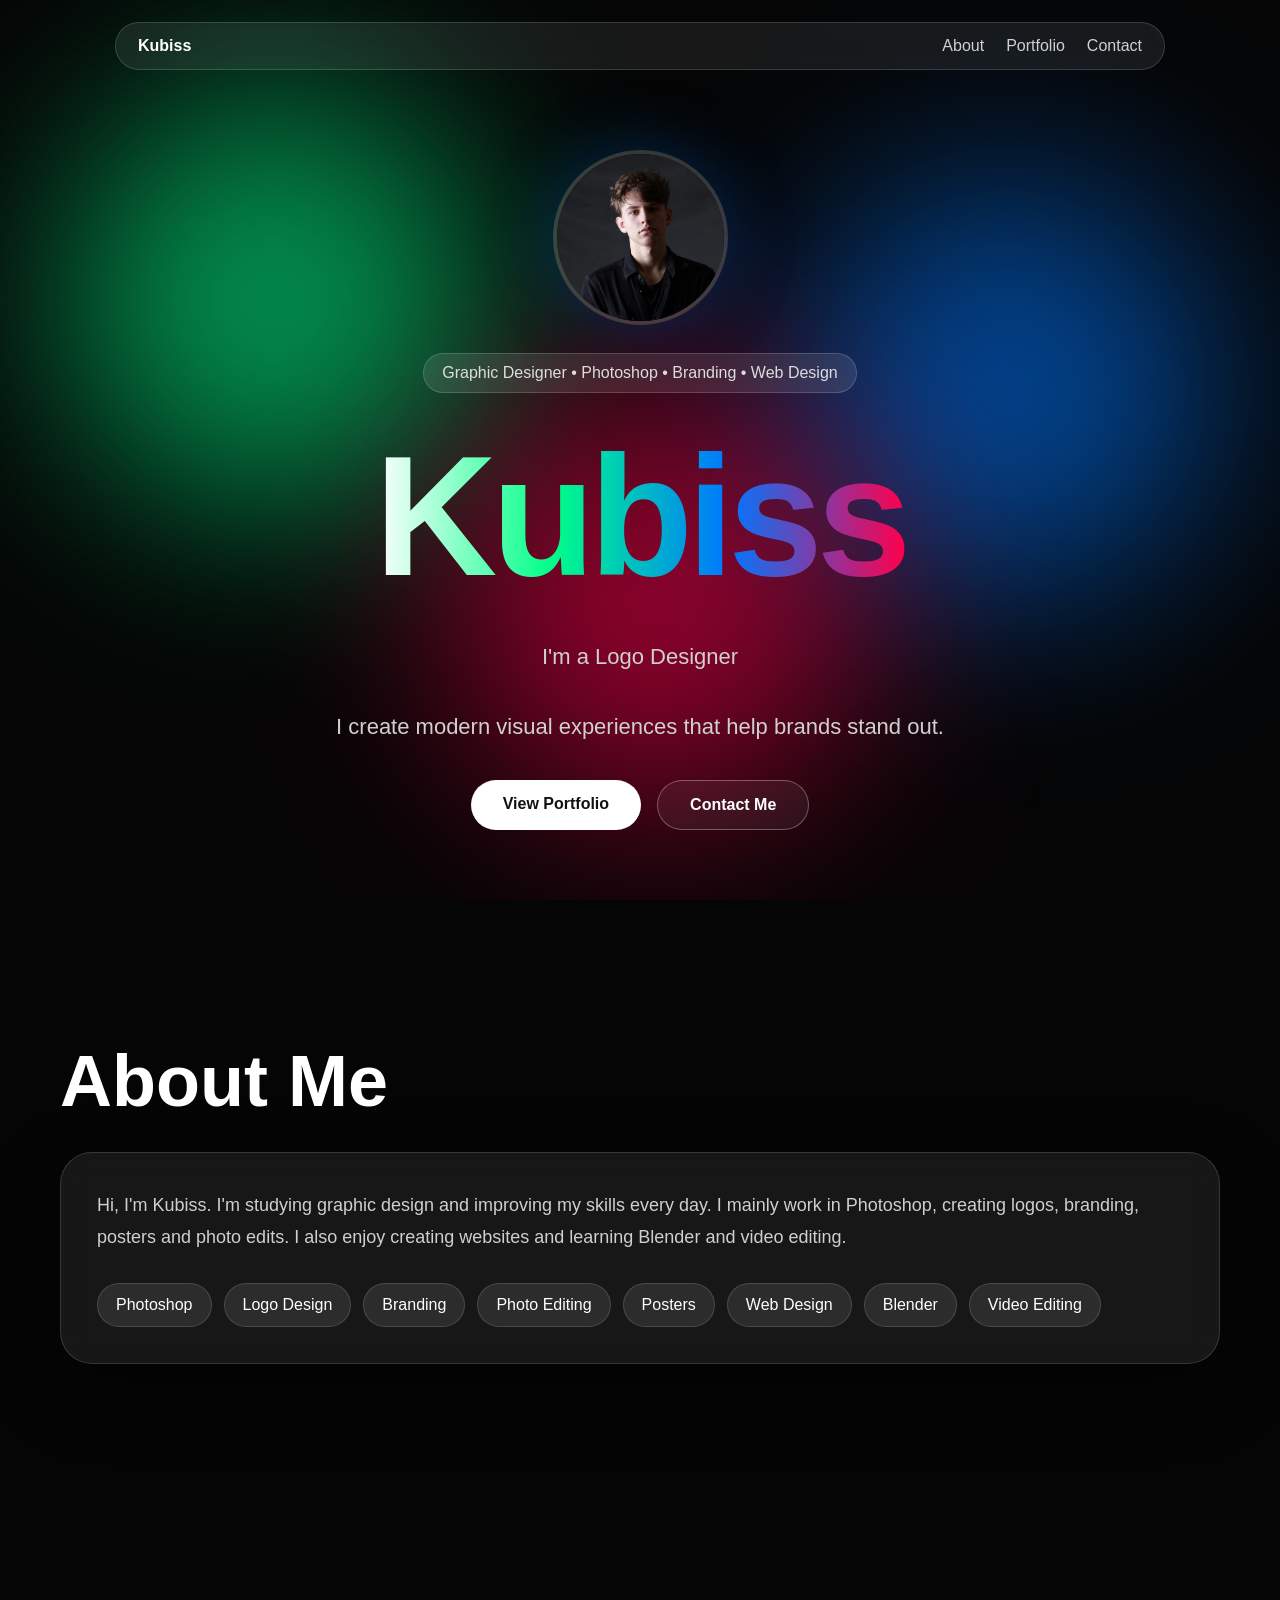
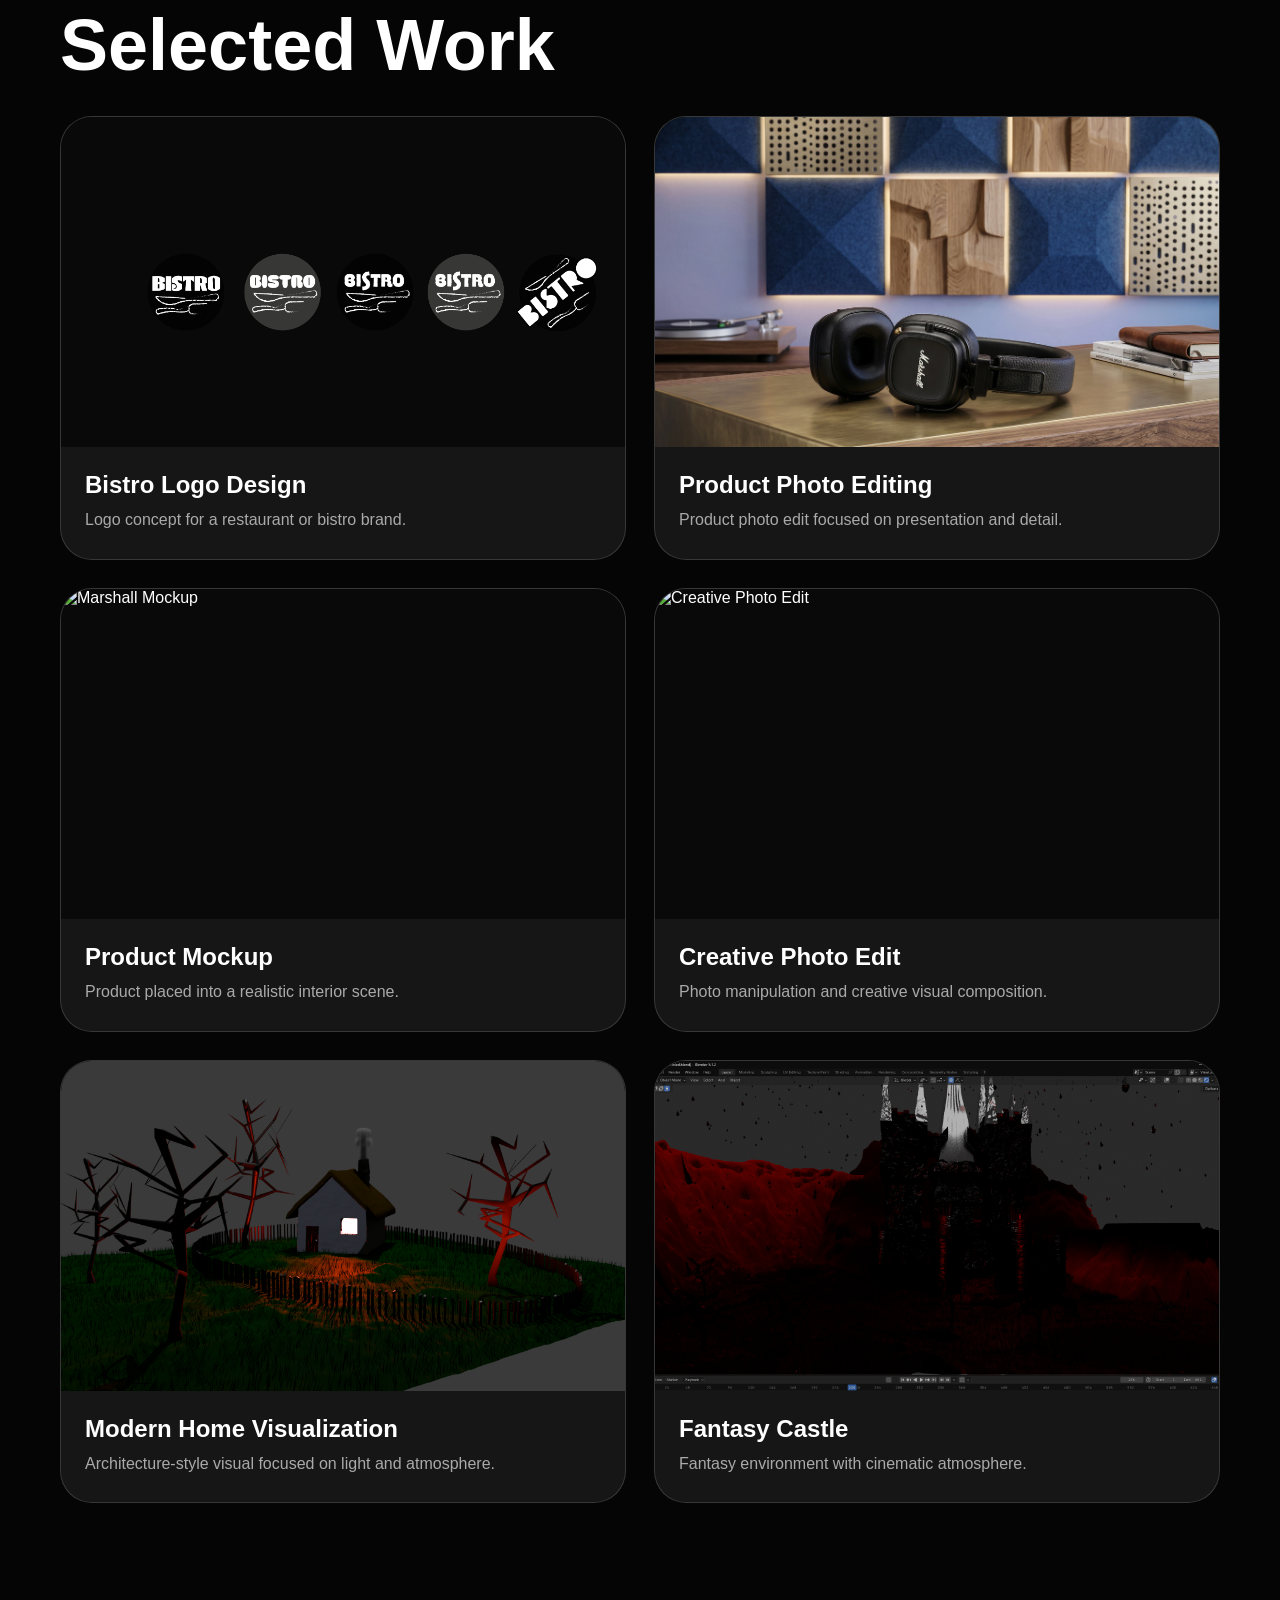
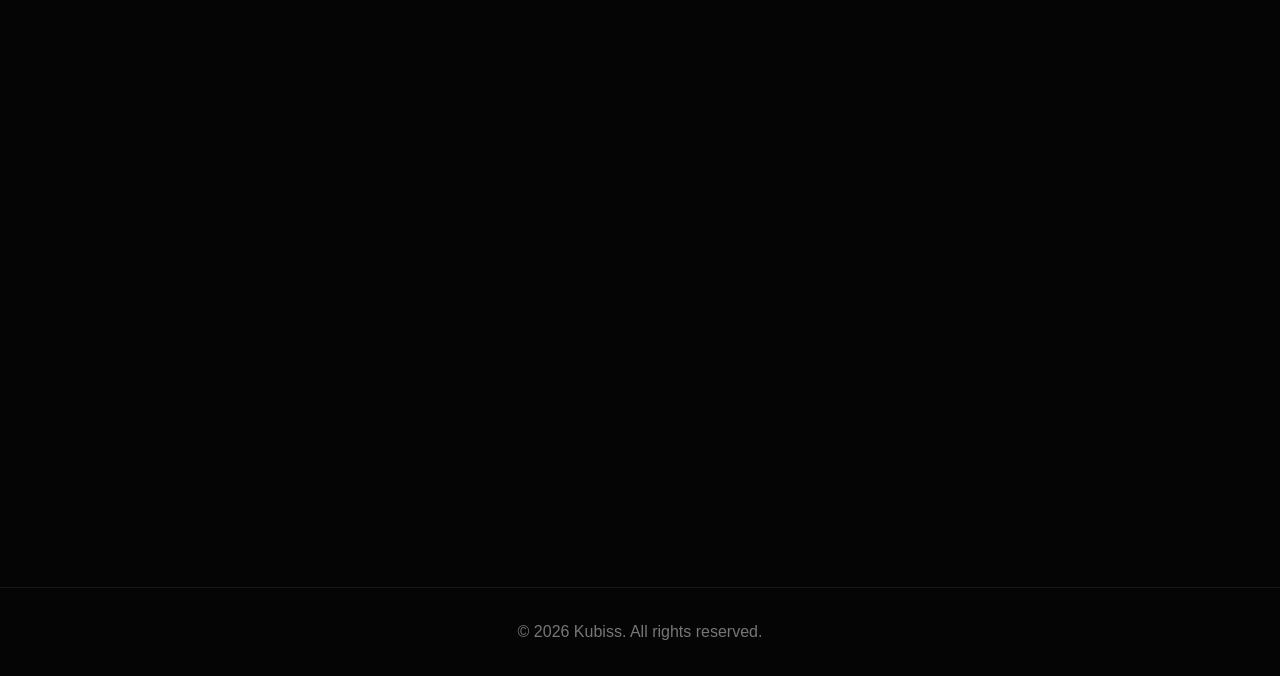
==== index.html @ 5f8bf890 "Complete portfolio redesign" ====
<!DOCTYPE html>
<html lang="en">
<head>
  <meta charset="UTF-8" />
  <meta name="viewport" content="width=device-width, initial-scale=1.0" />

  <title>Kubiss | Creative Designer</title>

  <link rel="stylesheet" href="style.css" />
</head>

<body>

<div class="bg">
  <div class="orb green"></div>
  <div class="orb blue"></div>
  <div class="orb red"></div>
</div>

<nav>
  <div class="logo">Kubiss</div>

  <div class="links">
    <a href="#about">About</a>
    <a href="#portfolio">Portfolio</a>
    <a href="#contact">Contact</a>
  </div>
</nav>

<header>
  <img src="IMG_20260303_153038_506.jpg" class="avatar" alt="Kubiss">

  <p class="badge">Graphic Designer • Photoshop • Branding • Web Design</p>

  <h1>Kubiss</h1>

  <p class="hero-text">
    I'm a <span class="typing"></span>
    <br><br>
    I create modern visual experiences that help brands stand out.
  </p>

  <div class="buttons">
    <a href="#portfolio" class="btn primary">View Portfolio</a>
    <a href="#contact" class="btn secondary">Contact Me</a>
  </div>
</header>

<section id="about" class="reveal">
  <h2>About Me</h2>

  <div class="glass">
    <p>
      Hi, I'm Kubiss. I'm studying graphic design and improving my skills every day.
      I mainly work in Photoshop, creating logos, branding, posters and photo edits.
      I also enjoy creating websites and learning Blender and video editing.
    </p>

    <div class="skills">
      <span>Photoshop</span>
      <span>Logo Design</span>
      <span>Branding</span>
      <span>Photo Editing</span>
      <span>Posters</span>
      <span>Web Design</span>
      <span>Blender</span>
      <span>Video Editing</span>
    </div>
  </div>
</section>

<section id="portfolio" class="reveal">
  <h2>Selected Work</h2>

  <div class="grid">
    <div class="card">
      <img src="LOGO_BIATRO_ILUSTRATOR.png" class="logo-img" alt="Bistro Logo">
      <h3>Bistro Logo Design</h3>
      <p>Logo concept for a restaurant or bistro brand.</p>
    </div>

    <div class="card">
      <img src="marshall product .jpg" alt="Marshall Product">
      <h3>Product Photo Editing</h3>
      <p>Product photo edit focused on presentation and detail.</p>
    </div>

    <div class="card">
      <img src="marshall product_2.jpg" alt="Marshall Mockup">
      <h3>Product Mockup</h3>
      <p>Product placed into a realistic interior scene.</p>
    </div>

    <div class="card">
      <img src="photoedit.jpg" alt="Creative Photo Edit">
      <h3>Creative Photo Edit</h3>
      <p>Photo manipulation and creative visual composition.</p>
    </div>

    <div class="card">
      <img src="home.png" alt="Home Visualization">
      <h3>Modern Home Visualization</h3>
      <p>Architecture-style visual focused on light and atmosphere.</p>
    </div>

    <div class="card">
      <img src="castle.png" alt="Fantasy Castle">
      <h3>Fantasy Castle</h3>
      <p>Fantasy environment with cinematic atmosphere.</p>
    </div>
  </div>
</section>

<section id="contact" class="reveal contact">
  <div class="glass">
    <h2>Let's Work Together</h2>

    <p>Need a logo, poster, branding, photo edit or website? Contact me.</p>

    <a href="mailto:nawairjou@gmail.com" class="btn primary">Email Me</a>

    <p class="discord">Discord: <strong>mrkubiss_23</strong></p>
  </div>
</section>

<div class="lightbox" id="lightbox">
  <span id="close">&times;</span>
  <img id="lightbox-img" src="" alt="">
</div>

<footer>
  © 2026 Kubiss. All rights reserved.
</footer>

<script src="script.js"></script>

</body>
</html>
---- style.css ----
* {
  margin: 0;
  padding: 0;
  box-sizing: border-box;
  scroll-behavior: smooth;
}

body {
  font-family: Arial, sans-serif;
  background: #050505;
  color: white;
  overflow-x: hidden;
}

a {
  color: inherit;
  text-decoration: none;
}

.bg {
  position: fixed;
  inset: 0;
  z-index: -1;
  background: #050505;
  overflow: hidden;
}

.orb {
  position: absolute;
  width: 420px;
  height: 420px;
  border-radius: 50%;
  filter: blur(100px);
  opacity: 0.55;
  animation: moveOrb 14s infinite alternate ease-in-out;
}

.green {
  background: #00ff88;
  top: 10%;
  left: 5%;
}

.blue {
  background: #0077ff;
  top: 20%;
  right: 5%;
  animation-delay: 3s;
}

.red {
  background: #ff004c;
  bottom: 10%;
  left: 35%;
  animation-delay: 6s;
}

@keyframes moveOrb {
  0% { transform: translate(0,0) scale(1); }
  50% { transform: translate(80px,-60px) scale(1.25); }
  100% { transform: translate(-50px,70px) scale(1); }
}

nav {
  position: fixed;
  top: 22px;
  left: 50%;
  transform: translateX(-50%);
  width: calc(100% - 40px);
  max-width: 1050px;
  z-index: 10;
  padding: 14px 22px;
  border-radius: 50px;
  background: rgba(255,255,255,.08);
  border: 1px solid rgba(255,255,255,.15);
  backdrop-filter: blur(18px);
  display: flex;
  justify-content: space-between;
  align-items: center;
}

.logo {
  font-weight: 800;
}

.links {
  display: flex;
  gap: 22px;
  color: #d0d0d0;
}

header {
  min-height: 100vh;
  text-align: center;
  padding: 150px 20px 90px;
  display: flex;
  flex-direction: column;
  align-items: center;
  justify-content: center;
}

.avatar {
  width: 175px;
  height: 175px;
  object-fit: cover;
  border-radius: 50%;
  border: 4px solid rgba(255,255,255,.2);
  box-shadow: 0 0 70px rgba(0,119,255,.3);
  animation: float 5s infinite ease-in-out;
}

@keyframes float {
  0%,100% { transform: translateY(0); }
  50% { transform: translateY(-12px); }
}

.badge {
  margin-top: 28px;
  padding: 10px 18px;
  border-radius: 50px;
  background: rgba(255,255,255,.1);
  border: 1px solid rgba(255,255,255,.16);
  color: #ddd;
}

h1 {
  font-size: clamp(70px, 14vw, 170px);
  margin: 25px 0;
  letter-spacing: -6px;
  background: linear-gradient(90deg, #fff, #00ff88, #0077ff, #ff004c);
  -webkit-background-clip: text;
  -webkit-text-fill-color: transparent;
}

.hero-text {
  max-width: 760px;
  font-size: 22px;
  color: #d0d0d0;
  line-height: 1.6;
}

.buttons {
  display: flex;
  gap: 16px;
  flex-wrap: wrap;
  margin-top: 35px;
  justify-content: center;
}

.btn {
  display: inline-block;
  padding: 15px 32px;
  border-radius: 50px;
  font-weight: bold;
  transition: .35s;
}

.primary {
  background: white;
  color: #111;
}

.secondary {
  border: 1px solid rgba(255,255,255,.3);
  background: rgba(255,255,255,.06);
}

.btn:hover {
  transform: translateY(-6px);
  box-shadow: 0 18px 55px rgba(255,255,255,.18);
}

section {
  max-width: 1200px;
  margin: auto;
  padding: 120px 20px;
}

h2 {
  font-size: clamp(38px, 6vw, 72px);
  margin-bottom: 30px;
}

.glass {
  background: rgba(255,255,255,.075);
  border: 1px solid rgba(255,255,255,.14);
  border-radius: 32px;
  padding: 36px;
  backdrop-filter: blur(18px);
  box-shadow: 0 25px 70px rgba(0,0,0,.35);
}

.glass p {
  color: #cfcfcf;
  font-size: 18px;
  line-height: 1.8;
}

.skills {
  display: flex;
  flex-wrap: wrap;
  gap: 12px;
  margin-top: 30px;
}

.skills span {
  padding: 12px 18px;
  border-radius: 50px;
  background: rgba(255,255,255,.09);
  border: 1px solid rgba(255,255,255,.14);
}

.grid {
  display: grid;
  grid-template-columns: repeat(2, 1fr);
  gap: 28px;
}

.card {
  background: rgba(255,255,255,.07);
  border: 1px solid rgba(255,255,255,.14);
  border-radius: 32px;
  overflow: hidden;
  cursor: pointer;
  transition: .45s;
}

.card:hover {
  transform: translateY(-14px) scale(1.03);
  box-shadow: 0 0 45px rgba(0,255,136,.13), 0 0 100px rgba(0,119,255,.18);
}

.card img {
  width: 100%;
  height: 330px;
  object-fit: cover;
  display: block;
  background: #090909;
}

.card img.logo-img {
  object-fit: contain;
  padding: 28px;
}

.card h3 {
  font-size: 24px;
  padding: 24px 24px 8px;
}

.card p {
  color: #aaa;
  padding: 0 24px 26px;
  line-height: 1.6;
}

.contact {
  text-align: center;
}

.discord {
  margin-top: 25px;
}

footer {
  text-align: center;
  padding: 35px;
  color: #777;
  border-top: 1px solid rgba(255,255,255,.08);
}

.reveal {
  opacity: 0;
  transform: translateY(70px);
  transition: 1s ease;
}

.reveal.active {
  opacity: 1;
  transform: translateY(0);
}

.lightbox {
  position: fixed;
  inset: 0;
  background: rgba(0,0,0,.9);
  display: none;
  align-items: center;
  justify-content: center;
  z-index: 99;
  padding: 30px;
}

.lightbox.active {
  display: flex;
}

.lightbox img {
  max-width: 92vw;
  max-height: 86vh;
  border-radius: 24px;
}

#close {
  position: fixed;
  top: 25px;
  right: 35px;
  font-size: 42px;
  cursor: pointer;
}

@media (max-width: 850px) {
  .links {
    display: none;
  }

  .grid {
    grid-template-columns: 1fr;
  }

  h1 {
    letter-spacing: -3px;
  }
}
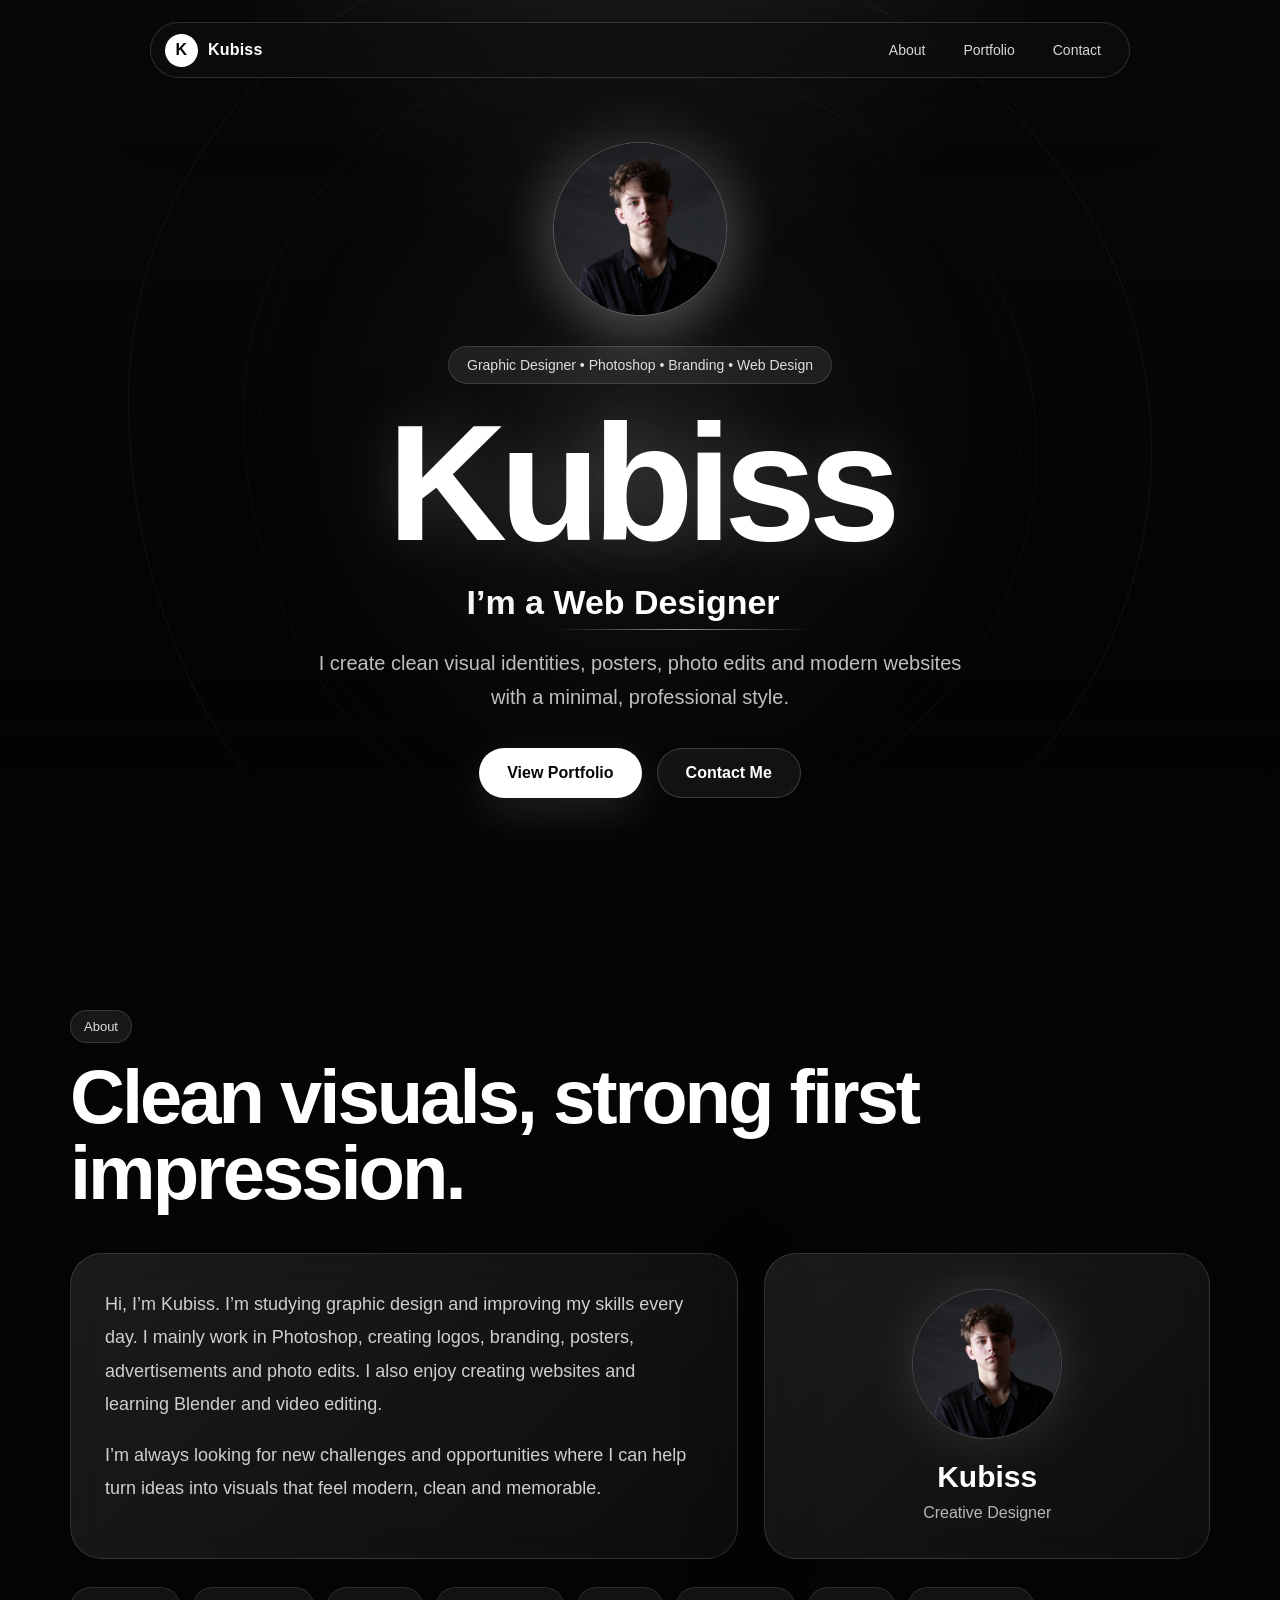
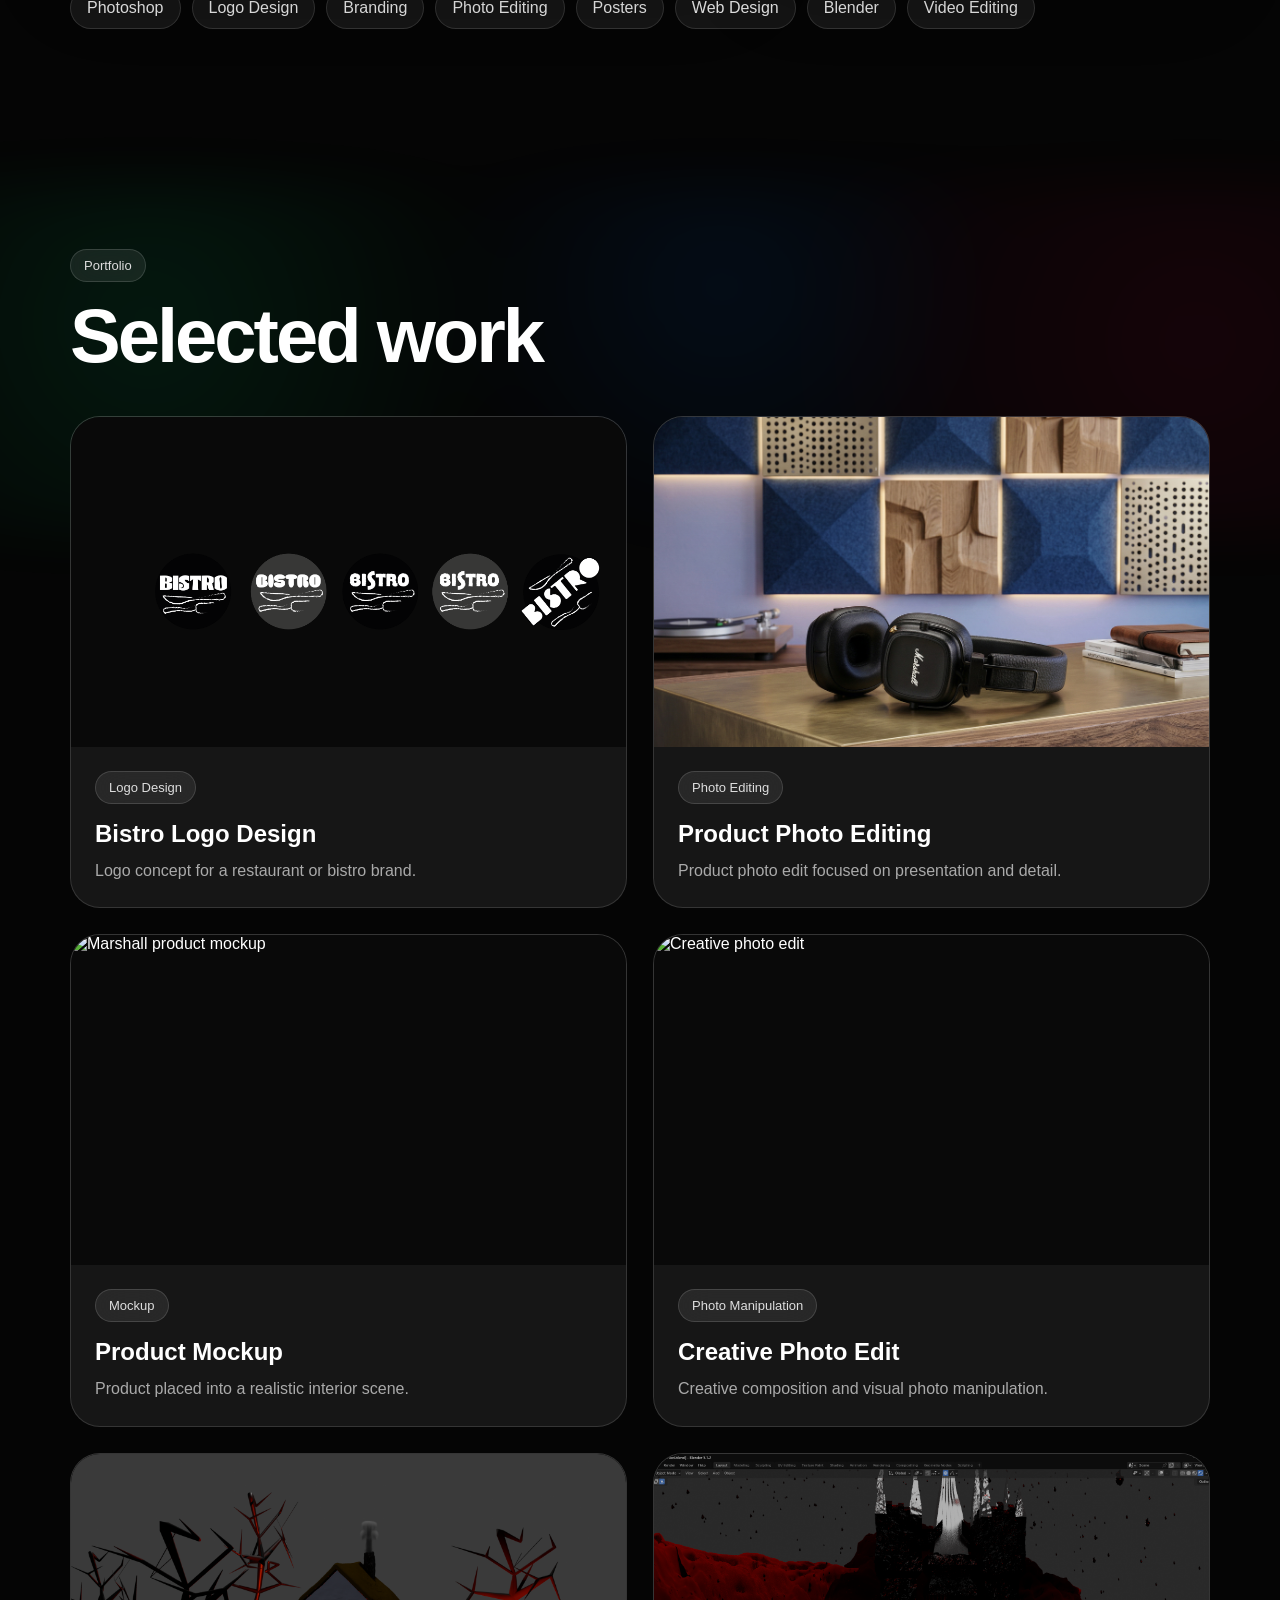
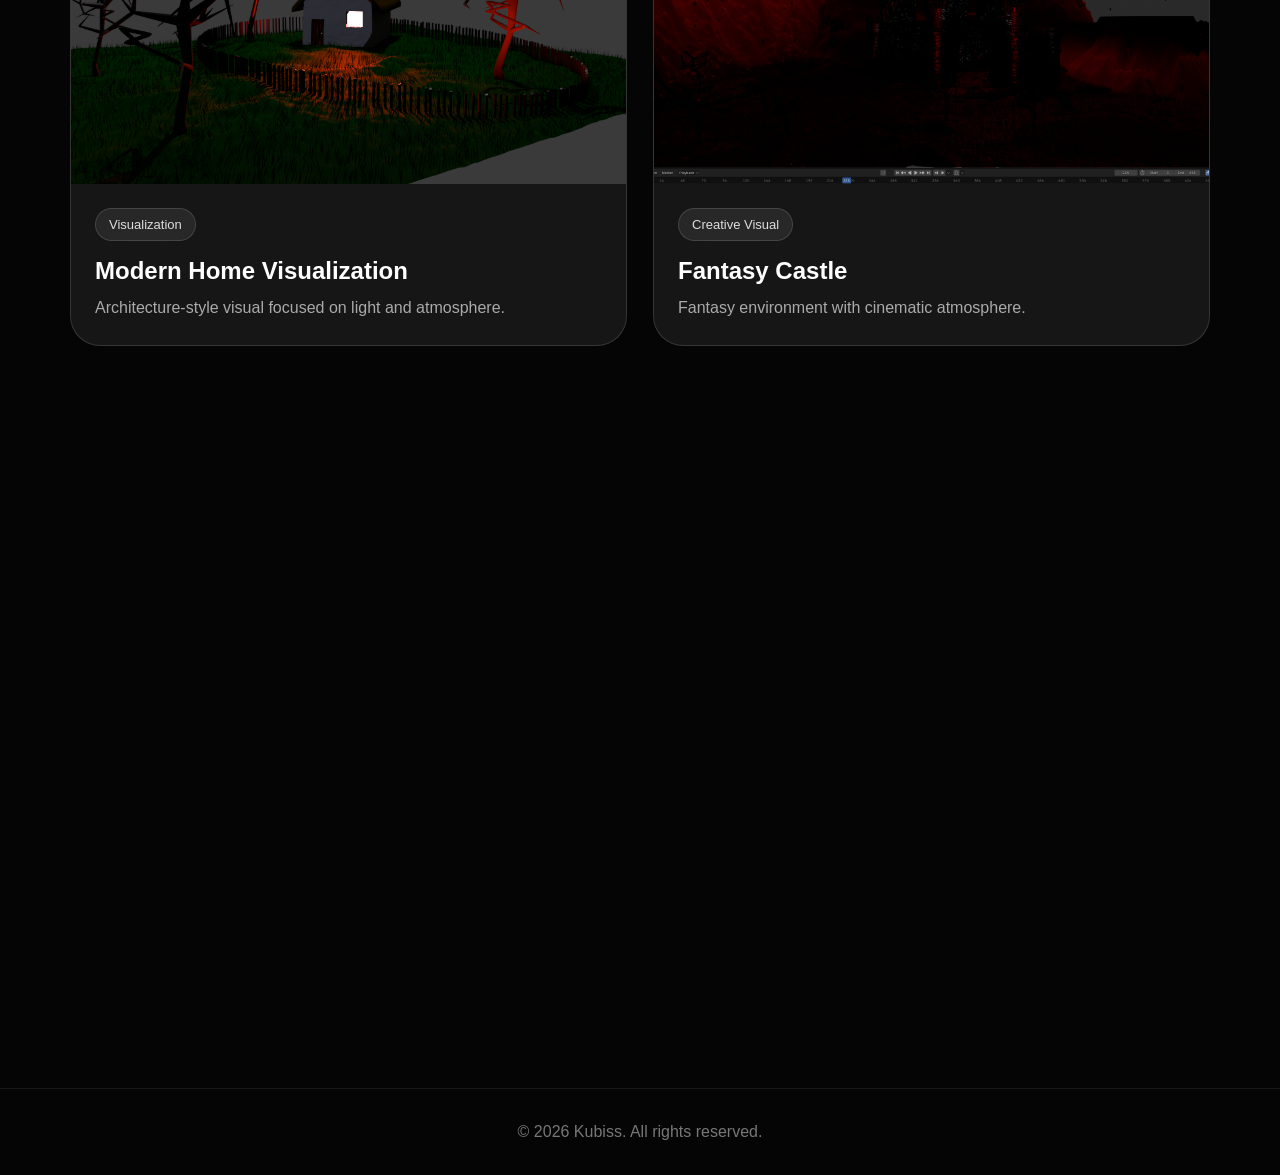
==== commit 8ce56a32: "Add files via upload" ====
--- a/index.html
+++ b/index.html
@@ -3,58 +3,82 @@
 <head>
   <meta charset="UTF-8" />
   <meta name="viewport" content="width=device-width, initial-scale=1.0" />
-
+  <meta name="description" content="Kubiss portfolio — graphic design, branding, photo editing and web design." />
   <title>Kubiss | Creative Designer</title>
-
   <link rel="stylesheet" href="style.css" />
 </head>
-
 <body>
 
-<div class="bg">
-  <div class="orb green"></div>
-  <div class="orb blue"></div>
-  <div class="orb red"></div>
-</div>
+<div class="grain"></div>
+<div class="cursor-glow"></div>
 
-<nav>
-  <div class="logo">Kubiss</div>
+<nav class="navbar">
+  <a class="brand" href="#home" aria-label="Kubiss homepage">
+    <span class="brand-mark">K</span>
+    <span>Kubiss</span>
+  </a>
 
-  <div class="links">
+  <div class="nav-links">
     <a href="#about">About</a>
     <a href="#portfolio">Portfolio</a>
     <a href="#contact">Contact</a>
   </div>
 </nav>
 
-<header>
-  <img src="IMG_20260303_153038_506.jpg" class="avatar" alt="Kubiss">
+<header id="home" class="hero section-fade">
+  <div class="hero-bg">
+    <span class="wave wave-one"></span>
+    <span class="wave wave-two"></span>
+    <span class="wave wave-three"></span>
+  </div>
 
-  <p class="badge">Graphic Designer • Photoshop • Branding • Web Design</p>
+  <div class="hero-content">
+    <div class="avatar-wrap">
+      <img src="IMG_20260303_153038_506.jpg" class="avatar" alt="Kubiss profile photo" />
+    </div>
 
-  <h1>Kubiss</h1>
+    <p class="eyebrow">Graphic Designer • Photoshop • Branding • Web Design</p>
 
-  <p class="hero-text">
-    I'm a <span class="typing"></span>
-    <br><br>
-    I create modern visual experiences that help brands stand out.
-  </p>
+    <h1>Kubiss</h1>
 
-  <div class="buttons">
-    <a href="#portfolio" class="btn primary">View Portfolio</a>
-    <a href="#contact" class="btn secondary">Contact Me</a>
+    <p class="role-line">
+      I’m a <span class="role-switch" id="roleSwitch">Graphic Designer</span>
+    </p>
+
+    <p class="hero-text">
+      I create clean visual identities, posters, photo edits and modern websites with a minimal, professional style.
+    </p>
+
+    <div class="buttons">
+      <a href="#portfolio" class="btn primary">View Portfolio</a>
+      <a href="#contact" class="btn secondary">Contact Me</a>
+    </div>
   </div>
 </header>
 
-<section id="about" class="reveal">
-  <h2>About Me</h2>
+<main>
+  <section id="about" class="section reveal">
+    <div class="section-head">
+      <p class="label">About</p>
+      <h2>Clean visuals, strong first impression.</h2>
+    </div>
 
-  <div class="glass">
-    <p>
-      Hi, I'm Kubiss. I'm studying graphic design and improving my skills every day.
-      I mainly work in Photoshop, creating logos, branding, posters and photo edits.
-      I also enjoy creating websites and learning Blender and video editing.
-    </p>
+    <div class="about-grid">
+      <article class="glass about-card">
+        <p>
+          Hi, I’m Kubiss. I’m studying graphic design and improving my skills every day. I mainly work in Photoshop, creating logos, branding, posters, advertisements and photo edits. I also enjoy creating websites and learning Blender and video editing.
+        </p>
+        <p>
+          I’m always looking for new challenges and opportunities where I can help turn ideas into visuals that feel modern, clean and memorable.
+        </p>
+      </article>
+
+      <article class="glass mini-profile">
+        <img src="IMG_20260303_153038_506.jpg" alt="Kubiss profile photo" />
+        <h3>Kubiss</h3>
+        <p>Creative Designer</p>
+      </article>
+    </div>
 
     <div class="skills">
       <span>Photoshop</span>
@@ -66,73 +90,108 @@
       <span>Blender</span>
       <span>Video Editing</span>
     </div>
-  </div>
-</section>
+  </section>
 
-<section id="portfolio" class="reveal">
-  <h2>Selected Work</h2>
-
-  <div class="grid">
-    <div class="card">
-      <img src="LOGO_BIATRO_ILUSTRATOR.png" class="logo-img" alt="Bistro Logo">
-      <h3>Bistro Logo Design</h3>
-      <p>Logo concept for a restaurant or bistro brand.</p>
+  <section id="portfolio" class="section reveal portfolio-section">
+    <div class="section-head">
+      <p class="label">Portfolio</p>
+      <h2>Selected work</h2>
     </div>
 
-    <div class="card">
-      <img src="marshall product .jpg" alt="Marshall Product">
-      <h3>Product Photo Editing</h3>
-      <p>Product photo edit focused on presentation and detail.</p>
+    <div class="grid">
+      <article class="card" data-title="Bistro Logo Design">
+        <div class="image-box logo-box">
+          <img src="LOGO_BIATRO_ILUSTRATOR.png" class="logo-img" alt="Bistro logo design" />
+        </div>
+        <div class="card-body">
+          <span class="tag">Logo Design</span>
+          <h3>Bistro Logo Design</h3>
+          <p>Logo concept for a restaurant or bistro brand.</p>
+        </div>
+      </article>
+
+      <article class="card" data-title="Product Photo Editing">
+        <div class="image-box">
+          <img src="marshall product .jpg" alt="Marshall product photo edit" />
+        </div>
+        <div class="card-body">
+          <span class="tag">Photo Editing</span>
+          <h3>Product Photo Editing</h3>
+          <p>Product photo edit focused on presentation and detail.</p>
+        </div>
+      </article>
+
+      <article class="card" data-title="Product Mockup">
+        <div class="image-box">
+          <img src="marshall product_2.jpg" alt="Marshall product mockup" />
+        </div>
+        <div class="card-body">
+          <span class="tag">Mockup</span>
+          <h3>Product Mockup</h3>
+          <p>Product placed into a realistic interior scene.</p>
+        </div>
+      </article>
+
+      <article class="card" data-title="Creative Photo Edit">
+        <div class="image-box">
+          <img src="photoedit.jpg" alt="Creative photo edit" />
+        </div>
+        <div class="card-body">
+          <span class="tag">Photo Manipulation</span>
+          <h3>Creative Photo Edit</h3>
+          <p>Creative composition and visual photo manipulation.</p>
+        </div>
+      </article>
+
+      <article class="card" data-title="Modern Home Visualization">
+        <div class="image-box">
+          <img src="home.png" alt="Modern home visualization" />
+        </div>
+        <div class="card-body">
+          <span class="tag">Visualization</span>
+          <h3>Modern Home Visualization</h3>
+          <p>Architecture-style visual focused on light and atmosphere.</p>
+        </div>
+      </article>
+
+      <article class="card" data-title="Fantasy Castle">
+        <div class="image-box">
+          <img src="castle.png" alt="Fantasy castle" />
+        </div>
+        <div class="card-body">
+          <span class="tag">Creative Visual</span>
+          <h3>Fantasy Castle</h3>
+          <p>Fantasy environment with cinematic atmosphere.</p>
+        </div>
+      </article>
     </div>
+  </section>
 
-    <div class="card">
-      <img src="marshall product_2.jpg" alt="Marshall Mockup">
-      <h3>Product Mockup</h3>
-      <p>Product placed into a realistic interior scene.</p>
+  <section id="contact" class="section reveal contact">
+    <div class="contact-card">
+      <p class="label">Contact</p>
+      <h2>Let’s work together</h2>
+      <p>
+        Need a logo, poster, branding, photo edit or website? Send me a message and let’s create something clean and eye-catching.
+      </p>
+      <div class="contact-actions">
+        <a href="mailto:nawairjou@gmail.com" class="btn primary">Email Me</a>
+        <span class="discord">Discord: <strong>mrkubiss_23</strong></span>
+      </div>
     </div>
+  </section>
+</main>
 
-    <div class="card">
-      <img src="photoedit.jpg" alt="Creative Photo Edit">
-      <h3>Creative Photo Edit</h3>
-      <p>Photo manipulation and creative visual composition.</p>
-    </div>
-
-    <div class="card">
-      <img src="home.png" alt="Home Visualization">
-      <h3>Modern Home Visualization</h3>
-      <p>Architecture-style visual focused on light and atmosphere.</p>
-    </div>
-
-    <div class="card">
-      <img src="castle.png" alt="Fantasy Castle">
-      <h3>Fantasy Castle</h3>
-      <p>Fantasy environment with cinematic atmosphere.</p>
-    </div>
-  </div>
-</section>
-
-<section id="contact" class="reveal contact">
-  <div class="glass">
-    <h2>Let's Work Together</h2>
-
-    <p>Need a logo, poster, branding, photo edit or website? Contact me.</p>
-
-    <a href="mailto:nawairjou@gmail.com" class="btn primary">Email Me</a>
-
-    <p class="discord">Discord: <strong>mrkubiss_23</strong></p>
-  </div>
-</section>
-
-<div class="lightbox" id="lightbox">
-  <span id="close">&times;</span>
-  <img id="lightbox-img" src="" alt="">
+<div class="lightbox" id="lightbox" aria-hidden="true">
+  <button id="close" aria-label="Close image">×</button>
+  <img id="lightbox-img" src="" alt="" />
+  <p id="lightbox-title"></p>
 </div>
 
 <footer>
-  © 2026 Kubiss. All rights reserved.
+  <p>© 2026 Kubiss. All rights reserved.</p>
 </footer>
 
 <script src="script.js"></script>
-
 </body>
 </html>
--- a/style.css
+++ b/style.css
@@ -1,3 +1,13 @@
+:root {
+  --bg: #050505;
+  --panel: rgba(255,255,255,.065);
+  --panel-strong: rgba(255,255,255,.11);
+  --line: rgba(255,255,255,.14);
+  --text: #ffffff;
+  --muted: #b8b8b8;
+  --soft: #777;
+}
+
 * {
   margin: 0;
   padding: 0;
@@ -6,10 +16,20 @@
 }
 
 body {
-  font-family: Arial, sans-serif;
-  background: #050505;
-  color: white;
+  font-family: Arial, Helvetica, sans-serif;
+  background: var(--bg);
+  color: var(--text);
   overflow-x: hidden;
+}
+
+body::before {
+  content: "";
+  position: fixed;
+  inset: 0;
+  z-index: -4;
+  background:
+    radial-gradient(circle at 50% -20%, rgba(255,255,255,.11), transparent 36%),
+    linear-gradient(180deg, #080808 0%, #050505 45%, #030303 100%);
 }
 
 a {
@@ -17,262 +37,534 @@
   text-decoration: none;
 }
 
-.bg {
+.grain {
   position: fixed;
   inset: 0;
+  z-index: -2;
+  pointer-events: none;
+  opacity: .14;
+  background-image:
+    linear-gradient(rgba(255,255,255,.05) 1px, transparent 1px),
+    linear-gradient(90deg, rgba(255,255,255,.05) 1px, transparent 1px);
+  background-size: 56px 56px;
+  mask-image: radial-gradient(circle at center, black, transparent 78%);
+}
+
+.cursor-glow {
+  position: fixed;
+  width: 360px;
+  height: 360px;
+  border-radius: 50%;
+  left: 50%;
+  top: 50%;
+  transform: translate(-50%, -50%);
+  pointer-events: none;
   z-index: -1;
-  background: #050505;
-  overflow: hidden;
-}
-
-.orb {
-  position: absolute;
-  width: 420px;
-  height: 420px;
-  border-radius: 50%;
-  filter: blur(100px);
-  opacity: 0.55;
-  animation: moveOrb 14s infinite alternate ease-in-out;
-}
-
-.green {
-  background: #00ff88;
-  top: 10%;
-  left: 5%;
-}
-
-.blue {
-  background: #0077ff;
-  top: 20%;
-  right: 5%;
-  animation-delay: 3s;
-}
-
-.red {
-  background: #ff004c;
-  bottom: 10%;
-  left: 35%;
-  animation-delay: 6s;
-}
-
-@keyframes moveOrb {
-  0% { transform: translate(0,0) scale(1); }
-  50% { transform: translate(80px,-60px) scale(1.25); }
-  100% { transform: translate(-50px,70px) scale(1); }
-}
-
-nav {
+  opacity: .18;
+  background: radial-gradient(circle, rgba(255,255,255,.28), transparent 64%);
+  filter: blur(35px);
+  transition: opacity .4s ease;
+}
+
+.navbar {
   position: fixed;
   top: 22px;
   left: 50%;
   transform: translateX(-50%);
   width: calc(100% - 40px);
-  max-width: 1050px;
-  z-index: 10;
-  padding: 14px 22px;
-  border-radius: 50px;
-  background: rgba(255,255,255,.08);
-  border: 1px solid rgba(255,255,255,.15);
-  backdrop-filter: blur(18px);
+  max-width: 980px;
+  z-index: 100;
   display: flex;
   justify-content: space-between;
   align-items: center;
-}
-
-.logo {
+  padding: 10px 14px;
+  border-radius: 999px;
+  background: rgba(15,15,15,.54);
+  border: 1px solid rgba(255,255,255,.14);
+  backdrop-filter: blur(20px);
+  box-shadow: 0 18px 80px rgba(0,0,0,.28);
+}
+
+.brand {
+  display: flex;
+  align-items: center;
+  gap: 10px;
   font-weight: 800;
-}
-
-.links {
+  letter-spacing: .2px;
+}
+
+.brand-mark {
+  width: 33px;
+  height: 33px;
+  display: grid;
+  place-items: center;
+  border-radius: 50%;
+  background: white;
+  color: #050505;
+  font-weight: 900;
+}
+
+.nav-links {
   display: flex;
-  gap: 22px;
-  color: #d0d0d0;
-}
-
-header {
+  align-items: center;
+  gap: 10px;
+}
+
+.nav-links a {
+  color: #d7d7d7;
+  font-size: 14px;
+  padding: 9px 14px;
+  border-radius: 999px;
+  transition: .3s ease;
+}
+
+.nav-links a:hover {
+  color: white;
+  background: rgba(255,255,255,.1);
+}
+
+.hero {
+  position: relative;
   min-height: 100vh;
+  display: flex;
+  align-items: center;
+  justify-content: center;
+  overflow: hidden;
   text-align: center;
-  padding: 150px 20px 90px;
-  display: flex;
-  flex-direction: column;
-  align-items: center;
-  justify-content: center;
+  padding: 140px 20px 100px;
+}
+
+.hero::after {
+  content: "";
+  position: absolute;
+  left: 0;
+  right: 0;
+  bottom: -1px;
+  height: 220px;
+  background: linear-gradient(to bottom, transparent, var(--bg));
+  z-index: 1;
+  pointer-events: none;
+}
+
+.hero-bg {
+  position: absolute;
+  inset: 0;
+  z-index: 0;
+  overflow: hidden;
+}
+
+.wave {
+  position: absolute;
+  left: 50%;
+  top: 50%;
+  width: 80vw;
+  height: 80vw;
+  min-width: 760px;
+  min-height: 760px;
+  border-radius: 46% 54% 55% 45% / 45% 50% 50% 55%;
+  border: 1px solid rgba(255,255,255,.075);
+  transform: translate(-50%, -50%);
+  animation: morphWave 18s ease-in-out infinite alternate;
+  opacity: .8;
+}
+
+.wave-one {
+  background: radial-gradient(circle at 50% 50%, rgba(255,255,255,.08), transparent 54%);
+}
+
+.wave-two {
+  width: 62vw;
+  height: 62vw;
+  animation-duration: 24s;
+  animation-delay: -5s;
+  opacity: .55;
+}
+
+.wave-three {
+  width: 46vw;
+  height: 46vw;
+  animation-duration: 28s;
+  animation-delay: -10s;
+  opacity: .35;
+}
+
+@keyframes morphWave {
+  0% {
+    transform: translate(-50%, -50%) rotate(0deg) scale(1);
+    border-radius: 46% 54% 55% 45% / 45% 50% 50% 55%;
+  }
+  50% {
+    transform: translate(-50%, -50%) rotate(12deg) scale(1.07);
+    border-radius: 58% 42% 44% 56% / 53% 39% 61% 47%;
+  }
+  100% {
+    transform: translate(-50%, -50%) rotate(-10deg) scale(.98);
+    border-radius: 42% 58% 50% 50% / 59% 45% 55% 41%;
+  }
+}
+
+.hero-content {
+  position: relative;
+  z-index: 2;
+  max-width: 940px;
+  animation: fadeUp 1s ease both;
+}
+
+.avatar-wrap {
+  position: relative;
+  width: 174px;
+  height: 174px;
+  margin: 0 auto 30px;
+}
+
+.avatar-wrap::before {
+  content: "";
+  position: absolute;
+  inset: -18px;
+  border-radius: 50%;
+  background: conic-gradient(from 0deg, rgba(255,255,255,.0), rgba(255,255,255,.35), rgba(255,255,255,.0));
+  filter: blur(22px);
+  opacity: .5;
+  animation: glowRotate 12s linear infinite;
 }
 
 .avatar {
-  width: 175px;
-  height: 175px;
+  position: relative;
+  width: 174px;
+  height: 174px;
   object-fit: cover;
   border-radius: 50%;
-  border: 4px solid rgba(255,255,255,.2);
-  box-shadow: 0 0 70px rgba(0,119,255,.3);
-  animation: float 5s infinite ease-in-out;
-}
-
-@keyframes float {
-  0%,100% { transform: translateY(0); }
-  50% { transform: translateY(-12px); }
-}
-
-.badge {
-  margin-top: 28px;
+  display: block;
+  border: 1px solid rgba(255,255,255,.28);
+  box-shadow: 0 0 65px rgba(255,255,255,.16);
+}
+
+@keyframes glowRotate {
+  to { transform: rotate(360deg); }
+}
+
+.eyebrow,
+.label,
+.tag {
+  display: inline-flex;
+  align-items: center;
+  gap: 8px;
+  color: #dedede;
+  background: rgba(255,255,255,.08);
+  border: 1px solid rgba(255,255,255,.14);
+  border-radius: 999px;
+  backdrop-filter: blur(16px);
+}
+
+.eyebrow {
   padding: 10px 18px;
-  border-radius: 50px;
-  background: rgba(255,255,255,.1);
-  border: 1px solid rgba(255,255,255,.16);
-  color: #ddd;
+  margin-bottom: 26px;
+  font-size: 14px;
 }
 
 h1 {
-  font-size: clamp(70px, 14vw, 170px);
-  margin: 25px 0;
-  letter-spacing: -6px;
-  background: linear-gradient(90deg, #fff, #00ff88, #0077ff, #ff004c);
-  -webkit-background-clip: text;
-  -webkit-text-fill-color: transparent;
+  font-size: clamp(78px, 14vw, 166px);
+  line-height: .88;
+  letter-spacing: -8px;
+  margin-bottom: 26px;
+  color: white;
+  text-shadow: 0 0 60px rgba(255,255,255,.16);
+}
+
+.role-line {
+  font-size: clamp(22px, 3vw, 34px);
+  font-weight: 700;
+  margin-bottom: 24px;
+  color: #f5f5f5;
+}
+
+.role-switch {
+  display: inline-block;
+  min-width: 260px;
+  text-align: left;
+  position: relative;
+  color: white;
+}
+
+.role-switch::after {
+  content: "";
+  position: absolute;
+  left: 0;
+  right: 0;
+  bottom: -8px;
+  height: 1px;
+  background: linear-gradient(90deg, transparent, white, transparent);
+  opacity: .55;
+}
+
+.role-switch.change {
+  animation: roleSlide .55s ease both;
+}
+
+@keyframes roleSlide {
+  0% { opacity: 0; transform: translateY(12px); filter: blur(8px); }
+  100% { opacity: 1; transform: translateY(0); filter: blur(0); }
 }
 
 .hero-text {
-  max-width: 760px;
-  font-size: 22px;
-  color: #d0d0d0;
-  line-height: 1.6;
-}
-
-.buttons {
+  max-width: 680px;
+  margin: 0 auto;
+  color: #bfbfbf;
+  font-size: 20px;
+  line-height: 1.7;
+}
+
+.buttons,
+.contact-actions {
   display: flex;
-  gap: 16px;
+  align-items: center;
+  justify-content: center;
+  gap: 15px;
   flex-wrap: wrap;
-  margin-top: 35px;
+  margin-top: 34px;
+}
+
+.btn {
+  display: inline-flex;
+  align-items: center;
   justify-content: center;
-}
-
-.btn {
-  display: inline-block;
-  padding: 15px 32px;
-  border-radius: 50px;
-  font-weight: bold;
-  transition: .35s;
-}
-
-.primary {
+  min-height: 50px;
+  padding: 14px 28px;
+  border-radius: 999px;
+  font-weight: 800;
+  transition: .35s ease;
+}
+
+.btn.primary {
   background: white;
-  color: #111;
-}
-
-.secondary {
-  border: 1px solid rgba(255,255,255,.3);
+  color: #070707;
+  box-shadow: 0 14px 45px rgba(255,255,255,.12);
+}
+
+.btn.secondary {
+  color: white;
+  border: 1px solid rgba(255,255,255,.18);
   background: rgba(255,255,255,.06);
+  backdrop-filter: blur(16px);
 }
 
 .btn:hover {
-  transform: translateY(-6px);
-  box-shadow: 0 18px 55px rgba(255,255,255,.18);
-}
-
-section {
-  max-width: 1200px;
+  transform: translateY(-5px) scale(1.02);
+}
+
+.section {
+  max-width: 1180px;
   margin: auto;
-  padding: 120px 20px;
+  padding: 110px 20px;
+}
+
+.section-fade {
+  isolation: isolate;
+}
+
+.section-head {
+  margin-bottom: 42px;
+}
+
+.label,
+.tag {
+  padding: 8px 13px;
+  margin-bottom: 16px;
+  font-size: 13px;
 }
 
 h2 {
-  font-size: clamp(38px, 6vw, 72px);
-  margin-bottom: 30px;
-}
-
-.glass {
-  background: rgba(255,255,255,.075);
-  border: 1px solid rgba(255,255,255,.14);
+  font-size: clamp(42px, 6vw, 76px);
+  line-height: 1;
+  letter-spacing: -3px;
+}
+
+.about-grid {
+  display: grid;
+  grid-template-columns: 1.2fr .8fr;
+  gap: 26px;
+  align-items: stretch;
+}
+
+.glass,
+.contact-card {
+  background: linear-gradient(135deg, rgba(255,255,255,.09), rgba(255,255,255,.035));
+  border: 1px solid rgba(255,255,255,.13);
   border-radius: 32px;
-  padding: 36px;
-  backdrop-filter: blur(18px);
-  box-shadow: 0 25px 70px rgba(0,0,0,.35);
-}
-
-.glass p {
+  backdrop-filter: blur(20px);
+  box-shadow: 0 24px 80px rgba(0,0,0,.28);
+}
+
+.about-card {
+  padding: 34px;
+}
+
+.about-card p {
   color: #cfcfcf;
   font-size: 18px;
-  line-height: 1.8;
+  line-height: 1.85;
+  margin-bottom: 18px;
+}
+
+.mini-profile {
+  display: grid;
+  place-items: center;
+  text-align: center;
+  padding: 34px;
+}
+
+.mini-profile img {
+  width: 150px;
+  height: 150px;
+  object-fit: cover;
+  border-radius: 50%;
+  border: 1px solid rgba(255,255,255,.22);
+  box-shadow: 0 0 55px rgba(255,255,255,.12);
+  margin-bottom: 18px;
+}
+
+.mini-profile h3 {
+  font-size: 30px;
+  margin-bottom: 8px;
+}
+
+.mini-profile p {
+  color: var(--muted);
 }
 
 .skills {
   display: flex;
   flex-wrap: wrap;
-  gap: 12px;
-  margin-top: 30px;
+  gap: 11px;
+  margin-top: 28px;
 }
 
 .skills span {
-  padding: 12px 18px;
-  border-radius: 50px;
-  background: rgba(255,255,255,.09);
-  border: 1px solid rgba(255,255,255,.14);
+  color: #e7e7e7;
+  border: 1px solid rgba(255,255,255,.13);
+  background: rgba(255,255,255,.065);
+  padding: 11px 16px;
+  border-radius: 999px;
+  transition: .3s ease;
+}
+
+.skills span:hover {
+  transform: translateY(-4px);
+  background: rgba(255,255,255,.12);
+}
+
+.portfolio-section {
+  position: relative;
+}
+
+.portfolio-section::before {
+  content: "";
+  position: absolute;
+  inset: 40px -18vw auto;
+  height: 360px;
+  z-index: -1;
+  background:
+    radial-gradient(circle at 20% 40%, rgba(0,255,136,.13), transparent 28%),
+    radial-gradient(circle at 55% 30%, rgba(0,119,255,.12), transparent 30%),
+    radial-gradient(circle at 84% 45%, rgba(255,0,76,.11), transparent 30%);
+  filter: blur(30px);
+  opacity: .65;
 }
 
 .grid {
   display: grid;
-  grid-template-columns: repeat(2, 1fr);
-  gap: 28px;
+  grid-template-columns: repeat(2, minmax(0, 1fr));
+  gap: 26px;
 }
 
 .card {
+  overflow: hidden;
+  border-radius: 30px;
   background: rgba(255,255,255,.07);
-  border: 1px solid rgba(255,255,255,.14);
-  border-radius: 32px;
+  border: 1px solid rgba(255,255,255,.13);
+  transition: transform .45s ease, box-shadow .45s ease, border-color .45s ease;
+  cursor: pointer;
+}
+
+.card:hover {
+  transform: translateY(-10px);
+  border-color: rgba(255,255,255,.24);
+  box-shadow: 0 26px 80px rgba(0,0,0,.35), 0 0 55px rgba(255,255,255,.06);
+}
+
+.image-box {
+  height: 330px;
   overflow: hidden;
-  cursor: pointer;
-  transition: .45s;
-}
-
-.card:hover {
-  transform: translateY(-14px) scale(1.03);
-  box-shadow: 0 0 45px rgba(0,255,136,.13), 0 0 100px rgba(0,119,255,.18);
+  background: #090909;
 }
 
 .card img {
   width: 100%;
-  height: 330px;
+  height: 100%;
   object-fit: cover;
   display: block;
-  background: #090909;
-}
-
-.card img.logo-img {
+  transition: transform .7s ease, filter .7s ease;
+}
+
+.card:hover img {
+  transform: scale(1.06);
+  filter: contrast(1.05);
+}
+
+.logo-box img,
+.logo-img {
   object-fit: contain;
-  padding: 28px;
+  padding: 26px;
+}
+
+.card-body {
+  padding: 24px;
 }
 
 .card h3 {
   font-size: 24px;
-  padding: 24px 24px 8px;
+  margin-bottom: 10px;
 }
 
 .card p {
   color: #aaa;
-  padding: 0 24px 26px;
   line-height: 1.6;
 }
 
 .contact {
+  padding-bottom: 120px;
+}
+
+.contact-card {
   text-align: center;
+  padding: 64px 28px;
+  max-width: 860px;
+  margin: auto;
+}
+
+.contact-card p {
+  max-width: 640px;
+  margin: 0 auto;
+  color: #c8c8c8;
+  font-size: 18px;
+  line-height: 1.75;
 }
 
 .discord {
-  margin-top: 25px;
+  color: #d7d7d7;
 }
 
 footer {
   text-align: center;
-  padding: 35px;
+  padding: 34px 20px;
   color: #777;
   border-top: 1px solid rgba(255,255,255,.08);
 }
 
 .reveal {
   opacity: 0;
-  transform: translateY(70px);
-  transition: 1s ease;
+  transform: translateY(52px);
+  transition: opacity .9s ease, transform .9s ease;
 }
 
 .reveal.active {
@@ -283,12 +575,13 @@
 .lightbox {
   position: fixed;
   inset: 0;
+  z-index: 999;
+  display: none;
+  align-items: center;
+  justify-content: center;
+  padding: 28px;
   background: rgba(0,0,0,.9);
-  display: none;
-  align-items: center;
-  justify-content: center;
-  z-index: 99;
-  padding: 30px;
+  backdrop-filter: blur(18px);
 }
 
 .lightbox.active {
@@ -296,29 +589,65 @@
 }
 
 .lightbox img {
-  max-width: 92vw;
-  max-height: 86vh;
-  border-radius: 24px;
+  max-width: min(1100px, 92vw);
+  max-height: 82vh;
+  border-radius: 22px;
+  box-shadow: 0 0 90px rgba(255,255,255,.12);
 }
 
 #close {
   position: fixed;
-  top: 25px;
-  right: 35px;
-  font-size: 42px;
+  top: 22px;
+  right: 30px;
+  border: 0;
+  color: white;
+  background: transparent;
+  font-size: 44px;
   cursor: pointer;
 }
 
+#lightbox-title {
+  position: fixed;
+  bottom: 26px;
+  left: 50%;
+  transform: translateX(-50%);
+  color: #d8d8d8;
+}
+
+@keyframes fadeUp {
+  from { opacity: 0; transform: translateY(34px); }
+  to { opacity: 1; transform: translateY(0); }
+}
+
 @media (max-width: 850px) {
-  .links {
+  .navbar {
+    top: 14px;
+    border-radius: 24px;
+  }
+
+  .nav-links {
     display: none;
   }
 
+  h1 {
+    letter-spacing: -4px;
+  }
+
+  .role-switch {
+    min-width: auto;
+    text-align: center;
+  }
+
+  .about-grid,
   .grid {
     grid-template-columns: 1fr;
   }
 
-  h1 {
-    letter-spacing: -3px;
-  }
-}
+  .section {
+    padding: 86px 18px;
+  }
+
+  .image-box {
+    height: 280px;
+  }
+}
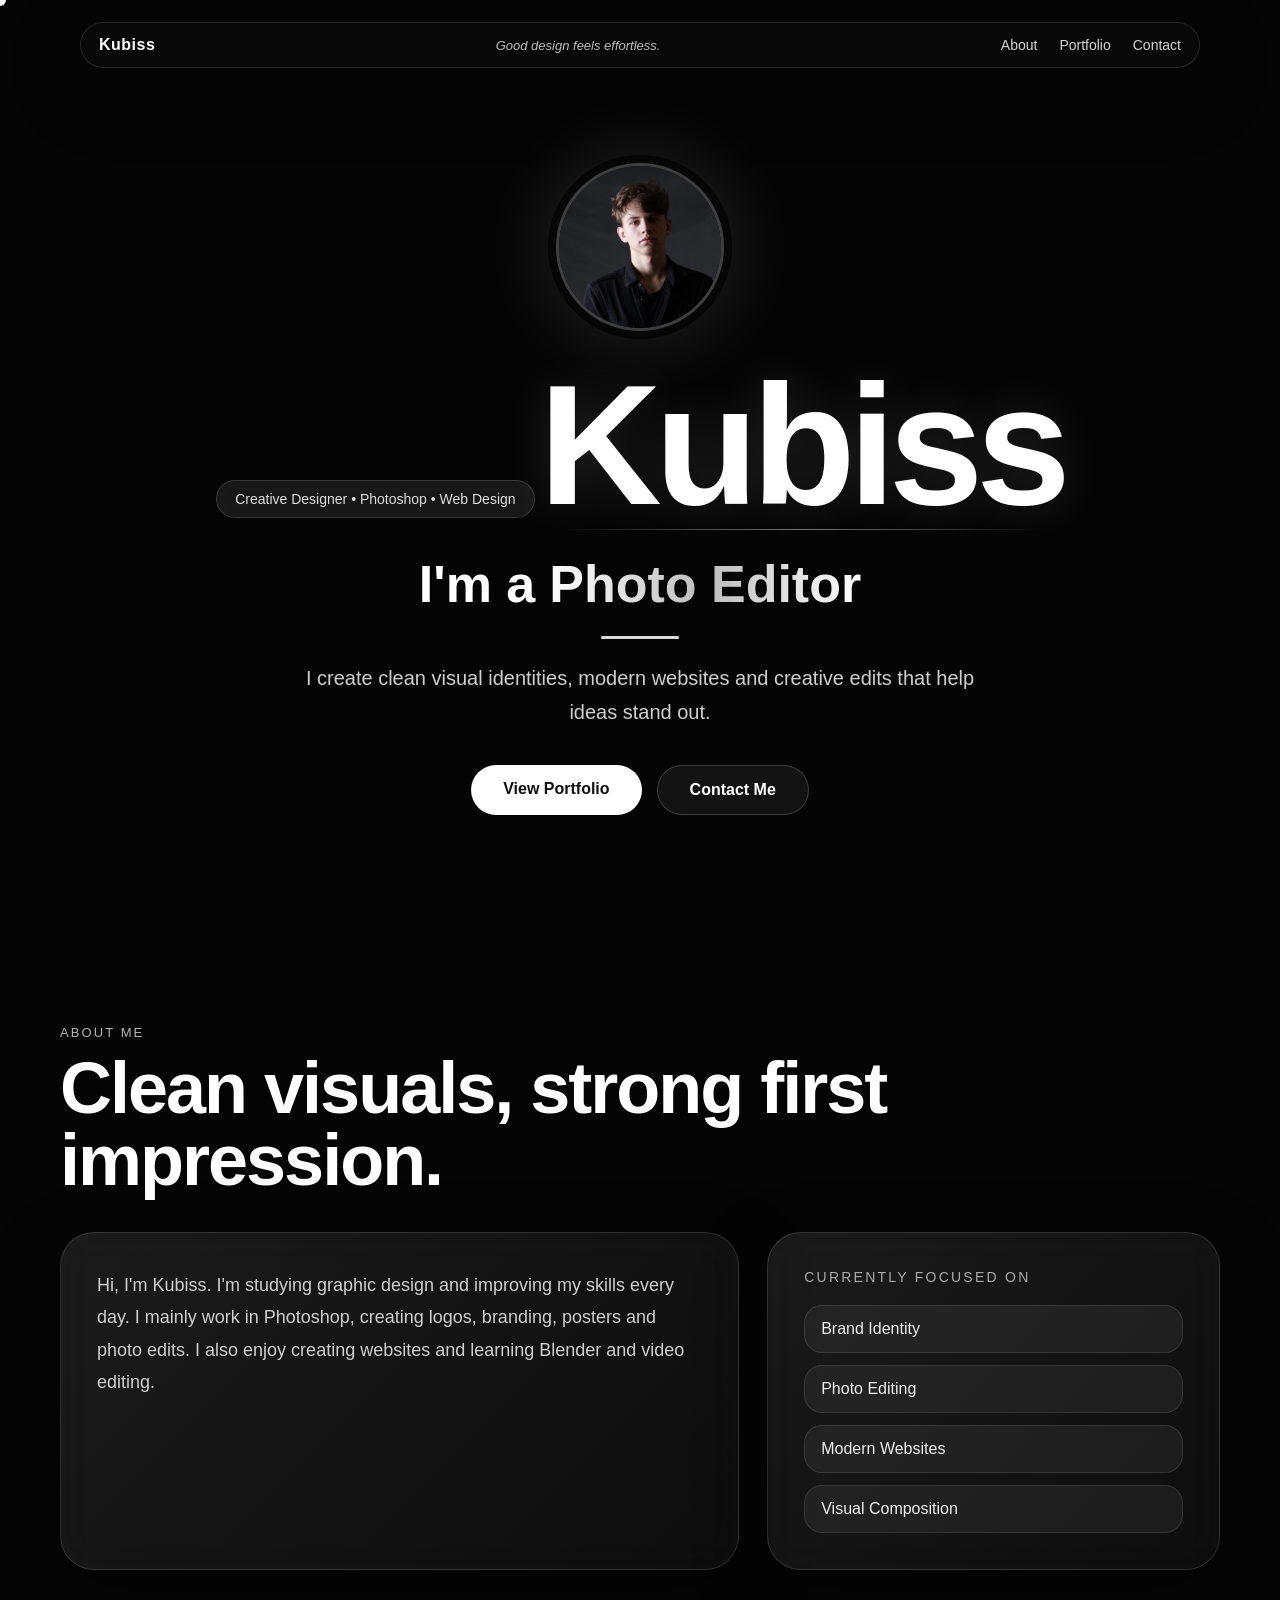
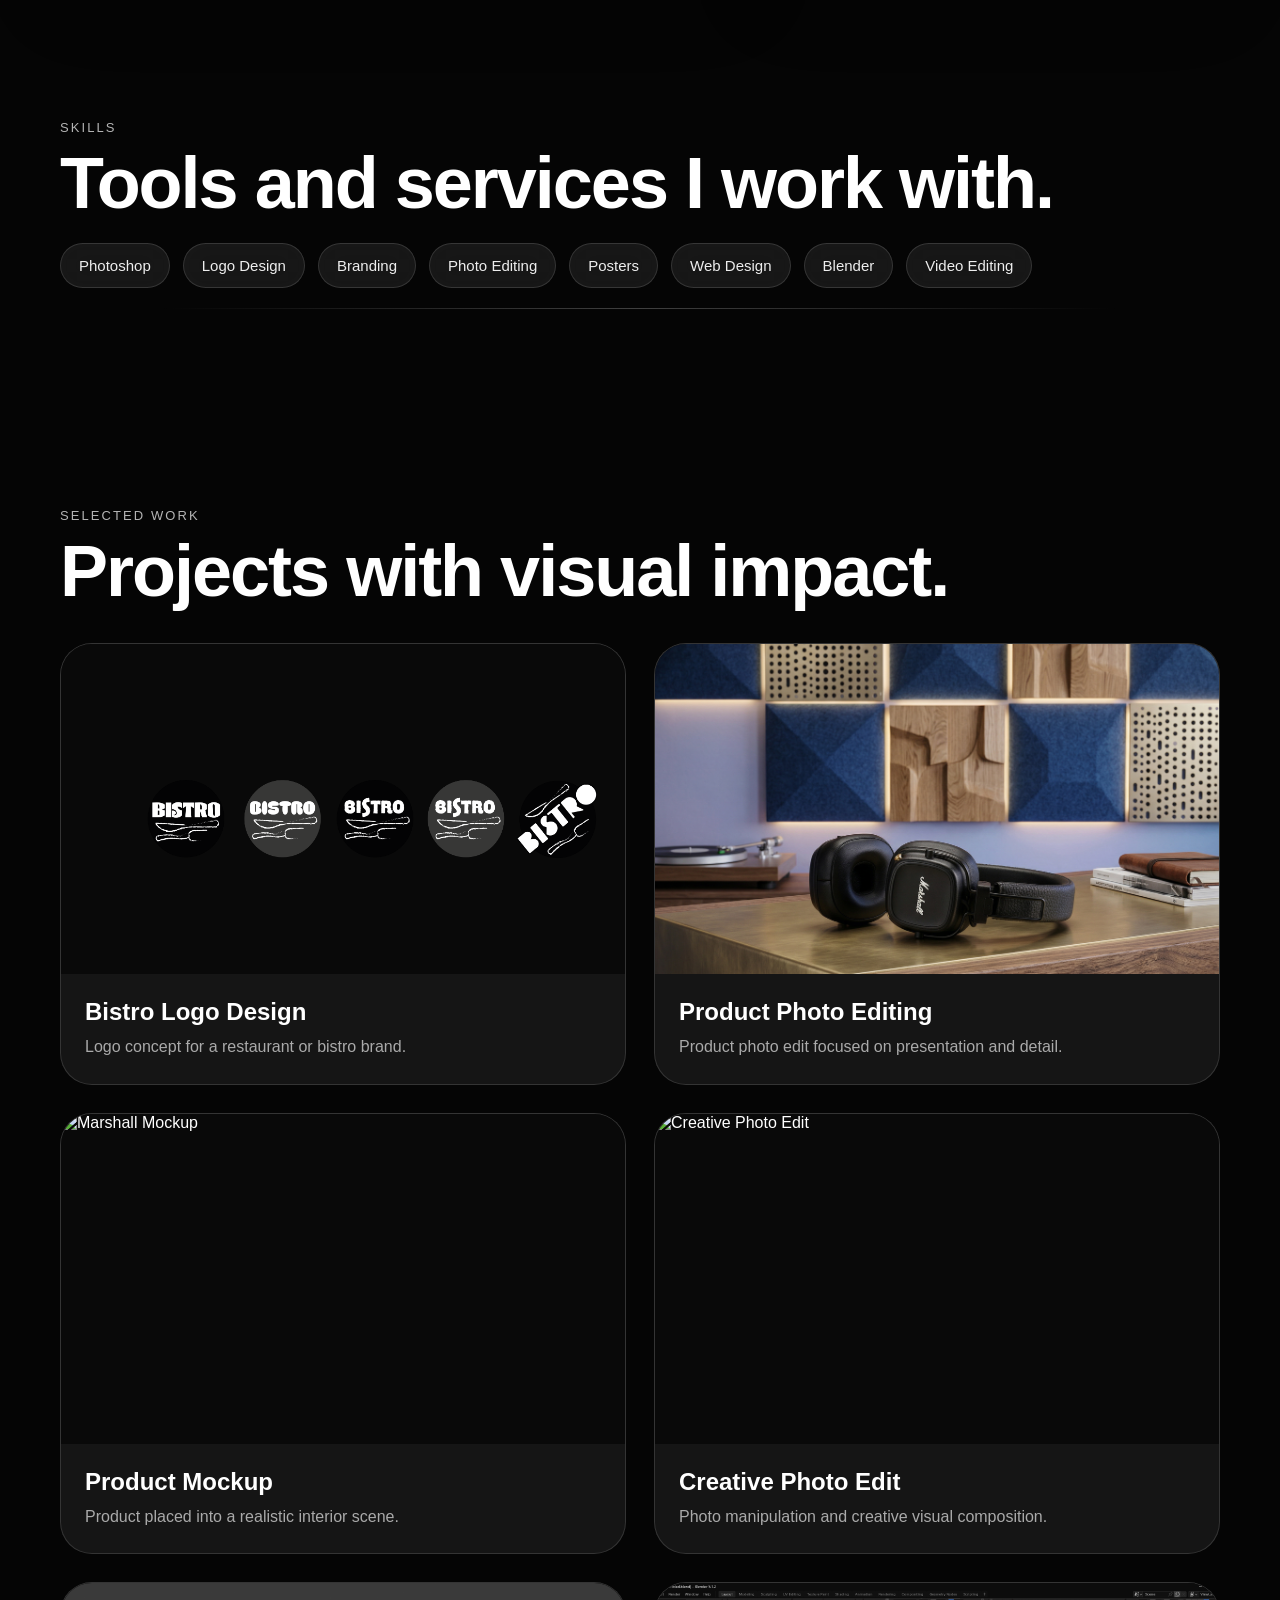
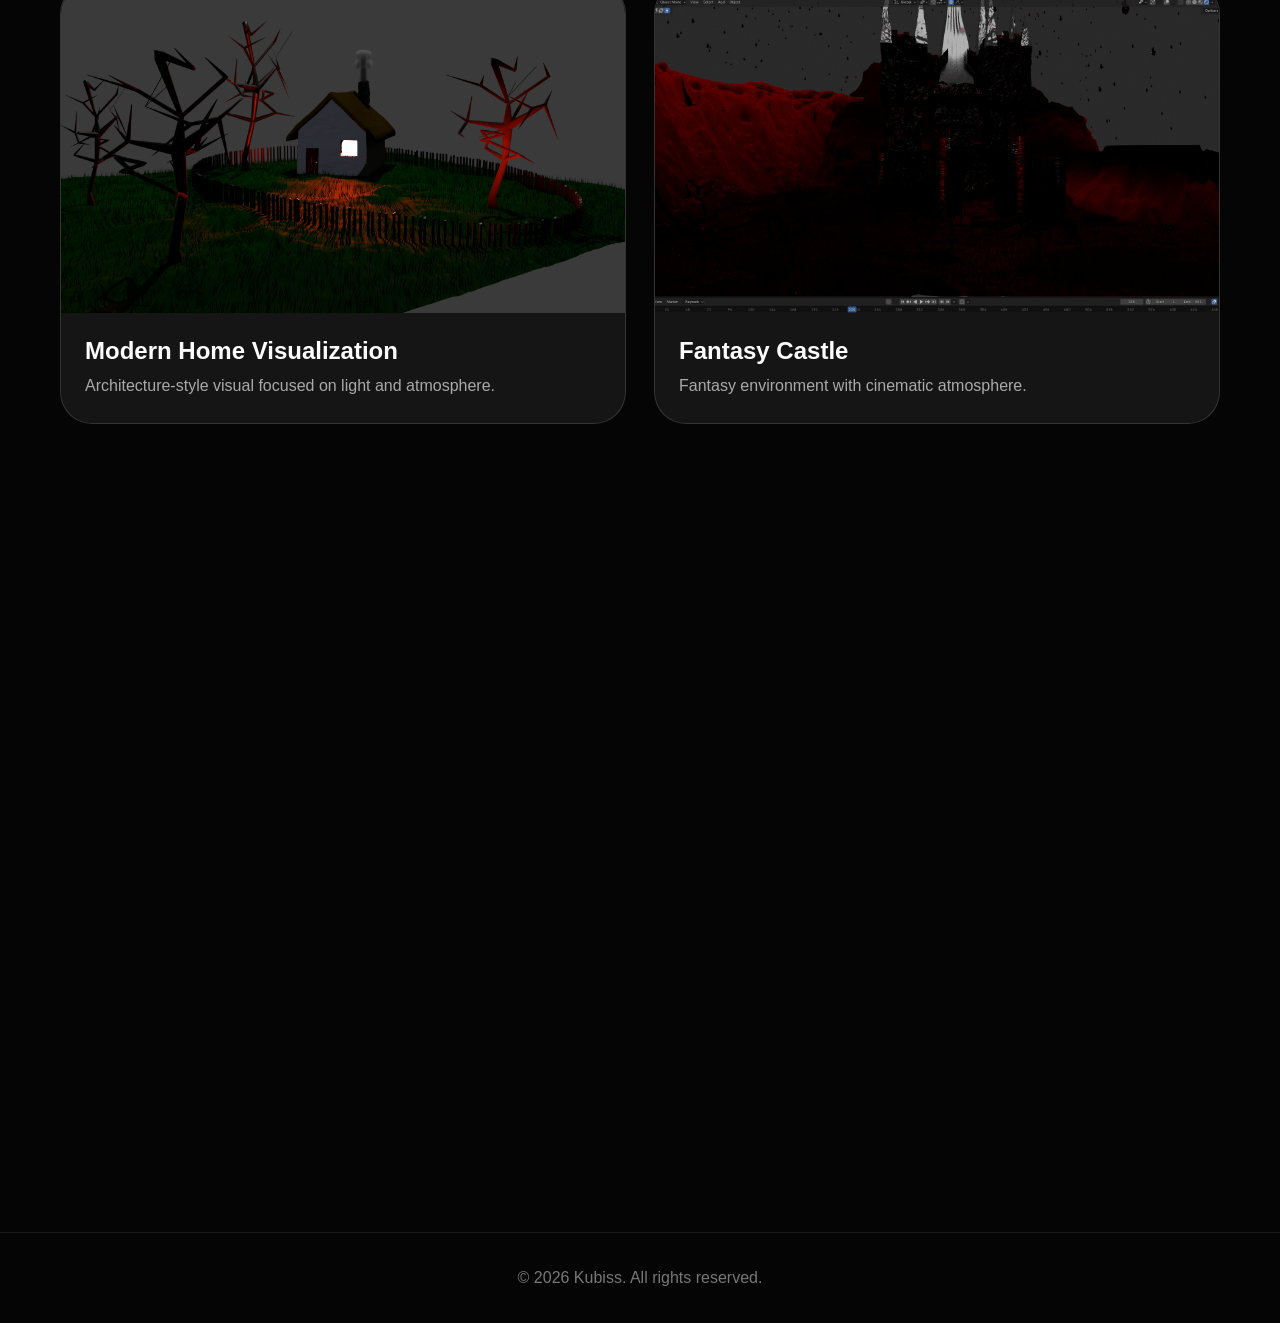
==== commit 678891cb: "Add files via upload" ====
--- a/index.html
+++ b/index.html
@@ -3,195 +3,176 @@
 <head>
   <meta charset="UTF-8" />
   <meta name="viewport" content="width=device-width, initial-scale=1.0" />
-  <meta name="description" content="Kubiss portfolio — graphic design, branding, photo editing and web design." />
   <title>Kubiss | Creative Designer</title>
   <link rel="stylesheet" href="style.css" />
 </head>
 <body>
+  <div class="cursor-dot"></div>
 
-<div class="grain"></div>
-<div class="cursor-glow"></div>
-
-<nav class="navbar">
-  <a class="brand" href="#home" aria-label="Kubiss homepage">
-    <span class="brand-mark">K</span>
-    <span>Kubiss</span>
-  </a>
-
-  <div class="nav-links">
-    <a href="#about">About</a>
-    <a href="#portfolio">Portfolio</a>
-    <a href="#contact">Contact</a>
-  </div>
-</nav>
-
-<header id="home" class="hero section-fade">
-  <div class="hero-bg">
-    <span class="wave wave-one"></span>
-    <span class="wave wave-two"></span>
-    <span class="wave wave-three"></span>
+  <div class="bg">
+    <div class="noise"></div>
+    <div class="mono-orb orb-one"></div>
+    <div class="mono-orb orb-two"></div>
+    <div class="line-wave"></div>
   </div>
 
-  <div class="hero-content">
-    <div class="avatar-wrap">
-      <img src="IMG_20260303_153038_506.jpg" class="avatar" alt="Kubiss profile photo" />
+  <nav class="nav">
+    <a href="#top" class="logo">Kubiss</a>
+    <p class="nav-quote" id="navQuote">Design is thinking made visual.</p>
+    <div class="links">
+      <a href="#about">About</a>
+      <a href="#portfolio">Portfolio</a>
+      <a href="#contact">Contact</a>
     </div>
+  </nav>
 
-    <p class="eyebrow">Graphic Designer • Photoshop • Branding • Web Design</p>
+  <header id="top" class="hero-section">
+    <div class="hero-inner reveal active">
+      <div class="avatar-wrap">
+        <img src="IMG_20260303_153038_506.jpg" class="avatar" alt="Kubiss profile photo" />
+      </div>
 
-    <h1>Kubiss</h1>
+      <p class="badge">Creative Designer • Photoshop • Web Design</p>
+      <h1>Kubiss</h1>
 
-    <p class="role-line">
-      I’m a <span class="role-switch" id="roleSwitch">Graphic Designer</span>
-    </p>
+      <div class="role-line">
+        <span>I'm a</span>
+        <span class="role-window"><span id="roleText">Graphic Designer</span></span>
+      </div>
 
-    <p class="hero-text">
-      I create clean visual identities, posters, photo edits and modern websites with a minimal, professional style.
-    </p>
+      <div class="static-line"></div>
 
-    <div class="buttons">
-      <a href="#portfolio" class="btn primary">View Portfolio</a>
-      <a href="#contact" class="btn secondary">Contact Me</a>
+      <p class="hero-text">
+        I create clean visual identities, modern websites and creative edits that help ideas stand out.
+      </p>
+
+      <div class="buttons">
+        <a href="#portfolio" class="btn primary magnetic">View Portfolio</a>
+        <a href="#contact" class="btn secondary magnetic">Contact Me</a>
+      </div>
+    </div>
+  </header>
+
+  <main>
+    <section id="about" class="reveal section-pad">
+      <div class="section-head">
+        <p class="eyebrow">About Me</p>
+        <h2>Clean visuals, strong first impression.</h2>
+      </div>
+
+      <div class="about-grid">
+        <div class="glass about-card soft-hover">
+          <p>
+            Hi, I'm Kubiss. I'm studying graphic design and improving my skills every day.
+            I mainly work in Photoshop, creating logos, branding, posters and photo edits.
+            I also enjoy creating websites and learning Blender and video editing.
+          </p>
+        </div>
+
+        <div class="glass focus-card soft-hover">
+          <p class="focus-title">Currently focused on</p>
+          <div class="focus-list">
+            <span>Brand Identity</span>
+            <span>Photo Editing</span>
+            <span>Modern Websites</span>
+            <span>Visual Composition</span>
+          </div>
+        </div>
+      </div>
+    </section>
+
+    <section class="reveal skills-section">
+      <div class="section-head compact">
+        <p class="eyebrow">Skills</p>
+        <h2>Tools and services I work with.</h2>
+      </div>
+
+      <div class="skills">
+        <button class="skill-pill" data-title="Adobe Photoshop" data-desc="Photo manipulation, product edits, retouching, posters, ads and creative compositions.">Photoshop</button>
+        <button class="skill-pill" data-title="Logo Design" data-desc="Modern logos for brands, creators and small businesses, focused on clean shape and recognition.">Logo Design</button>
+        <button class="skill-pill" data-title="Branding" data-desc="Visual identity basics: colors, typography, logo usage and consistent brand visuals.">Branding</button>
+        <button class="skill-pill" data-title="Photo Editing" data-desc="Cleaning images, improving lighting, removing distractions and creating stronger product presentation.">Photo Editing</button>
+        <button class="skill-pill" data-title="Posters" data-desc="Posters, flyers and social graphics with clear layout, contrast and visual impact.">Posters</button>
+        <button class="skill-pill" data-title="Web Design" data-desc="Modern portfolio and landing pages using HTML, CSS and JavaScript with responsive layouts.">Web Design</button>
+        <button class="skill-pill" data-title="Blender" data-desc="Basic 3D scenes, product visualization, simple environments and lighting experiments.">Blender</button>
+        <button class="skill-pill" data-title="Video Editing" data-desc="Basic cuts, transitions, short social videos and simple color adjustments.">Video Editing</button>
+      </div>
+
+      <div class="tooltip" id="skillTooltip">
+        <h3></h3>
+        <p></p>
+      </div>
+    </section>
+
+    <section id="portfolio" class="reveal section-pad portfolio-section">
+      <div class="section-head">
+        <p class="eyebrow">Selected Work</p>
+        <h2>Projects with visual impact.</h2>
+      </div>
+
+      <div class="grid">
+        <article class="card" data-project="Bistro Logo Design" data-tools="Logo Design • Branding">
+          <img src="LOGO_BIATRO_ILUSTRATOR.png" class="logo-img" alt="Bistro Logo" />
+          <div class="card-overlay"><span>Logo Design</span><strong>Bistro Logo Design</strong></div>
+          <div class="card-info"><h3>Bistro Logo Design</h3><p>Logo concept for a restaurant or bistro brand.</p></div>
+        </article>
+
+        <article class="card" data-project="Product Photo Editing" data-tools="Photoshop • Product Editing">
+          <img src="marshall product .jpg" alt="Marshall Product" />
+          <div class="card-overlay"><span>Photoshop</span><strong>Product Photo Editing</strong></div>
+          <div class="card-info"><h3>Product Photo Editing</h3><p>Product photo edit focused on presentation and detail.</p></div>
+        </article>
+
+        <article class="card" data-project="Product Mockup" data-tools="Photoshop • Mockup">
+          <img src="marshall product_2.jpg" alt="Marshall Mockup" />
+          <div class="card-overlay"><span>Mockup</span><strong>Product Mockup</strong></div>
+          <div class="card-info"><h3>Product Mockup</h3><p>Product placed into a realistic interior scene.</p></div>
+        </article>
+
+        <article class="card" data-project="Creative Photo Edit" data-tools="Photoshop • Photo Manipulation">
+          <img src="photoedit.jpg" alt="Creative Photo Edit" />
+          <div class="card-overlay"><span>Photo Edit</span><strong>Creative Photo Edit</strong></div>
+          <div class="card-info"><h3>Creative Photo Edit</h3><p>Photo manipulation and creative visual composition.</p></div>
+        </article>
+
+        <article class="card" data-project="Modern Home Visualization" data-tools="Visualization • Composition">
+          <img src="home.png" alt="Home Visualization" />
+          <div class="card-overlay"><span>Visualization</span><strong>Modern Home</strong></div>
+          <div class="card-info"><h3>Modern Home Visualization</h3><p>Architecture-style visual focused on light and atmosphere.</p></div>
+        </article>
+
+        <article class="card" data-project="Fantasy Castle" data-tools="Creative Edit • Atmosphere">
+          <img src="castle.png" alt="Fantasy Castle" />
+          <div class="card-overlay"><span>Creative Scene</span><strong>Fantasy Castle</strong></div>
+          <div class="card-info"><h3>Fantasy Castle</h3><p>Fantasy environment with cinematic atmosphere.</p></div>
+        </article>
+      </div>
+    </section>
+
+    <section id="contact" class="reveal contact section-pad">
+      <div class="contact-box glass soft-hover">
+        <p class="eyebrow">Contact</p>
+        <h2>Let's work together.</h2>
+        <p>Need a logo, poster, branding, photo edit or website? Send me a message and let's create something clean and memorable.</p>
+        <a href="mailto:nawairjou@gmail.com" class="btn primary magnetic">Email Me</a>
+        <p class="discord">Discord: <strong>mrkubiss_23</strong></p>
+      </div>
+    </section>
+  </main>
+
+  <div class="lightbox" id="lightbox" aria-hidden="true">
+    <button id="close" aria-label="Close image">&times;</button>
+    <div class="lightbox-content">
+      <img id="lightbox-img" src="" alt="" />
+      <div class="lightbox-caption">
+        <h3 id="lightbox-title"></h3>
+        <p id="lightbox-tools"></p>
+      </div>
     </div>
   </div>
-</header>
 
-<main>
-  <section id="about" class="section reveal">
-    <div class="section-head">
-      <p class="label">About</p>
-      <h2>Clean visuals, strong first impression.</h2>
-    </div>
+  <footer>© 2026 Kubiss. All rights reserved.</footer>
 
-    <div class="about-grid">
-      <article class="glass about-card">
-        <p>
-          Hi, I’m Kubiss. I’m studying graphic design and improving my skills every day. I mainly work in Photoshop, creating logos, branding, posters, advertisements and photo edits. I also enjoy creating websites and learning Blender and video editing.
-        </p>
-        <p>
-          I’m always looking for new challenges and opportunities where I can help turn ideas into visuals that feel modern, clean and memorable.
-        </p>
-      </article>
-
-      <article class="glass mini-profile">
-        <img src="IMG_20260303_153038_506.jpg" alt="Kubiss profile photo" />
-        <h3>Kubiss</h3>
-        <p>Creative Designer</p>
-      </article>
-    </div>
-
-    <div class="skills">
-      <span>Photoshop</span>
-      <span>Logo Design</span>
-      <span>Branding</span>
-      <span>Photo Editing</span>
-      <span>Posters</span>
-      <span>Web Design</span>
-      <span>Blender</span>
-      <span>Video Editing</span>
-    </div>
-  </section>
-
-  <section id="portfolio" class="section reveal portfolio-section">
-    <div class="section-head">
-      <p class="label">Portfolio</p>
-      <h2>Selected work</h2>
-    </div>
-
-    <div class="grid">
-      <article class="card" data-title="Bistro Logo Design">
-        <div class="image-box logo-box">
-          <img src="LOGO_BIATRO_ILUSTRATOR.png" class="logo-img" alt="Bistro logo design" />
-        </div>
-        <div class="card-body">
-          <span class="tag">Logo Design</span>
-          <h3>Bistro Logo Design</h3>
-          <p>Logo concept for a restaurant or bistro brand.</p>
-        </div>
-      </article>
-
-      <article class="card" data-title="Product Photo Editing">
-        <div class="image-box">
-          <img src="marshall product .jpg" alt="Marshall product photo edit" />
-        </div>
-        <div class="card-body">
-          <span class="tag">Photo Editing</span>
-          <h3>Product Photo Editing</h3>
-          <p>Product photo edit focused on presentation and detail.</p>
-        </div>
-      </article>
-
-      <article class="card" data-title="Product Mockup">
-        <div class="image-box">
-          <img src="marshall product_2.jpg" alt="Marshall product mockup" />
-        </div>
-        <div class="card-body">
-          <span class="tag">Mockup</span>
-          <h3>Product Mockup</h3>
-          <p>Product placed into a realistic interior scene.</p>
-        </div>
-      </article>
-
-      <article class="card" data-title="Creative Photo Edit">
-        <div class="image-box">
-          <img src="photoedit.jpg" alt="Creative photo edit" />
-        </div>
-        <div class="card-body">
-          <span class="tag">Photo Manipulation</span>
-          <h3>Creative Photo Edit</h3>
-          <p>Creative composition and visual photo manipulation.</p>
-        </div>
-      </article>
-
-      <article class="card" data-title="Modern Home Visualization">
-        <div class="image-box">
-          <img src="home.png" alt="Modern home visualization" />
-        </div>
-        <div class="card-body">
-          <span class="tag">Visualization</span>
-          <h3>Modern Home Visualization</h3>
-          <p>Architecture-style visual focused on light and atmosphere.</p>
-        </div>
-      </article>
-
-      <article class="card" data-title="Fantasy Castle">
-        <div class="image-box">
-          <img src="castle.png" alt="Fantasy castle" />
-        </div>
-        <div class="card-body">
-          <span class="tag">Creative Visual</span>
-          <h3>Fantasy Castle</h3>
-          <p>Fantasy environment with cinematic atmosphere.</p>
-        </div>
-      </article>
-    </div>
-  </section>
-
-  <section id="contact" class="section reveal contact">
-    <div class="contact-card">
-      <p class="label">Contact</p>
-      <h2>Let’s work together</h2>
-      <p>
-        Need a logo, poster, branding, photo edit or website? Send me a message and let’s create something clean and eye-catching.
-      </p>
-      <div class="contact-actions">
-        <a href="mailto:nawairjou@gmail.com" class="btn primary">Email Me</a>
-        <span class="discord">Discord: <strong>mrkubiss_23</strong></span>
-      </div>
-    </div>
-  </section>
-</main>
-
-<div class="lightbox" id="lightbox" aria-hidden="true">
-  <button id="close" aria-label="Close image">×</button>
-  <img id="lightbox-img" src="" alt="" />
-  <p id="lightbox-title"></p>
-</div>
-
-<footer>
-  <p>© 2026 Kubiss. All rights reserved.</p>
-</footer>
-
-<script src="script.js"></script>
+  <script src="script.js"></script>
 </body>
 </html>
--- a/style.css
+++ b/style.css
@@ -1,653 +1,44 @@
-:root {
-  --bg: #050505;
-  --panel: rgba(255,255,255,.065);
-  --panel-strong: rgba(255,255,255,.11);
-  --line: rgba(255,255,255,.14);
-  --text: #ffffff;
-  --muted: #b8b8b8;
-  --soft: #777;
+:root{
+  --bg:#050505;
+  --panel:rgba(255,255,255,.07);
+  --line:rgba(255,255,255,.14);
+  --text:#fff;
+  --muted:#b8b8b8;
+  --soft:#d7d7d7;
 }
 
-* {
-  margin: 0;
-  padding: 0;
-  box-sizing: border-box;
-  scroll-behavior: smooth;
-}
+*{margin:0;padding:0;box-sizing:border-box;scroll-behavior:smooth}
+html{background:var(--bg)}
+body{font-family:Arial,Helvetica,sans-serif;background:var(--bg);color:var(--text);overflow-x:hidden;min-height:100vh}
+a{text-decoration:none;color:inherit}
+button{font-family:inherit}
 
-body {
-  font-family: Arial, Helvetica, sans-serif;
-  background: var(--bg);
-  color: var(--text);
-  overflow-x: hidden;
-}
+.cursor-dot{position:fixed;top:0;left:0;width:12px;height:12px;border-radius:50%;background:#fff;pointer-events:none;z-index:9999;mix-blend-mode:difference;transform:translate(-50%,-50%);transition:width .2s ease,height .2s ease,opacity .2s ease}
+.cursor-dot.big{width:38px;height:38px;opacity:.9}
 
-body::before {
-  content: "";
-  position: fixed;
-  inset: 0;
-  z-index: -4;
-  background:
-    radial-gradient(circle at 50% -20%, rgba(255,255,255,.11), transparent 36%),
-    linear-gradient(180deg, #080808 0%, #050505 45%, #030303 100%);
-}
+.bg{position:fixed;inset:0;background:radial-gradient(circle at 50% 0%,#191919 0%,#050505 48%,#020202 100%);z-index:-5;overflow:hidden}
+.noise{position:absolute;inset:0;opacity:.08;background-image:url("data:image/svg+xml,%3Csvg xmlns='http://www.w3.org/2000/svg' width='140' height='140' viewBox='0 0 140 140'%3E%3Cfilter id='n'%3E%3CfeTurbulence type='fractalNoise' baseFrequency='.9' numOctaves='4' stitchTiles='stitch'/%3E%3C/filter%3E%3Crect width='140' height='140' filter='url(%23n)' opacity='.55'/%3E%3C/svg%3E")}
+.mono-orb{position:absolute;border-radius:50%;filter:blur(90px);opacity:.34;animation:monoMove 18s infinite alternate ease-in-out;background:#fff}
+.orb-one{width:520px;height:520px;top:7%;left:8%}
+.orb-two{width:460px;height:460px;right:4%;top:35%;animation-delay:4s;opacity:.18}
+.line-wave{position:absolute;left:-10%;top:30%;width:120%;height:380px;background:linear-gradient(120deg,transparent 25%,rgba(255,255,255,.08),transparent 70%);transform:rotate(-8deg);animation:waveSlide 14s ease-in-out infinite alternate}
+@keyframes monoMove{0%{transform:translate(0,0) scale(1)}50%{transform:translate(50px,-35px) scale(1.12)}100%{transform:translate(-40px,45px) scale(.96)}}
+@keyframes waveSlide{from{transform:translateX(-5%) rotate(-8deg)}to{transform:translateX(5%) rotate(-8deg)}}
 
-a {
-  color: inherit;
-  text-decoration: none;
-}
+.nav{position:fixed;top:22px;left:50%;transform:translateX(-50%);width:calc(100% - 42px);max-width:1120px;z-index:100;padding:13px 18px;border-radius:999px;background:rgba(12,12,12,.62);border:1px solid rgba(255,255,255,.12);backdrop-filter:blur(22px);display:grid;grid-template-columns:auto 1fr auto;align-items:center;gap:18px;box-shadow:0 18px 70px rgba(0,0,0,.35)}
+.logo{font-weight:900;letter-spacing:.5px}.nav-quote{text-align:center;color:#bdbdbd;font-size:13px;font-style:italic;white-space:nowrap;overflow:hidden;text-overflow:ellipsis}.links{display:flex;gap:22px;color:#d4d4d4;font-size:14px}.links a{transition:.3s}.links a:hover{color:#fff;transform:translateY(-2px)}
 
-.grain {
-  position: fixed;
-  inset: 0;
-  z-index: -2;
-  pointer-events: none;
-  opacity: .14;
-  background-image:
-    linear-gradient(rgba(255,255,255,.05) 1px, transparent 1px),
-    linear-gradient(90deg, rgba(255,255,255,.05) 1px, transparent 1px);
-  background-size: 56px 56px;
-  mask-image: radial-gradient(circle at center, black, transparent 78%);
-}
+.hero-section{min-height:100vh;display:grid;place-items:center;text-align:center;padding:155px 20px 90px;position:relative}.hero-section:after{content:"";position:absolute;bottom:-1px;left:0;width:100%;height:220px;background:linear-gradient(to bottom,rgba(5,5,5,0),var(--bg));pointer-events:none}.hero-inner{max-width:980px;position:relative;z-index:2}.avatar-wrap{width:184px;height:184px;margin:0 auto 30px;border-radius:50%;display:grid;place-items:center;background:radial-gradient(circle,rgba(255,255,255,.22),rgba(255,255,255,.03) 55%,transparent 70%);box-shadow:0 0 80px rgba(255,255,255,.12);animation:avatarGlow 8s ease-in-out infinite alternate}.avatar{width:168px;height:168px;object-fit:cover;border-radius:50%;border:3px solid rgba(255,255,255,.22);display:block}.badge{display:inline-block;padding:10px 18px;border-radius:999px;background:rgba(255,255,255,.08);border:1px solid rgba(255,255,255,.14);color:#dedede;font-size:14px;margin-bottom:24px;backdrop-filter:blur(14px)}
+h1{font-size:clamp(72px,14vw,170px);letter-spacing:-7px;line-height:.9;margin-bottom:28px;color:#fff;text-shadow:0 0 50px rgba(255,255,255,.12);position:relative;display:inline-block}h1:after{content:"";position:absolute;left:4%;bottom:-8px;width:92%;height:1px;background:linear-gradient(90deg,transparent,#fff,transparent);opacity:.45}.role-line{font-size:clamp(26px,4.2vw,52px);font-weight:800;display:flex;align-items:center;justify-content:center;gap:14px;min-height:68px}.role-window{height:1.1em;overflow:hidden;display:inline-flex;align-items:center}.role-window span{display:inline-block;background:linear-gradient(90deg,#fff,#bdbdbd,#fff);-webkit-background-clip:text;-webkit-text-fill-color:transparent;animation:roleSwap .65s ease}.static-line{width:78px;height:3px;background:#fff;border-radius:999px;margin:18px auto 22px;opacity:.85}.hero-text{max-width:720px;margin:0 auto;color:#cfcfcf;font-size:20px;line-height:1.7}.buttons{display:flex;justify-content:center;gap:15px;flex-wrap:wrap;margin-top:36px}.btn{display:inline-block;padding:15px 32px;border-radius:999px;font-weight:800;transition:.35s ease}.primary{background:#fff;color:#111}.secondary{background:rgba(255,255,255,.06);border:1px solid rgba(255,255,255,.18);color:#fff}.btn:hover{transform:translateY(-5px) scale(1.03);box-shadow:0 20px 55px rgba(255,255,255,.16)}
+@keyframes avatarGlow{0%{box-shadow:0 0 70px rgba(255,255,255,.11)}50%{box-shadow:0 0 100px rgba(255,255,255,.20)}100%{box-shadow:0 0 80px rgba(255,255,255,.14)}}@keyframes roleSwap{from{transform:translateY(16px);opacity:0;filter:blur(5px)}to{transform:translateY(0);opacity:1;filter:blur(0)}}
 
-.cursor-glow {
-  position: fixed;
-  width: 360px;
-  height: 360px;
-  border-radius: 50%;
-  left: 50%;
-  top: 50%;
-  transform: translate(-50%, -50%);
-  pointer-events: none;
-  z-index: -1;
-  opacity: .18;
-  background: radial-gradient(circle, rgba(255,255,255,.28), transparent 64%);
-  filter: blur(35px);
-  transition: opacity .4s ease;
-}
+.section-pad{max-width:1200px;margin:auto;padding:120px 20px}.section-head{margin-bottom:36px}.section-head.compact{margin-bottom:24px}.eyebrow{color:#fff;font-size:13px;letter-spacing:.16em;text-transform:uppercase;margin-bottom:12px;opacity:.7}.section-head h2,section h2,.contact h2{font-size:clamp(38px,6vw,72px);line-height:1;letter-spacing:-2px}.about-grid{display:grid;grid-template-columns:1.2fr .8fr;gap:28px}.glass{background:linear-gradient(135deg,rgba(255,255,255,.09),rgba(255,255,255,.035));border:1px solid rgba(255,255,255,.13);border-radius:34px;padding:36px;backdrop-filter:blur(20px);box-shadow:0 25px 70px rgba(0,0,0,.38)}.soft-hover{transition:.45s ease}.soft-hover:hover{transform:translateY(-8px);box-shadow:0 35px 90px rgba(0,0,0,.45),0 0 70px rgba(255,255,255,.06)}.about-card p{font-size:18px;line-height:1.8;color:#cfcfcf}.focus-card{display:flex;flex-direction:column;justify-content:center}.focus-title{font-size:14px;text-transform:uppercase;letter-spacing:.16em;color:#aaa;margin-bottom:20px}.focus-list{display:grid;gap:12px}.focus-list span{padding:14px 16px;border-radius:18px;background:rgba(255,255,255,.055);border:1px solid rgba(255,255,255,.1);color:#eee;transition:.3s}.focus-list span:hover{transform:translateX(8px);background:rgba(255,255,255,.1)}
+.reveal{opacity:0;transform:translateY(70px);transition:1s cubic-bezier(.2,.9,.2,1)}.reveal.active{opacity:1;transform:translateY(0)}
 
-.navbar {
-  position: fixed;
-  top: 22px;
-  left: 50%;
-  transform: translateX(-50%);
-  width: calc(100% - 40px);
-  max-width: 980px;
-  z-index: 100;
-  display: flex;
-  justify-content: space-between;
-  align-items: center;
-  padding: 10px 14px;
-  border-radius: 999px;
-  background: rgba(15,15,15,.54);
-  border: 1px solid rgba(255,255,255,.14);
-  backdrop-filter: blur(20px);
-  box-shadow: 0 18px 80px rgba(0,0,0,.28);
-}
+.skills-section{max-width:1200px;margin:auto;padding:30px 20px 100px;position:relative}.skills{display:flex;flex-wrap:wrap;gap:13px}.skill-pill{position:relative;cursor:pointer;border:1px solid rgba(255,255,255,.13);background:rgba(255,255,255,.075);color:#eee;padding:13px 18px;border-radius:999px;font-size:15px;transition:.35s ease;backdrop-filter:blur(14px)}.skill-pill:hover{transform:translateY(-7px) scale(1.06);background:rgba(255,255,255,.14);box-shadow:0 18px 50px rgba(255,255,255,.1)}.tooltip{position:fixed;left:0;top:0;width:min(310px,calc(100vw - 30px));background:rgba(14,14,14,.92);border:1px solid rgba(255,255,255,.16);border-radius:22px;padding:18px;z-index:500;pointer-events:none;opacity:0;transform:translateY(12px) scale(.98);transition:opacity .2s ease,transform .2s ease;backdrop-filter:blur(22px);box-shadow:0 24px 80px rgba(0,0,0,.55)}.tooltip.active{opacity:1;transform:translateY(0) scale(1)}.tooltip h3{font-size:18px;margin-bottom:8px}.tooltip p{font-size:14px;color:#c9c9c9;line-height:1.55}
 
-.brand {
-  display: flex;
-  align-items: center;
-  gap: 10px;
-  font-weight: 800;
-  letter-spacing: .2px;
-}
+.portfolio-section{position:relative}.portfolio-section:before{content:"";position:absolute;top:-80px;left:50%;transform:translateX(-50%);width:80%;height:1px;background:linear-gradient(90deg,transparent,rgba(255,255,255,.24),transparent)}.grid{display:grid;grid-template-columns:repeat(2,1fr);gap:28px}.card{position:relative;background:rgba(255,255,255,.065);border:1px solid rgba(255,255,255,.13);border-radius:32px;overflow:hidden;cursor:pointer;transition:.45s cubic-bezier(.2,.9,.2,1);min-height:420px}.card:hover{transform:translateY(-14px) scale(1.025);box-shadow:0 35px 90px rgba(0,0,0,.5),0 0 80px rgba(255,255,255,.08)}.card img{width:100%;height:330px;object-fit:cover;display:block;background:#090909;transition:.6s ease}.card:hover img{transform:scale(1.07);filter:brightness(.75)}.card img.logo-img{object-fit:contain;padding:28px}.card-info{padding:24px}.card-info h3{font-size:24px;margin-bottom:8px}.card-info p{color:#aaa;line-height:1.6}.card-overlay{position:absolute;inset:0;background:linear-gradient(to top,rgba(0,0,0,.72),transparent 55%);display:flex;flex-direction:column;justify-content:flex-end;padding:26px;opacity:0;transition:.35s ease;z-index:2}.card:hover .card-overlay{opacity:1}.card-overlay span{font-size:13px;text-transform:uppercase;letter-spacing:.14em;color:#d8d8d8;margin-bottom:8px}.card-overlay strong{font-size:28px;line-height:1.05}
 
-.brand-mark {
-  width: 33px;
-  height: 33px;
-  display: grid;
-  place-items: center;
-  border-radius: 50%;
-  background: white;
-  color: #050505;
-  font-weight: 900;
-}
+.contact{text-align:center}.contact-box{max-width:850px;margin:auto}.contact-box h2{margin-bottom:22px}.contact-box p{max-width:680px;margin:0 auto 28px;color:#cfcfcf;font-size:18px;line-height:1.7}.discord{margin-top:26px!important;color:#fff!important}.lightbox{position:fixed;inset:0;background:rgba(0,0,0,.88);display:none;align-items:center;justify-content:center;z-index:999;padding:28px}.lightbox.active{display:flex}.lightbox-content{max-width:94vw;max-height:90vh;text-align:center}.lightbox img{max-width:92vw;max-height:78vh;border-radius:24px;box-shadow:0 0 80px rgba(255,255,255,.12)}.lightbox-caption{margin-top:16px}.lightbox-caption h3{font-size:24px}.lightbox-caption p{color:#aaa;margin-top:6px}#close{position:fixed;top:22px;right:34px;background:none;border:none;color:#fff;font-size:44px;cursor:pointer;line-height:1}footer{text-align:center;padding:36px 20px;color:#777;border-top:1px solid rgba(255,255,255,.08)}
 
-.nav-links {
-  display: flex;
-  align-items: center;
-  gap: 10px;
-}
-
-.nav-links a {
-  color: #d7d7d7;
-  font-size: 14px;
-  padding: 9px 14px;
-  border-radius: 999px;
-  transition: .3s ease;
-}
-
-.nav-links a:hover {
-  color: white;
-  background: rgba(255,255,255,.1);
-}
-
-.hero {
-  position: relative;
-  min-height: 100vh;
-  display: flex;
-  align-items: center;
-  justify-content: center;
-  overflow: hidden;
-  text-align: center;
-  padding: 140px 20px 100px;
-}
-
-.hero::after {
-  content: "";
-  position: absolute;
-  left: 0;
-  right: 0;
-  bottom: -1px;
-  height: 220px;
-  background: linear-gradient(to bottom, transparent, var(--bg));
-  z-index: 1;
-  pointer-events: none;
-}
-
-.hero-bg {
-  position: absolute;
-  inset: 0;
-  z-index: 0;
-  overflow: hidden;
-}
-
-.wave {
-  position: absolute;
-  left: 50%;
-  top: 50%;
-  width: 80vw;
-  height: 80vw;
-  min-width: 760px;
-  min-height: 760px;
-  border-radius: 46% 54% 55% 45% / 45% 50% 50% 55%;
-  border: 1px solid rgba(255,255,255,.075);
-  transform: translate(-50%, -50%);
-  animation: morphWave 18s ease-in-out infinite alternate;
-  opacity: .8;
-}
-
-.wave-one {
-  background: radial-gradient(circle at 50% 50%, rgba(255,255,255,.08), transparent 54%);
-}
-
-.wave-two {
-  width: 62vw;
-  height: 62vw;
-  animation-duration: 24s;
-  animation-delay: -5s;
-  opacity: .55;
-}
-
-.wave-three {
-  width: 46vw;
-  height: 46vw;
-  animation-duration: 28s;
-  animation-delay: -10s;
-  opacity: .35;
-}
-
-@keyframes morphWave {
-  0% {
-    transform: translate(-50%, -50%) rotate(0deg) scale(1);
-    border-radius: 46% 54% 55% 45% / 45% 50% 50% 55%;
-  }
-  50% {
-    transform: translate(-50%, -50%) rotate(12deg) scale(1.07);
-    border-radius: 58% 42% 44% 56% / 53% 39% 61% 47%;
-  }
-  100% {
-    transform: translate(-50%, -50%) rotate(-10deg) scale(.98);
-    border-radius: 42% 58% 50% 50% / 59% 45% 55% 41%;
-  }
-}
-
-.hero-content {
-  position: relative;
-  z-index: 2;
-  max-width: 940px;
-  animation: fadeUp 1s ease both;
-}
-
-.avatar-wrap {
-  position: relative;
-  width: 174px;
-  height: 174px;
-  margin: 0 auto 30px;
-}
-
-.avatar-wrap::before {
-  content: "";
-  position: absolute;
-  inset: -18px;
-  border-radius: 50%;
-  background: conic-gradient(from 0deg, rgba(255,255,255,.0), rgba(255,255,255,.35), rgba(255,255,255,.0));
-  filter: blur(22px);
-  opacity: .5;
-  animation: glowRotate 12s linear infinite;
-}
-
-.avatar {
-  position: relative;
-  width: 174px;
-  height: 174px;
-  object-fit: cover;
-  border-radius: 50%;
-  display: block;
-  border: 1px solid rgba(255,255,255,.28);
-  box-shadow: 0 0 65px rgba(255,255,255,.16);
-}
-
-@keyframes glowRotate {
-  to { transform: rotate(360deg); }
-}
-
-.eyebrow,
-.label,
-.tag {
-  display: inline-flex;
-  align-items: center;
-  gap: 8px;
-  color: #dedede;
-  background: rgba(255,255,255,.08);
-  border: 1px solid rgba(255,255,255,.14);
-  border-radius: 999px;
-  backdrop-filter: blur(16px);
-}
-
-.eyebrow {
-  padding: 10px 18px;
-  margin-bottom: 26px;
-  font-size: 14px;
-}
-
-h1 {
-  font-size: clamp(78px, 14vw, 166px);
-  line-height: .88;
-  letter-spacing: -8px;
-  margin-bottom: 26px;
-  color: white;
-  text-shadow: 0 0 60px rgba(255,255,255,.16);
-}
-
-.role-line {
-  font-size: clamp(22px, 3vw, 34px);
-  font-weight: 700;
-  margin-bottom: 24px;
-  color: #f5f5f5;
-}
-
-.role-switch {
-  display: inline-block;
-  min-width: 260px;
-  text-align: left;
-  position: relative;
-  color: white;
-}
-
-.role-switch::after {
-  content: "";
-  position: absolute;
-  left: 0;
-  right: 0;
-  bottom: -8px;
-  height: 1px;
-  background: linear-gradient(90deg, transparent, white, transparent);
-  opacity: .55;
-}
-
-.role-switch.change {
-  animation: roleSlide .55s ease both;
-}
-
-@keyframes roleSlide {
-  0% { opacity: 0; transform: translateY(12px); filter: blur(8px); }
-  100% { opacity: 1; transform: translateY(0); filter: blur(0); }
-}
-
-.hero-text {
-  max-width: 680px;
-  margin: 0 auto;
-  color: #bfbfbf;
-  font-size: 20px;
-  line-height: 1.7;
-}
-
-.buttons,
-.contact-actions {
-  display: flex;
-  align-items: center;
-  justify-content: center;
-  gap: 15px;
-  flex-wrap: wrap;
-  margin-top: 34px;
-}
-
-.btn {
-  display: inline-flex;
-  align-items: center;
-  justify-content: center;
-  min-height: 50px;
-  padding: 14px 28px;
-  border-radius: 999px;
-  font-weight: 800;
-  transition: .35s ease;
-}
-
-.btn.primary {
-  background: white;
-  color: #070707;
-  box-shadow: 0 14px 45px rgba(255,255,255,.12);
-}
-
-.btn.secondary {
-  color: white;
-  border: 1px solid rgba(255,255,255,.18);
-  background: rgba(255,255,255,.06);
-  backdrop-filter: blur(16px);
-}
-
-.btn:hover {
-  transform: translateY(-5px) scale(1.02);
-}
-
-.section {
-  max-width: 1180px;
-  margin: auto;
-  padding: 110px 20px;
-}
-
-.section-fade {
-  isolation: isolate;
-}
-
-.section-head {
-  margin-bottom: 42px;
-}
-
-.label,
-.tag {
-  padding: 8px 13px;
-  margin-bottom: 16px;
-  font-size: 13px;
-}
-
-h2 {
-  font-size: clamp(42px, 6vw, 76px);
-  line-height: 1;
-  letter-spacing: -3px;
-}
-
-.about-grid {
-  display: grid;
-  grid-template-columns: 1.2fr .8fr;
-  gap: 26px;
-  align-items: stretch;
-}
-
-.glass,
-.contact-card {
-  background: linear-gradient(135deg, rgba(255,255,255,.09), rgba(255,255,255,.035));
-  border: 1px solid rgba(255,255,255,.13);
-  border-radius: 32px;
-  backdrop-filter: blur(20px);
-  box-shadow: 0 24px 80px rgba(0,0,0,.28);
-}
-
-.about-card {
-  padding: 34px;
-}
-
-.about-card p {
-  color: #cfcfcf;
-  font-size: 18px;
-  line-height: 1.85;
-  margin-bottom: 18px;
-}
-
-.mini-profile {
-  display: grid;
-  place-items: center;
-  text-align: center;
-  padding: 34px;
-}
-
-.mini-profile img {
-  width: 150px;
-  height: 150px;
-  object-fit: cover;
-  border-radius: 50%;
-  border: 1px solid rgba(255,255,255,.22);
-  box-shadow: 0 0 55px rgba(255,255,255,.12);
-  margin-bottom: 18px;
-}
-
-.mini-profile h3 {
-  font-size: 30px;
-  margin-bottom: 8px;
-}
-
-.mini-profile p {
-  color: var(--muted);
-}
-
-.skills {
-  display: flex;
-  flex-wrap: wrap;
-  gap: 11px;
-  margin-top: 28px;
-}
-
-.skills span {
-  color: #e7e7e7;
-  border: 1px solid rgba(255,255,255,.13);
-  background: rgba(255,255,255,.065);
-  padding: 11px 16px;
-  border-radius: 999px;
-  transition: .3s ease;
-}
-
-.skills span:hover {
-  transform: translateY(-4px);
-  background: rgba(255,255,255,.12);
-}
-
-.portfolio-section {
-  position: relative;
-}
-
-.portfolio-section::before {
-  content: "";
-  position: absolute;
-  inset: 40px -18vw auto;
-  height: 360px;
-  z-index: -1;
-  background:
-    radial-gradient(circle at 20% 40%, rgba(0,255,136,.13), transparent 28%),
-    radial-gradient(circle at 55% 30%, rgba(0,119,255,.12), transparent 30%),
-    radial-gradient(circle at 84% 45%, rgba(255,0,76,.11), transparent 30%);
-  filter: blur(30px);
-  opacity: .65;
-}
-
-.grid {
-  display: grid;
-  grid-template-columns: repeat(2, minmax(0, 1fr));
-  gap: 26px;
-}
-
-.card {
-  overflow: hidden;
-  border-radius: 30px;
-  background: rgba(255,255,255,.07);
-  border: 1px solid rgba(255,255,255,.13);
-  transition: transform .45s ease, box-shadow .45s ease, border-color .45s ease;
-  cursor: pointer;
-}
-
-.card:hover {
-  transform: translateY(-10px);
-  border-color: rgba(255,255,255,.24);
-  box-shadow: 0 26px 80px rgba(0,0,0,.35), 0 0 55px rgba(255,255,255,.06);
-}
-
-.image-box {
-  height: 330px;
-  overflow: hidden;
-  background: #090909;
-}
-
-.card img {
-  width: 100%;
-  height: 100%;
-  object-fit: cover;
-  display: block;
-  transition: transform .7s ease, filter .7s ease;
-}
-
-.card:hover img {
-  transform: scale(1.06);
-  filter: contrast(1.05);
-}
-
-.logo-box img,
-.logo-img {
-  object-fit: contain;
-  padding: 26px;
-}
-
-.card-body {
-  padding: 24px;
-}
-
-.card h3 {
-  font-size: 24px;
-  margin-bottom: 10px;
-}
-
-.card p {
-  color: #aaa;
-  line-height: 1.6;
-}
-
-.contact {
-  padding-bottom: 120px;
-}
-
-.contact-card {
-  text-align: center;
-  padding: 64px 28px;
-  max-width: 860px;
-  margin: auto;
-}
-
-.contact-card p {
-  max-width: 640px;
-  margin: 0 auto;
-  color: #c8c8c8;
-  font-size: 18px;
-  line-height: 1.75;
-}
-
-.discord {
-  color: #d7d7d7;
-}
-
-footer {
-  text-align: center;
-  padding: 34px 20px;
-  color: #777;
-  border-top: 1px solid rgba(255,255,255,.08);
-}
-
-.reveal {
-  opacity: 0;
-  transform: translateY(52px);
-  transition: opacity .9s ease, transform .9s ease;
-}
-
-.reveal.active {
-  opacity: 1;
-  transform: translateY(0);
-}
-
-.lightbox {
-  position: fixed;
-  inset: 0;
-  z-index: 999;
-  display: none;
-  align-items: center;
-  justify-content: center;
-  padding: 28px;
-  background: rgba(0,0,0,.9);
-  backdrop-filter: blur(18px);
-}
-
-.lightbox.active {
-  display: flex;
-}
-
-.lightbox img {
-  max-width: min(1100px, 92vw);
-  max-height: 82vh;
-  border-radius: 22px;
-  box-shadow: 0 0 90px rgba(255,255,255,.12);
-}
-
-#close {
-  position: fixed;
-  top: 22px;
-  right: 30px;
-  border: 0;
-  color: white;
-  background: transparent;
-  font-size: 44px;
-  cursor: pointer;
-}
-
-#lightbox-title {
-  position: fixed;
-  bottom: 26px;
-  left: 50%;
-  transform: translateX(-50%);
-  color: #d8d8d8;
-}
-
-@keyframes fadeUp {
-  from { opacity: 0; transform: translateY(34px); }
-  to { opacity: 1; transform: translateY(0); }
-}
-
-@media (max-width: 850px) {
-  .navbar {
-    top: 14px;
-    border-radius: 24px;
-  }
-
-  .nav-links {
-    display: none;
-  }
-
-  h1 {
-    letter-spacing: -4px;
-  }
-
-  .role-switch {
-    min-width: auto;
-    text-align: center;
-  }
-
-  .about-grid,
-  .grid {
-    grid-template-columns: 1fr;
-  }
-
-  .section {
-    padding: 86px 18px;
-  }
-
-  .image-box {
-    height: 280px;
-  }
-}
+@media(max-width:900px){.nav{grid-template-columns:auto 1fr;top:14px;border-radius:26px}.nav-quote{display:none}.links{display:none}.about-grid,.grid{grid-template-columns:1fr}.section-pad{padding:90px 20px}.skills-section{padding-bottom:80px}.hero-section{padding-top:130px}h1{letter-spacing:-3px}.role-line{font-size:30px;flex-direction:column;gap:4px}.hero-text{font-size:18px}.card{min-height:auto}.card img{height:290px}.cursor-dot{display:none}}
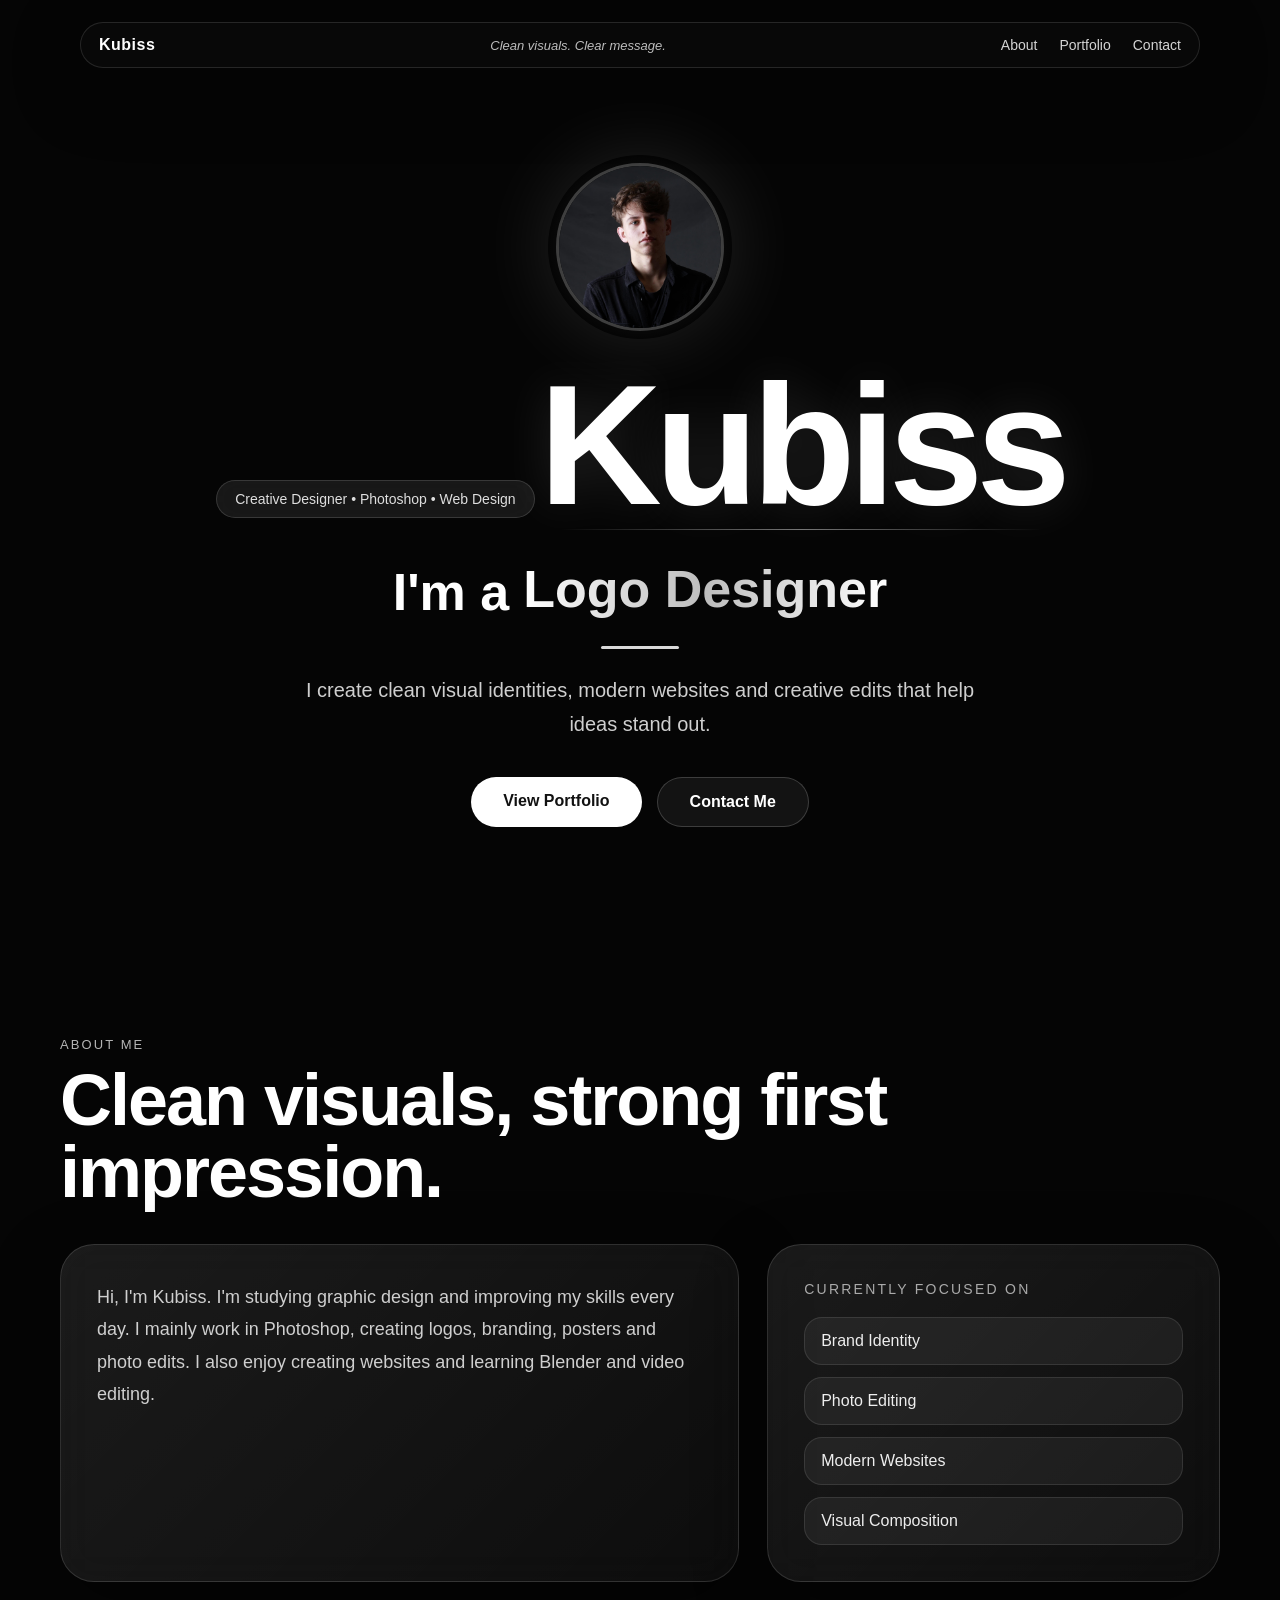
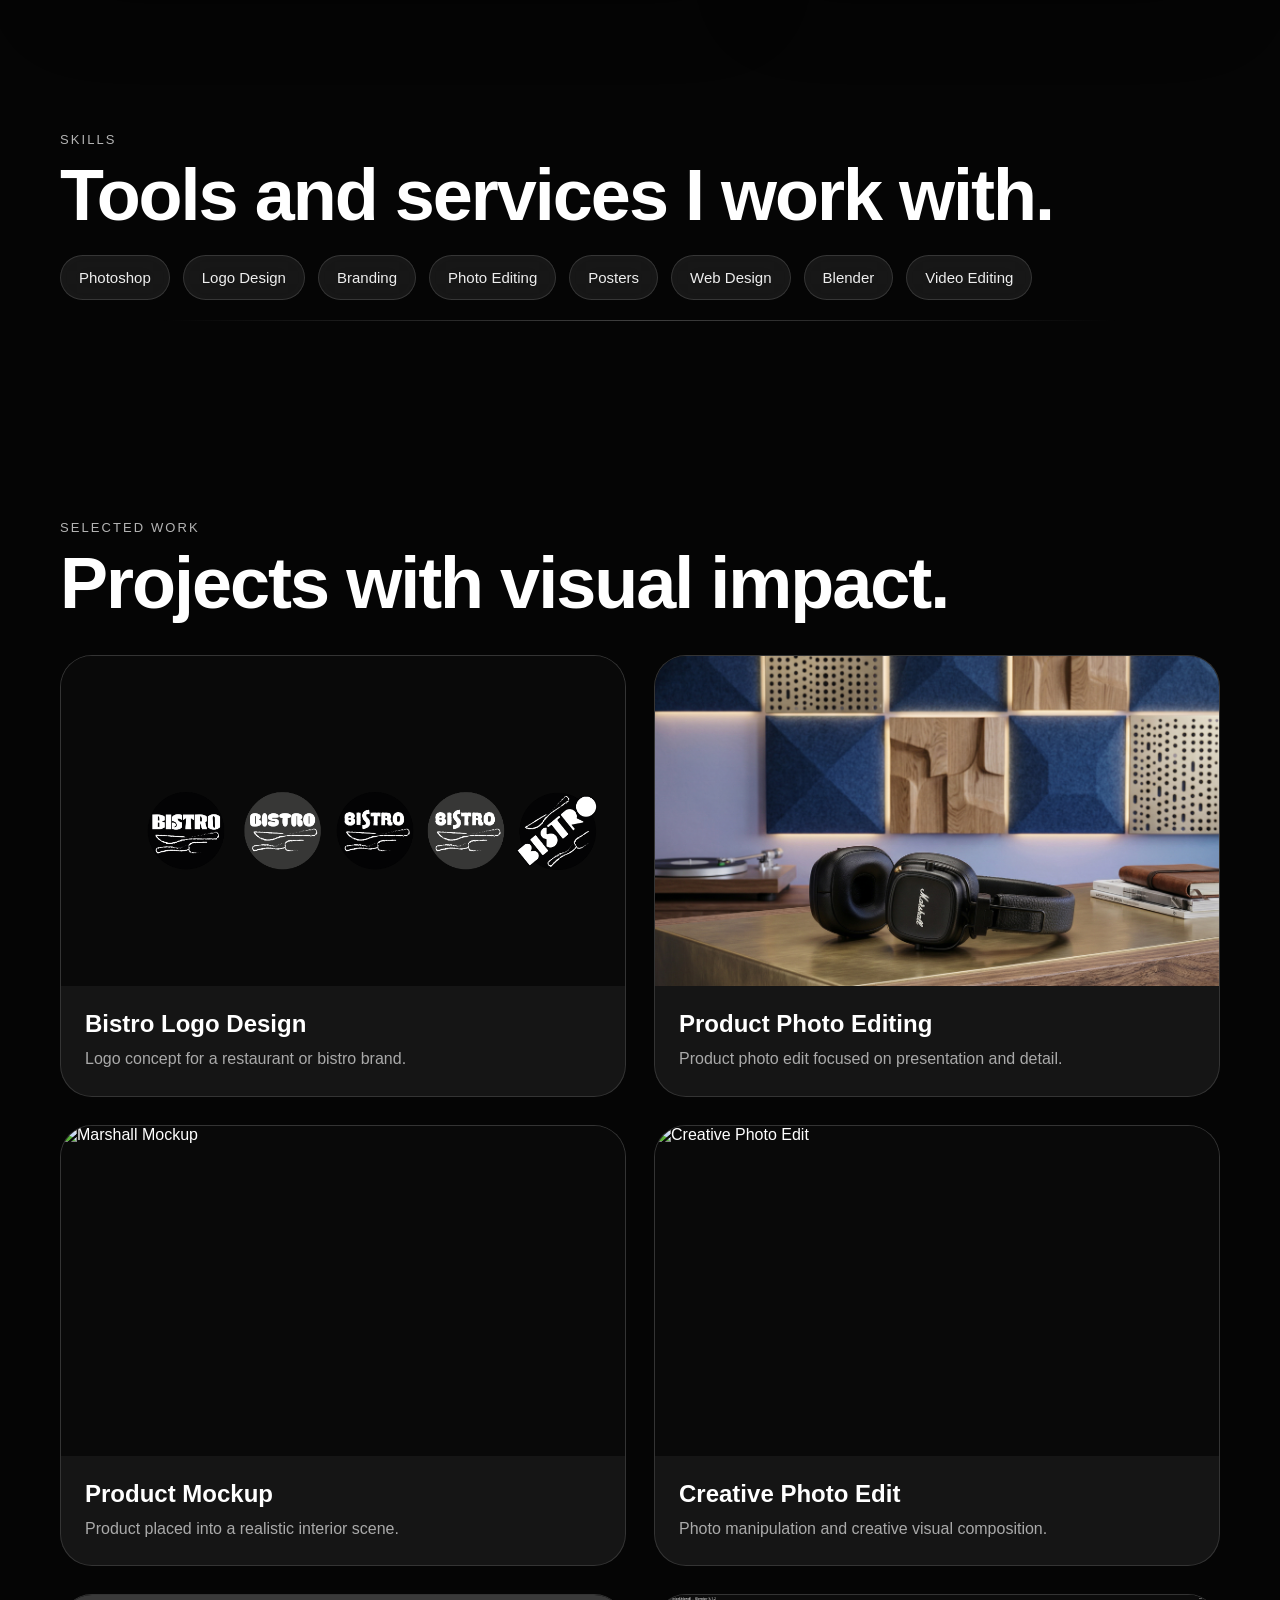
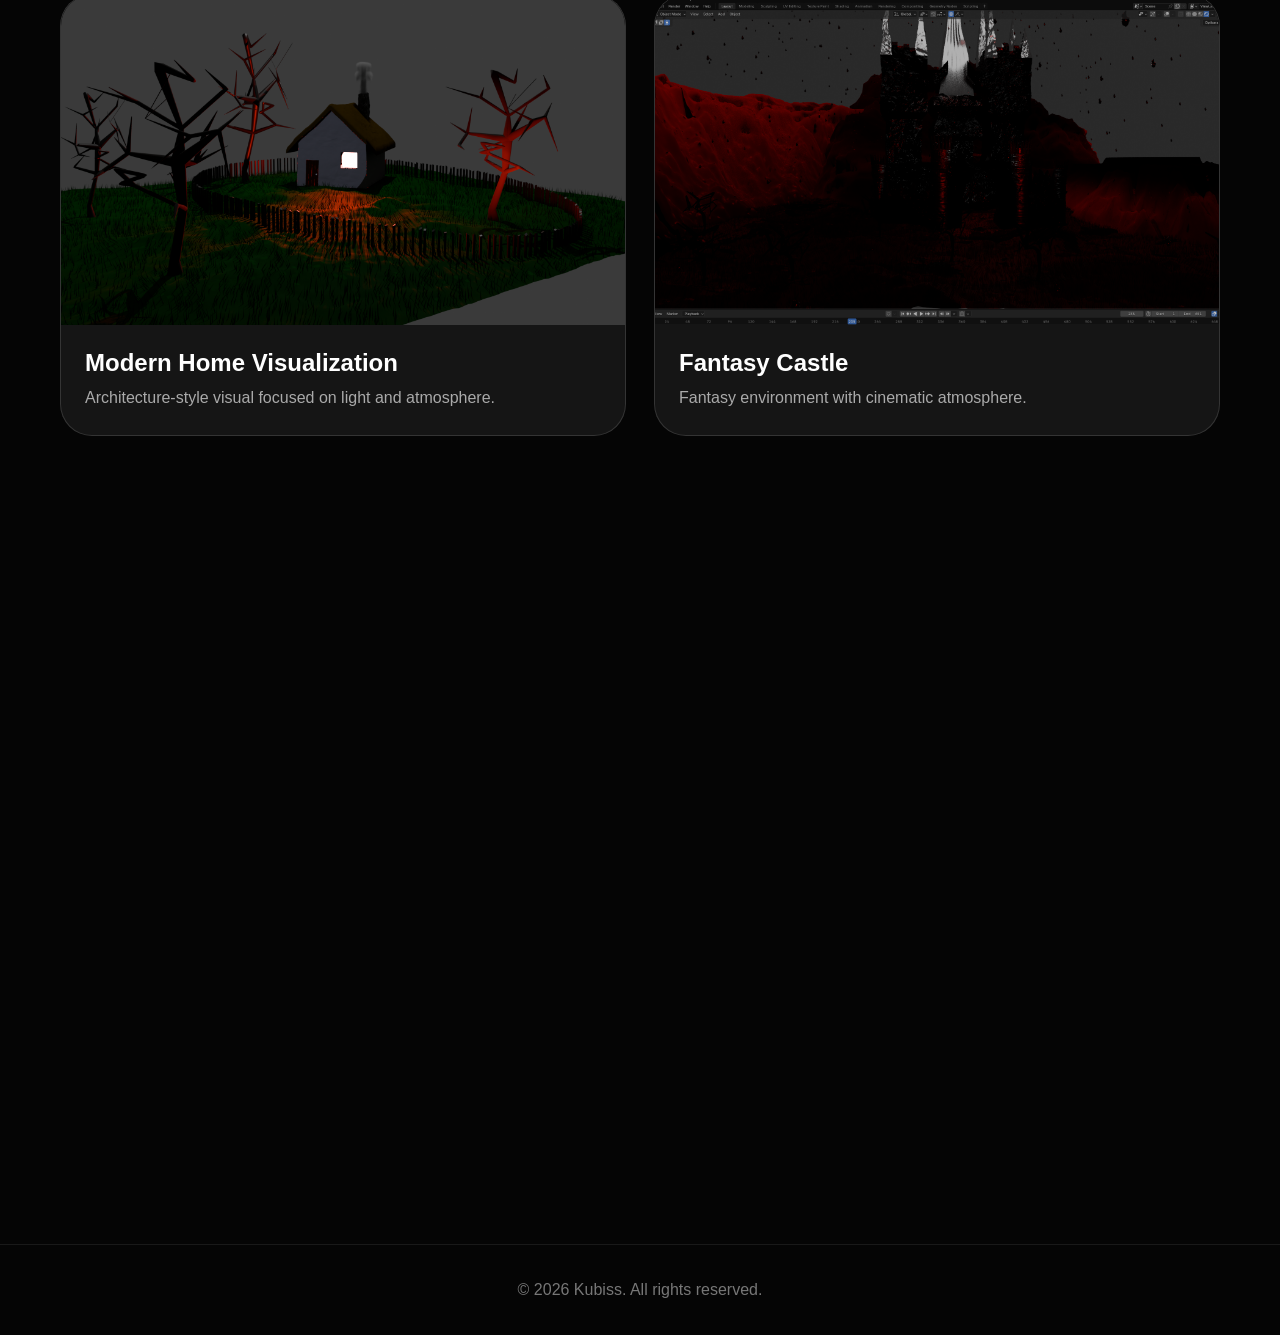
==== commit e672a99b: "Add files via upload" ====
--- a/index.html
+++ b/index.html
@@ -7,8 +7,6 @@
   <link rel="stylesheet" href="style.css" />
 </head>
 <body>
-  <div class="cursor-dot"></div>
-
   <div class="bg">
     <div class="noise"></div>
     <div class="mono-orb orb-one"></div>
--- a/style.css
+++ b/style.css
@@ -13,8 +13,7 @@
 a{text-decoration:none;color:inherit}
 button{font-family:inherit}
 
-.cursor-dot{position:fixed;top:0;left:0;width:12px;height:12px;border-radius:50%;background:#fff;pointer-events:none;z-index:9999;mix-blend-mode:difference;transform:translate(-50%,-50%);transition:width .2s ease,height .2s ease,opacity .2s ease}
-.cursor-dot.big{width:38px;height:38px;opacity:.9}
+.cursor-dot{display:none}
 
 .bg{position:fixed;inset:0;background:radial-gradient(circle at 50% 0%,#191919 0%,#050505 48%,#020202 100%);z-index:-5;overflow:hidden}
 .noise{position:absolute;inset:0;opacity:.08;background-image:url("data:image/svg+xml,%3Csvg xmlns='http://www.w3.org/2000/svg' width='140' height='140' viewBox='0 0 140 140'%3E%3Cfilter id='n'%3E%3CfeTurbulence type='fractalNoise' baseFrequency='.9' numOctaves='4' stitchTiles='stitch'/%3E%3C/filter%3E%3Crect width='140' height='140' filter='url(%23n)' opacity='.55'/%3E%3C/svg%3E")}
@@ -29,7 +28,7 @@
 .logo{font-weight:900;letter-spacing:.5px}.nav-quote{text-align:center;color:#bdbdbd;font-size:13px;font-style:italic;white-space:nowrap;overflow:hidden;text-overflow:ellipsis}.links{display:flex;gap:22px;color:#d4d4d4;font-size:14px}.links a{transition:.3s}.links a:hover{color:#fff;transform:translateY(-2px)}
 
 .hero-section{min-height:100vh;display:grid;place-items:center;text-align:center;padding:155px 20px 90px;position:relative}.hero-section:after{content:"";position:absolute;bottom:-1px;left:0;width:100%;height:220px;background:linear-gradient(to bottom,rgba(5,5,5,0),var(--bg));pointer-events:none}.hero-inner{max-width:980px;position:relative;z-index:2}.avatar-wrap{width:184px;height:184px;margin:0 auto 30px;border-radius:50%;display:grid;place-items:center;background:radial-gradient(circle,rgba(255,255,255,.22),rgba(255,255,255,.03) 55%,transparent 70%);box-shadow:0 0 80px rgba(255,255,255,.12);animation:avatarGlow 8s ease-in-out infinite alternate}.avatar{width:168px;height:168px;object-fit:cover;border-radius:50%;border:3px solid rgba(255,255,255,.22);display:block}.badge{display:inline-block;padding:10px 18px;border-radius:999px;background:rgba(255,255,255,.08);border:1px solid rgba(255,255,255,.14);color:#dedede;font-size:14px;margin-bottom:24px;backdrop-filter:blur(14px)}
-h1{font-size:clamp(72px,14vw,170px);letter-spacing:-7px;line-height:.9;margin-bottom:28px;color:#fff;text-shadow:0 0 50px rgba(255,255,255,.12);position:relative;display:inline-block}h1:after{content:"";position:absolute;left:4%;bottom:-8px;width:92%;height:1px;background:linear-gradient(90deg,transparent,#fff,transparent);opacity:.45}.role-line{font-size:clamp(26px,4.2vw,52px);font-weight:800;display:flex;align-items:center;justify-content:center;gap:14px;min-height:68px}.role-window{height:1.1em;overflow:hidden;display:inline-flex;align-items:center}.role-window span{display:inline-block;background:linear-gradient(90deg,#fff,#bdbdbd,#fff);-webkit-background-clip:text;-webkit-text-fill-color:transparent;animation:roleSwap .65s ease}.static-line{width:78px;height:3px;background:#fff;border-radius:999px;margin:18px auto 22px;opacity:.85}.hero-text{max-width:720px;margin:0 auto;color:#cfcfcf;font-size:20px;line-height:1.7}.buttons{display:flex;justify-content:center;gap:15px;flex-wrap:wrap;margin-top:36px}.btn{display:inline-block;padding:15px 32px;border-radius:999px;font-weight:800;transition:.35s ease}.primary{background:#fff;color:#111}.secondary{background:rgba(255,255,255,.06);border:1px solid rgba(255,255,255,.18);color:#fff}.btn:hover{transform:translateY(-5px) scale(1.03);box-shadow:0 20px 55px rgba(255,255,255,.16)}
+h1{font-size:clamp(72px,14vw,170px);letter-spacing:-7px;line-height:.9;margin-bottom:28px;color:#fff;text-shadow:0 0 50px rgba(255,255,255,.12);position:relative;display:inline-block}h1:after{content:"";position:absolute;left:4%;bottom:-8px;width:92%;height:1px;background:linear-gradient(90deg,transparent,#fff,transparent);opacity:.45}.role-line{font-size:clamp(26px,4.2vw,52px);font-weight:800;display:flex;align-items:center;justify-content:center;gap:14px;min-height:86px;line-height:1.22}.role-window{height:1.35em;overflow:visible;display:inline-flex;align-items:center;padding-bottom:.14em}.role-window span{display:inline-block;background:linear-gradient(90deg,#fff,#bdbdbd,#fff);-webkit-background-clip:text;-webkit-text-fill-color:transparent;animation:roleSwap .85s ease;line-height:1.22}.static-line{width:78px;height:3px;background:#fff;border-radius:999px;margin:10px auto 24px;opacity:.85}.hero-text{max-width:720px;margin:0 auto;color:#cfcfcf;font-size:20px;line-height:1.7}.buttons{display:flex;justify-content:center;gap:15px;flex-wrap:wrap;margin-top:36px}.btn{display:inline-block;padding:15px 32px;border-radius:999px;font-weight:800;transition:.35s ease}.primary{background:#fff;color:#111}.secondary{background:rgba(255,255,255,.06);border:1px solid rgba(255,255,255,.18);color:#fff}.btn:hover{transform:translateY(-5px) scale(1.03);box-shadow:0 20px 55px rgba(255,255,255,.16)}
 @keyframes avatarGlow{0%{box-shadow:0 0 70px rgba(255,255,255,.11)}50%{box-shadow:0 0 100px rgba(255,255,255,.20)}100%{box-shadow:0 0 80px rgba(255,255,255,.14)}}@keyframes roleSwap{from{transform:translateY(16px);opacity:0;filter:blur(5px)}to{transform:translateY(0);opacity:1;filter:blur(0)}}
 
 .section-pad{max-width:1200px;margin:auto;padding:120px 20px}.section-head{margin-bottom:36px}.section-head.compact{margin-bottom:24px}.eyebrow{color:#fff;font-size:13px;letter-spacing:.16em;text-transform:uppercase;margin-bottom:12px;opacity:.7}.section-head h2,section h2,.contact h2{font-size:clamp(38px,6vw,72px);line-height:1;letter-spacing:-2px}.about-grid{display:grid;grid-template-columns:1.2fr .8fr;gap:28px}.glass{background:linear-gradient(135deg,rgba(255,255,255,.09),rgba(255,255,255,.035));border:1px solid rgba(255,255,255,.13);border-radius:34px;padding:36px;backdrop-filter:blur(20px);box-shadow:0 25px 70px rgba(0,0,0,.38)}.soft-hover{transition:.45s ease}.soft-hover:hover{transform:translateY(-8px);box-shadow:0 35px 90px rgba(0,0,0,.45),0 0 70px rgba(255,255,255,.06)}.about-card p{font-size:18px;line-height:1.8;color:#cfcfcf}.focus-card{display:flex;flex-direction:column;justify-content:center}.focus-title{font-size:14px;text-transform:uppercase;letter-spacing:.16em;color:#aaa;margin-bottom:20px}.focus-list{display:grid;gap:12px}.focus-list span{padding:14px 16px;border-radius:18px;background:rgba(255,255,255,.055);border:1px solid rgba(255,255,255,.1);color:#eee;transition:.3s}.focus-list span:hover{transform:translateX(8px);background:rgba(255,255,255,.1)}
@@ -37,8 +36,8 @@
 
 .skills-section{max-width:1200px;margin:auto;padding:30px 20px 100px;position:relative}.skills{display:flex;flex-wrap:wrap;gap:13px}.skill-pill{position:relative;cursor:pointer;border:1px solid rgba(255,255,255,.13);background:rgba(255,255,255,.075);color:#eee;padding:13px 18px;border-radius:999px;font-size:15px;transition:.35s ease;backdrop-filter:blur(14px)}.skill-pill:hover{transform:translateY(-7px) scale(1.06);background:rgba(255,255,255,.14);box-shadow:0 18px 50px rgba(255,255,255,.1)}.tooltip{position:fixed;left:0;top:0;width:min(310px,calc(100vw - 30px));background:rgba(14,14,14,.92);border:1px solid rgba(255,255,255,.16);border-radius:22px;padding:18px;z-index:500;pointer-events:none;opacity:0;transform:translateY(12px) scale(.98);transition:opacity .2s ease,transform .2s ease;backdrop-filter:blur(22px);box-shadow:0 24px 80px rgba(0,0,0,.55)}.tooltip.active{opacity:1;transform:translateY(0) scale(1)}.tooltip h3{font-size:18px;margin-bottom:8px}.tooltip p{font-size:14px;color:#c9c9c9;line-height:1.55}
 
-.portfolio-section{position:relative}.portfolio-section:before{content:"";position:absolute;top:-80px;left:50%;transform:translateX(-50%);width:80%;height:1px;background:linear-gradient(90deg,transparent,rgba(255,255,255,.24),transparent)}.grid{display:grid;grid-template-columns:repeat(2,1fr);gap:28px}.card{position:relative;background:rgba(255,255,255,.065);border:1px solid rgba(255,255,255,.13);border-radius:32px;overflow:hidden;cursor:pointer;transition:.45s cubic-bezier(.2,.9,.2,1);min-height:420px}.card:hover{transform:translateY(-14px) scale(1.025);box-shadow:0 35px 90px rgba(0,0,0,.5),0 0 80px rgba(255,255,255,.08)}.card img{width:100%;height:330px;object-fit:cover;display:block;background:#090909;transition:.6s ease}.card:hover img{transform:scale(1.07);filter:brightness(.75)}.card img.logo-img{object-fit:contain;padding:28px}.card-info{padding:24px}.card-info h3{font-size:24px;margin-bottom:8px}.card-info p{color:#aaa;line-height:1.6}.card-overlay{position:absolute;inset:0;background:linear-gradient(to top,rgba(0,0,0,.72),transparent 55%);display:flex;flex-direction:column;justify-content:flex-end;padding:26px;opacity:0;transition:.35s ease;z-index:2}.card:hover .card-overlay{opacity:1}.card-overlay span{font-size:13px;text-transform:uppercase;letter-spacing:.14em;color:#d8d8d8;margin-bottom:8px}.card-overlay strong{font-size:28px;line-height:1.05}
+.portfolio-section{position:relative}.portfolio-section:before{content:"";position:absolute;top:-80px;left:50%;transform:translateX(-50%);width:80%;height:1px;background:linear-gradient(90deg,transparent,rgba(255,255,255,.24),transparent)}.grid{display:grid;grid-template-columns:repeat(2,1fr);gap:28px}.card{position:relative;background:rgba(255,255,255,.065);border:1px solid rgba(255,255,255,.13);border-radius:32px;overflow:hidden;cursor:pointer;transition:.45s cubic-bezier(.2,.9,.2,1);min-height:420px}.card:hover{transform:translateY(-14px) scale(1.025);box-shadow:0 35px 90px rgba(0,0,0,.5),0 0 80px rgba(255,255,255,.08)}.card img{width:100%;height:330px;object-fit:cover;display:block;background:#090909;transition:.6s ease}.card:hover img{transform:scale(1.07);filter:brightness(.75)}.card img.logo-img{object-fit:contain;padding:28px}.card-info{padding:24px}.card-info h3{font-size:24px;margin-bottom:8px}.card-info p{color:#aaa;line-height:1.6}.card-overlay{position:absolute;left:0;right:0;top:0;height:330px;background:linear-gradient(to top,rgba(0,0,0,.72),rgba(0,0,0,.18),transparent 70%);display:flex;flex-direction:column;justify-content:flex-end;padding:26px;opacity:0;transition:.35s ease;z-index:2;pointer-events:none}.card:hover .card-overlay{opacity:1}.card-overlay span{font-size:13px;text-transform:uppercase;letter-spacing:.14em;color:#d8d8d8;margin-bottom:8px}.card-overlay strong{font-size:28px;line-height:1.12}
 
 .contact{text-align:center}.contact-box{max-width:850px;margin:auto}.contact-box h2{margin-bottom:22px}.contact-box p{max-width:680px;margin:0 auto 28px;color:#cfcfcf;font-size:18px;line-height:1.7}.discord{margin-top:26px!important;color:#fff!important}.lightbox{position:fixed;inset:0;background:rgba(0,0,0,.88);display:none;align-items:center;justify-content:center;z-index:999;padding:28px}.lightbox.active{display:flex}.lightbox-content{max-width:94vw;max-height:90vh;text-align:center}.lightbox img{max-width:92vw;max-height:78vh;border-radius:24px;box-shadow:0 0 80px rgba(255,255,255,.12)}.lightbox-caption{margin-top:16px}.lightbox-caption h3{font-size:24px}.lightbox-caption p{color:#aaa;margin-top:6px}#close{position:fixed;top:22px;right:34px;background:none;border:none;color:#fff;font-size:44px;cursor:pointer;line-height:1}footer{text-align:center;padding:36px 20px;color:#777;border-top:1px solid rgba(255,255,255,.08)}
 
-@media(max-width:900px){.nav{grid-template-columns:auto 1fr;top:14px;border-radius:26px}.nav-quote{display:none}.links{display:none}.about-grid,.grid{grid-template-columns:1fr}.section-pad{padding:90px 20px}.skills-section{padding-bottom:80px}.hero-section{padding-top:130px}h1{letter-spacing:-3px}.role-line{font-size:30px;flex-direction:column;gap:4px}.hero-text{font-size:18px}.card{min-height:auto}.card img{height:290px}.cursor-dot{display:none}}
+@media(max-width:900px){.nav{grid-template-columns:auto 1fr;top:14px;border-radius:26px}.nav-quote{display:none}.links{display:none}.about-grid,.grid{grid-template-columns:1fr}.section-pad{padding:90px 20px}.skills-section{padding-bottom:80px}.hero-section{padding-top:130px}h1{letter-spacing:-3px}.role-line{font-size:30px;flex-direction:column;gap:4px;min-height:96px}.hero-text{font-size:18px}.card{min-height:auto}.card img{height:290px}.cursor-dot{display:none}}
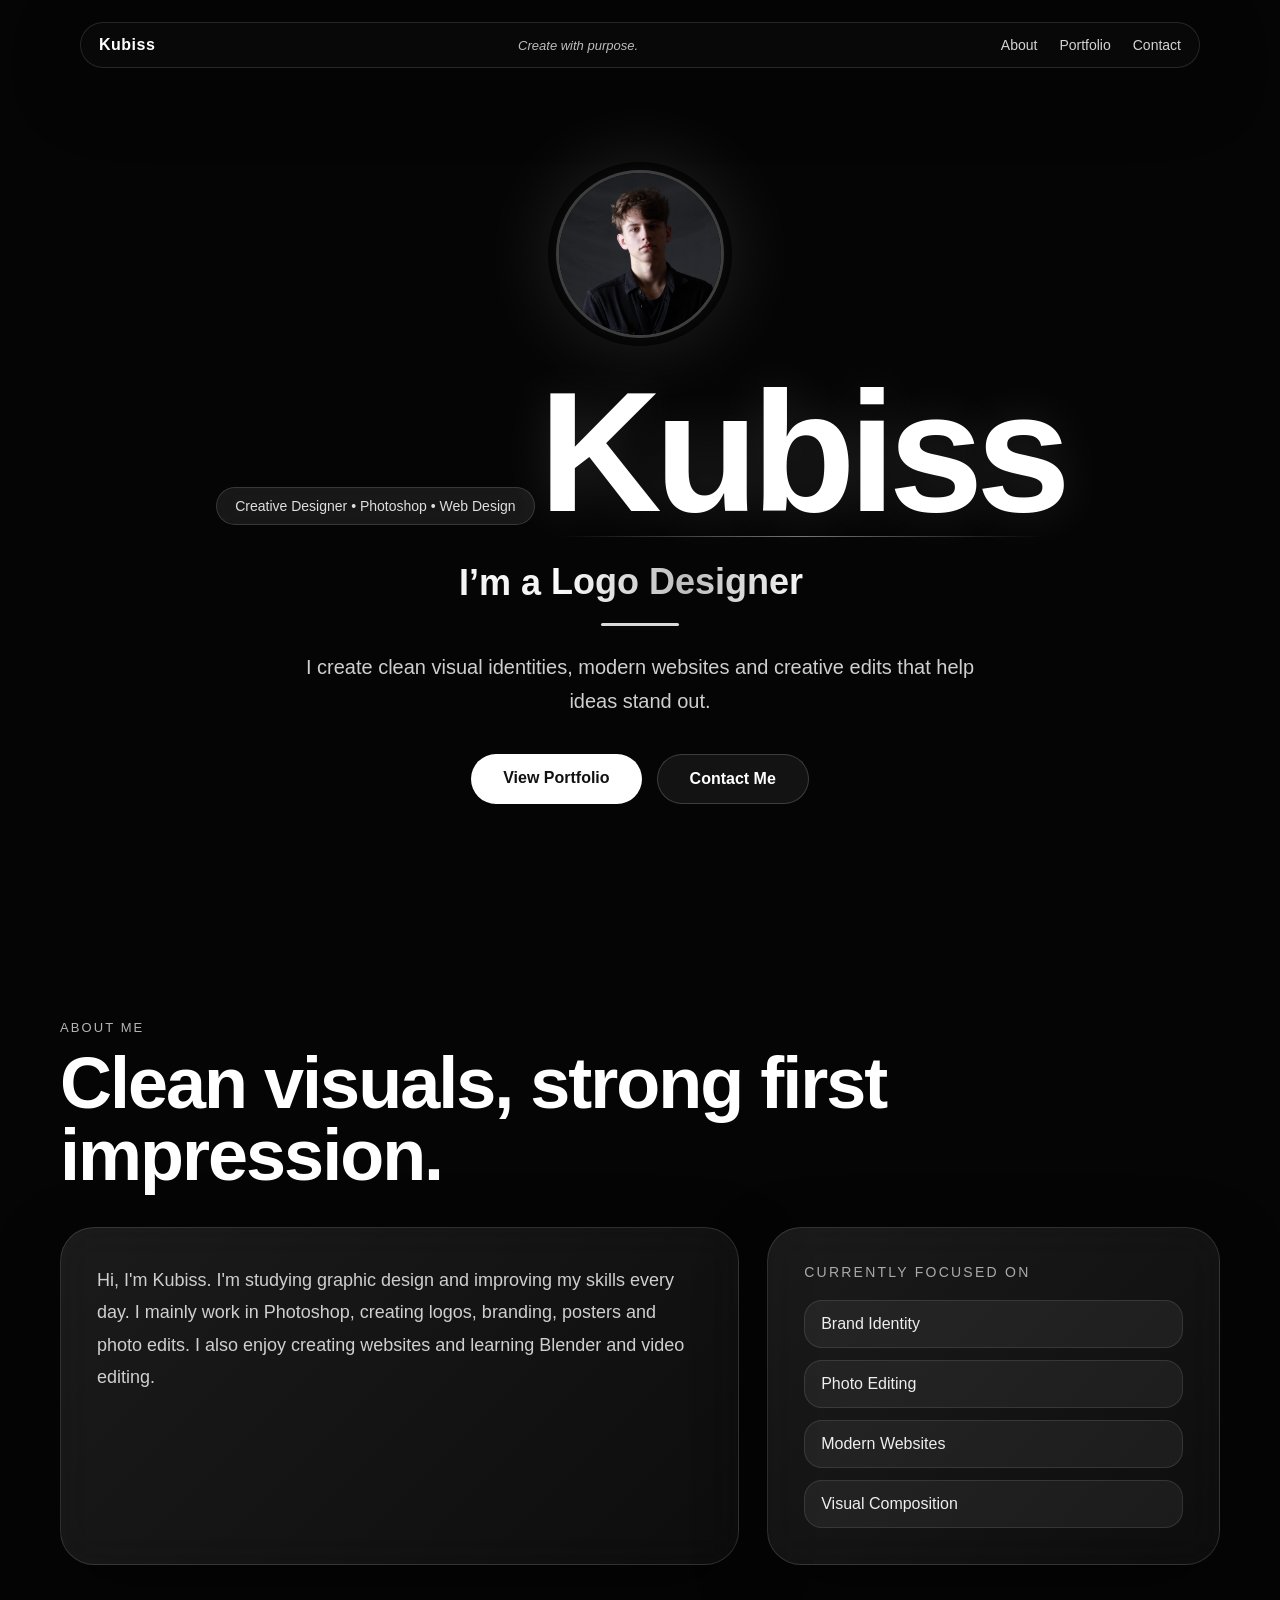
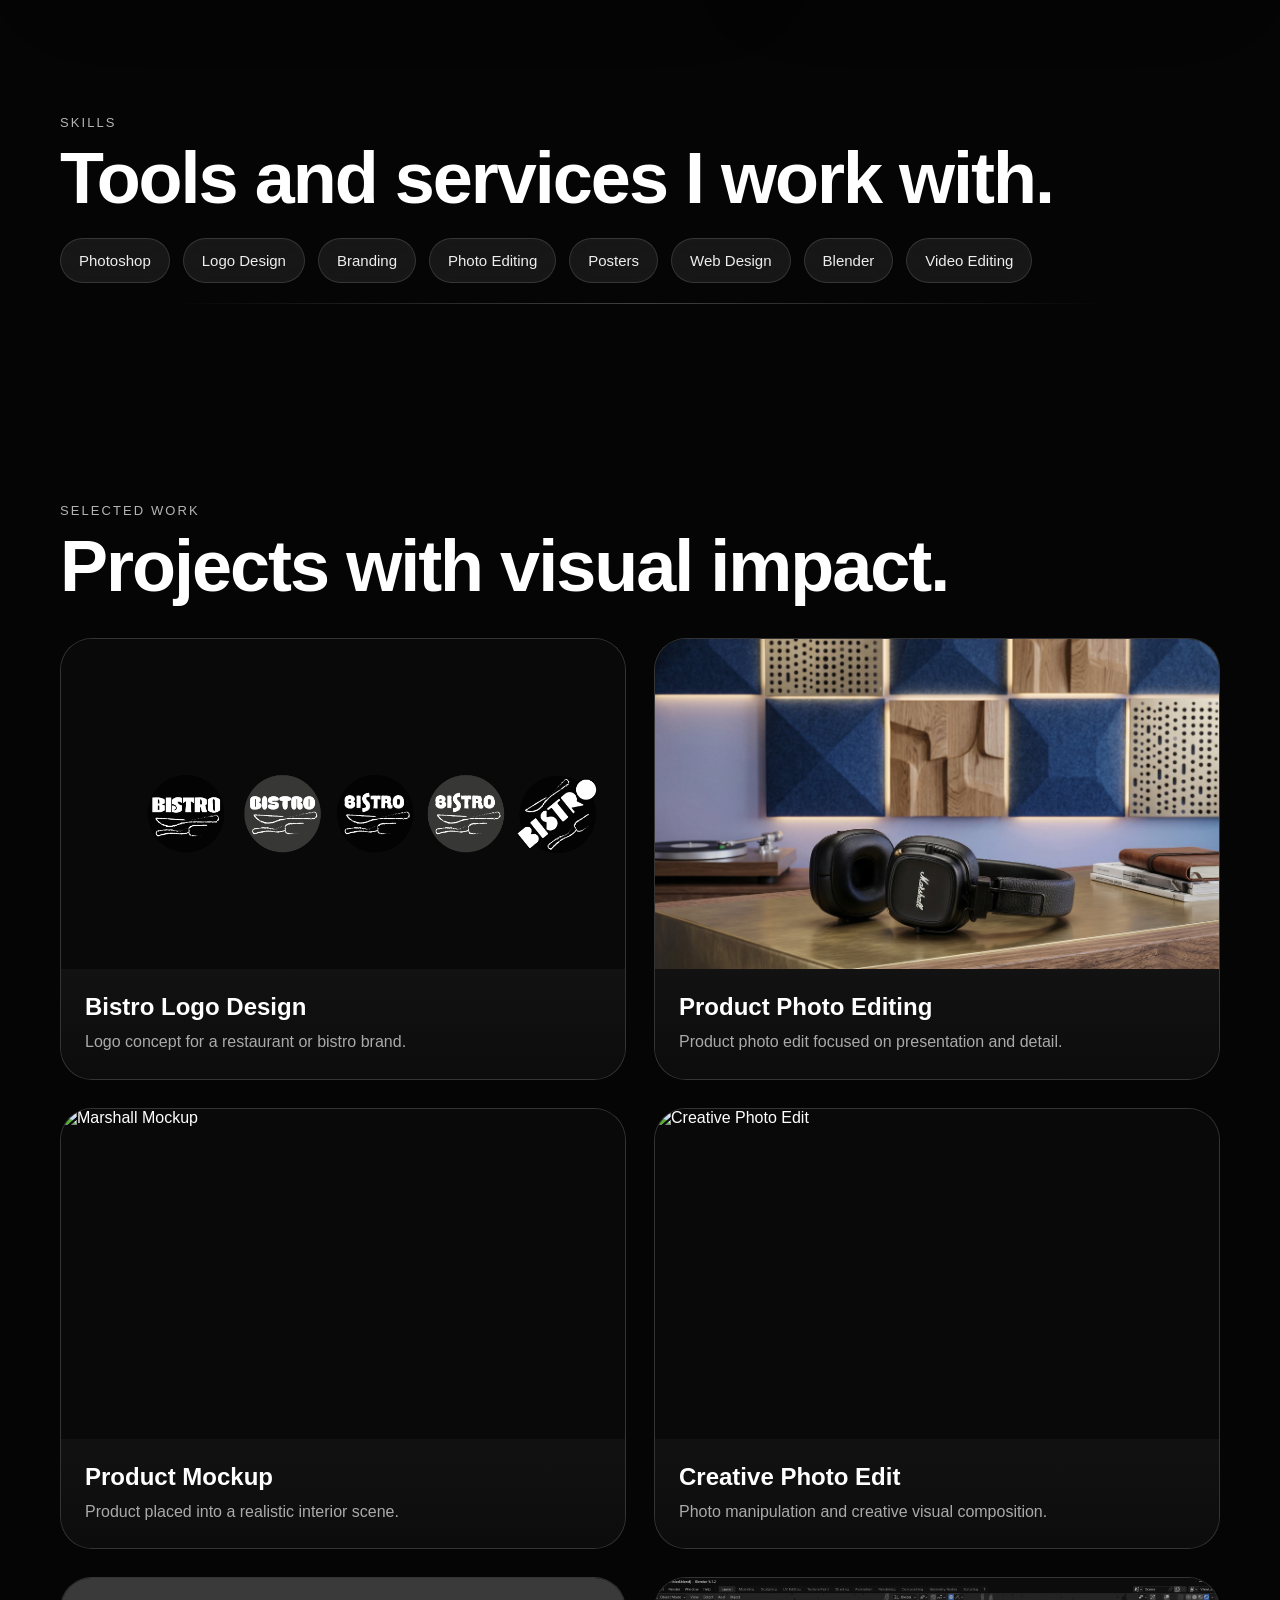
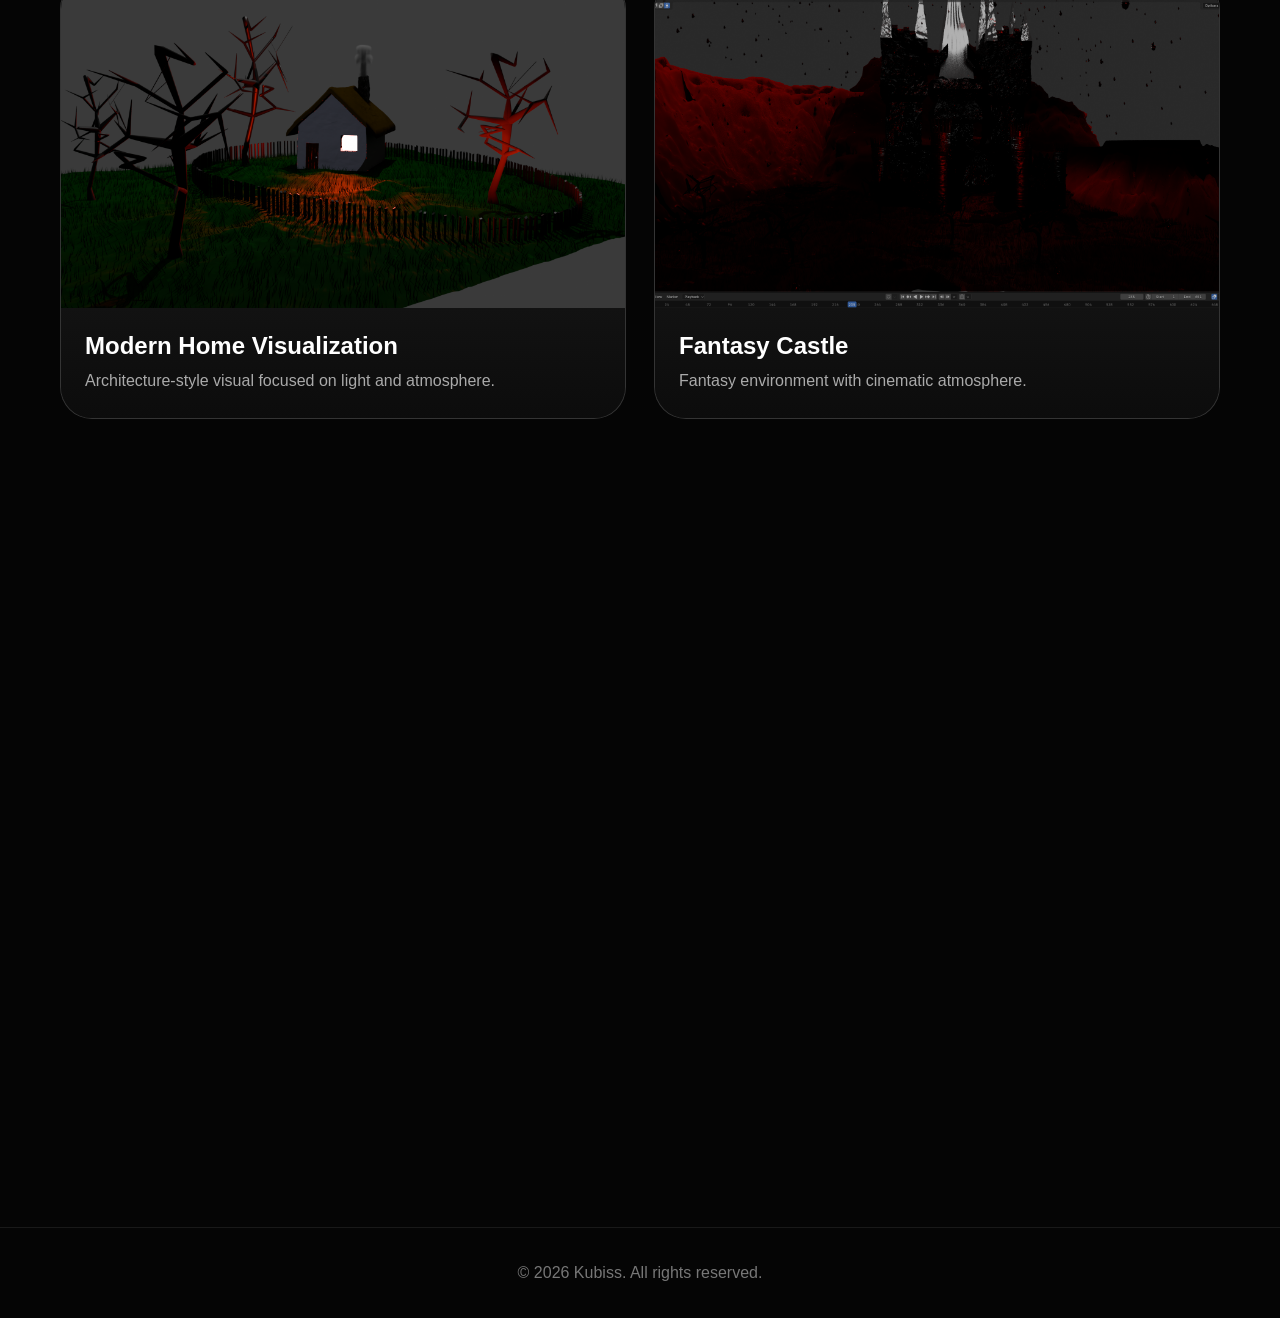
==== commit f78fa0fe: "Add files via upload" ====
--- a/index.html
+++ b/index.html
@@ -33,12 +33,11 @@
       <p class="badge">Creative Designer • Photoshop • Web Design</p>
       <h1>Kubiss</h1>
 
-      <div class="role-line">
-        <span>I'm a</span>
-        <span class="role-window"><span id="roleText">Graphic Designer</span></span>
-      </div>
+      <p class="role-line">
+        I’m a <span class="role-switch" id="roleSwitch">Graphic Designer</span>
+      </p>
 
-      <div class="static-line"></div>
+      <div class="role-underline" aria-hidden="true"></div>
 
       <p class="hero-text">
         I create clean visual identities, modern websites and creative edits that help ideas stand out.
--- a/style.css
+++ b/style.css
@@ -28,7 +28,7 @@
 .logo{font-weight:900;letter-spacing:.5px}.nav-quote{text-align:center;color:#bdbdbd;font-size:13px;font-style:italic;white-space:nowrap;overflow:hidden;text-overflow:ellipsis}.links{display:flex;gap:22px;color:#d4d4d4;font-size:14px}.links a{transition:.3s}.links a:hover{color:#fff;transform:translateY(-2px)}
 
 .hero-section{min-height:100vh;display:grid;place-items:center;text-align:center;padding:155px 20px 90px;position:relative}.hero-section:after{content:"";position:absolute;bottom:-1px;left:0;width:100%;height:220px;background:linear-gradient(to bottom,rgba(5,5,5,0),var(--bg));pointer-events:none}.hero-inner{max-width:980px;position:relative;z-index:2}.avatar-wrap{width:184px;height:184px;margin:0 auto 30px;border-radius:50%;display:grid;place-items:center;background:radial-gradient(circle,rgba(255,255,255,.22),rgba(255,255,255,.03) 55%,transparent 70%);box-shadow:0 0 80px rgba(255,255,255,.12);animation:avatarGlow 8s ease-in-out infinite alternate}.avatar{width:168px;height:168px;object-fit:cover;border-radius:50%;border:3px solid rgba(255,255,255,.22);display:block}.badge{display:inline-block;padding:10px 18px;border-radius:999px;background:rgba(255,255,255,.08);border:1px solid rgba(255,255,255,.14);color:#dedede;font-size:14px;margin-bottom:24px;backdrop-filter:blur(14px)}
-h1{font-size:clamp(72px,14vw,170px);letter-spacing:-7px;line-height:.9;margin-bottom:28px;color:#fff;text-shadow:0 0 50px rgba(255,255,255,.12);position:relative;display:inline-block}h1:after{content:"";position:absolute;left:4%;bottom:-8px;width:92%;height:1px;background:linear-gradient(90deg,transparent,#fff,transparent);opacity:.45}.role-line{font-size:clamp(26px,4.2vw,52px);font-weight:800;display:flex;align-items:center;justify-content:center;gap:14px;min-height:86px;line-height:1.22}.role-window{height:1.35em;overflow:visible;display:inline-flex;align-items:center;padding-bottom:.14em}.role-window span{display:inline-block;background:linear-gradient(90deg,#fff,#bdbdbd,#fff);-webkit-background-clip:text;-webkit-text-fill-color:transparent;animation:roleSwap .85s ease;line-height:1.22}.static-line{width:78px;height:3px;background:#fff;border-radius:999px;margin:10px auto 24px;opacity:.85}.hero-text{max-width:720px;margin:0 auto;color:#cfcfcf;font-size:20px;line-height:1.7}.buttons{display:flex;justify-content:center;gap:15px;flex-wrap:wrap;margin-top:36px}.btn{display:inline-block;padding:15px 32px;border-radius:999px;font-weight:800;transition:.35s ease}.primary{background:#fff;color:#111}.secondary{background:rgba(255,255,255,.06);border:1px solid rgba(255,255,255,.18);color:#fff}.btn:hover{transform:translateY(-5px) scale(1.03);box-shadow:0 20px 55px rgba(255,255,255,.16)}
+h1{font-size:clamp(72px,14vw,170px);letter-spacing:-7px;line-height:.9;margin-bottom:28px;color:#fff;text-shadow:0 0 50px rgba(255,255,255,.12);position:relative;display:inline-block}h1:after{content:"";position:absolute;left:4%;bottom:-8px;width:92%;height:1px;background:linear-gradient(90deg,transparent,#fff,transparent);opacity:.45}.role-line{font-size:clamp(22px,3vw,36px);font-weight:750;margin:0 auto 10px;color:#f5f5f5;line-height:1.35;min-height:54px;display:flex;align-items:center;justify-content:center;gap:10px;flex-wrap:wrap}.role-switch{display:inline-block;min-width:270px;text-align:left;position:relative;color:#fff;background:linear-gradient(90deg,#fff,#bdbdbd,#fff);-webkit-background-clip:text;-webkit-text-fill-color:transparent;line-height:1.35;padding-bottom:.08em}.role-switch.change{animation:roleSlide .8s cubic-bezier(.22,1,.36,1) both}.role-underline{width:78px;height:3px;background:#fff;border-radius:999px;margin:12px auto 24px;opacity:.85}@keyframes roleSlide{0%{opacity:0;transform:translateY(12px);filter:blur(8px)}100%{opacity:1;transform:translateY(0);filter:blur(0)}}.hero-text{max-width:720px;margin:0 auto;color:#cfcfcf;font-size:20px;line-height:1.7}.buttons{display:flex;justify-content:center;gap:15px;flex-wrap:wrap;margin-top:36px}.btn{display:inline-block;padding:15px 32px;border-radius:999px;font-weight:800;transition:.35s ease}.primary{background:#fff;color:#111}.secondary{background:rgba(255,255,255,.06);border:1px solid rgba(255,255,255,.18);color:#fff}.btn:hover{transform:translateY(-5px) scale(1.03);box-shadow:0 20px 55px rgba(255,255,255,.16)}
 @keyframes avatarGlow{0%{box-shadow:0 0 70px rgba(255,255,255,.11)}50%{box-shadow:0 0 100px rgba(255,255,255,.20)}100%{box-shadow:0 0 80px rgba(255,255,255,.14)}}@keyframes roleSwap{from{transform:translateY(16px);opacity:0;filter:blur(5px)}to{transform:translateY(0);opacity:1;filter:blur(0)}}
 
 .section-pad{max-width:1200px;margin:auto;padding:120px 20px}.section-head{margin-bottom:36px}.section-head.compact{margin-bottom:24px}.eyebrow{color:#fff;font-size:13px;letter-spacing:.16em;text-transform:uppercase;margin-bottom:12px;opacity:.7}.section-head h2,section h2,.contact h2{font-size:clamp(38px,6vw,72px);line-height:1;letter-spacing:-2px}.about-grid{display:grid;grid-template-columns:1.2fr .8fr;gap:28px}.glass{background:linear-gradient(135deg,rgba(255,255,255,.09),rgba(255,255,255,.035));border:1px solid rgba(255,255,255,.13);border-radius:34px;padding:36px;backdrop-filter:blur(20px);box-shadow:0 25px 70px rgba(0,0,0,.38)}.soft-hover{transition:.45s ease}.soft-hover:hover{transform:translateY(-8px);box-shadow:0 35px 90px rgba(0,0,0,.45),0 0 70px rgba(255,255,255,.06)}.about-card p{font-size:18px;line-height:1.8;color:#cfcfcf}.focus-card{display:flex;flex-direction:column;justify-content:center}.focus-title{font-size:14px;text-transform:uppercase;letter-spacing:.16em;color:#aaa;margin-bottom:20px}.focus-list{display:grid;gap:12px}.focus-list span{padding:14px 16px;border-radius:18px;background:rgba(255,255,255,.055);border:1px solid rgba(255,255,255,.1);color:#eee;transition:.3s}.focus-list span:hover{transform:translateX(8px);background:rgba(255,255,255,.1)}
@@ -36,8 +36,8 @@
 
 .skills-section{max-width:1200px;margin:auto;padding:30px 20px 100px;position:relative}.skills{display:flex;flex-wrap:wrap;gap:13px}.skill-pill{position:relative;cursor:pointer;border:1px solid rgba(255,255,255,.13);background:rgba(255,255,255,.075);color:#eee;padding:13px 18px;border-radius:999px;font-size:15px;transition:.35s ease;backdrop-filter:blur(14px)}.skill-pill:hover{transform:translateY(-7px) scale(1.06);background:rgba(255,255,255,.14);box-shadow:0 18px 50px rgba(255,255,255,.1)}.tooltip{position:fixed;left:0;top:0;width:min(310px,calc(100vw - 30px));background:rgba(14,14,14,.92);border:1px solid rgba(255,255,255,.16);border-radius:22px;padding:18px;z-index:500;pointer-events:none;opacity:0;transform:translateY(12px) scale(.98);transition:opacity .2s ease,transform .2s ease;backdrop-filter:blur(22px);box-shadow:0 24px 80px rgba(0,0,0,.55)}.tooltip.active{opacity:1;transform:translateY(0) scale(1)}.tooltip h3{font-size:18px;margin-bottom:8px}.tooltip p{font-size:14px;color:#c9c9c9;line-height:1.55}
 
-.portfolio-section{position:relative}.portfolio-section:before{content:"";position:absolute;top:-80px;left:50%;transform:translateX(-50%);width:80%;height:1px;background:linear-gradient(90deg,transparent,rgba(255,255,255,.24),transparent)}.grid{display:grid;grid-template-columns:repeat(2,1fr);gap:28px}.card{position:relative;background:rgba(255,255,255,.065);border:1px solid rgba(255,255,255,.13);border-radius:32px;overflow:hidden;cursor:pointer;transition:.45s cubic-bezier(.2,.9,.2,1);min-height:420px}.card:hover{transform:translateY(-14px) scale(1.025);box-shadow:0 35px 90px rgba(0,0,0,.5),0 0 80px rgba(255,255,255,.08)}.card img{width:100%;height:330px;object-fit:cover;display:block;background:#090909;transition:.6s ease}.card:hover img{transform:scale(1.07);filter:brightness(.75)}.card img.logo-img{object-fit:contain;padding:28px}.card-info{padding:24px}.card-info h3{font-size:24px;margin-bottom:8px}.card-info p{color:#aaa;line-height:1.6}.card-overlay{position:absolute;left:0;right:0;top:0;height:330px;background:linear-gradient(to top,rgba(0,0,0,.72),rgba(0,0,0,.18),transparent 70%);display:flex;flex-direction:column;justify-content:flex-end;padding:26px;opacity:0;transition:.35s ease;z-index:2;pointer-events:none}.card:hover .card-overlay{opacity:1}.card-overlay span{font-size:13px;text-transform:uppercase;letter-spacing:.14em;color:#d8d8d8;margin-bottom:8px}.card-overlay strong{font-size:28px;line-height:1.12}
+.portfolio-section{position:relative}.portfolio-section:before{content:"";position:absolute;top:-80px;left:50%;transform:translateX(-50%);width:80%;height:1px;background:linear-gradient(90deg,transparent,rgba(255,255,255,.24),transparent)}.grid{display:grid;grid-template-columns:repeat(2,1fr);gap:28px}.card{position:relative;background:rgba(255,255,255,.065);border:1px solid rgba(255,255,255,.13);border-radius:32px;overflow:hidden;cursor:pointer;transition:.45s cubic-bezier(.2,.9,.2,1);min-height:420px}.card:hover{transform:translateY(-14px) scale(1.025);box-shadow:0 35px 90px rgba(0,0,0,.5),0 0 80px rgba(255,255,255,.08)}.card img{width:100%;height:330px;object-fit:cover;display:block;background:#090909;transition:.6s ease}.card:hover img{transform:scale(1.07);filter:brightness(.75)}.card img.logo-img{object-fit:contain;padding:28px}.card-info{padding:24px}.card-info h3{font-size:24px;margin-bottom:8px}.card-info p{color:#aaa;line-height:1.6}.card-overlay{display:none}.card-info{position:relative;z-index:3;background:linear-gradient(180deg,rgba(18,18,18,.92),rgba(12,12,12,.96))}.card:hover .card-info h3{transform:translateY(-2px)}.card-info h3{transition:.35s ease}.card-info p{max-width:95%}
 
 .contact{text-align:center}.contact-box{max-width:850px;margin:auto}.contact-box h2{margin-bottom:22px}.contact-box p{max-width:680px;margin:0 auto 28px;color:#cfcfcf;font-size:18px;line-height:1.7}.discord{margin-top:26px!important;color:#fff!important}.lightbox{position:fixed;inset:0;background:rgba(0,0,0,.88);display:none;align-items:center;justify-content:center;z-index:999;padding:28px}.lightbox.active{display:flex}.lightbox-content{max-width:94vw;max-height:90vh;text-align:center}.lightbox img{max-width:92vw;max-height:78vh;border-radius:24px;box-shadow:0 0 80px rgba(255,255,255,.12)}.lightbox-caption{margin-top:16px}.lightbox-caption h3{font-size:24px}.lightbox-caption p{color:#aaa;margin-top:6px}#close{position:fixed;top:22px;right:34px;background:none;border:none;color:#fff;font-size:44px;cursor:pointer;line-height:1}footer{text-align:center;padding:36px 20px;color:#777;border-top:1px solid rgba(255,255,255,.08)}
 
-@media(max-width:900px){.nav{grid-template-columns:auto 1fr;top:14px;border-radius:26px}.nav-quote{display:none}.links{display:none}.about-grid,.grid{grid-template-columns:1fr}.section-pad{padding:90px 20px}.skills-section{padding-bottom:80px}.hero-section{padding-top:130px}h1{letter-spacing:-3px}.role-line{font-size:30px;flex-direction:column;gap:4px;min-height:96px}.hero-text{font-size:18px}.card{min-height:auto}.card img{height:290px}.cursor-dot{display:none}}
+@media(max-width:900px){.nav{grid-template-columns:auto 1fr;top:14px;border-radius:26px}.nav-quote{display:none}.links{display:none}.about-grid,.grid{grid-template-columns:1fr}.section-pad{padding:90px 20px}.skills-section{padding-bottom:80px}.hero-section{padding-top:130px}h1{letter-spacing:-3px}.role-line{font-size:26px;flex-direction:column;gap:4px;min-height:86px}.role-switch{min-width:auto;text-align:center}.hero-text{font-size:18px}.card{min-height:auto}.card img{height:290px}.cursor-dot{display:none}}
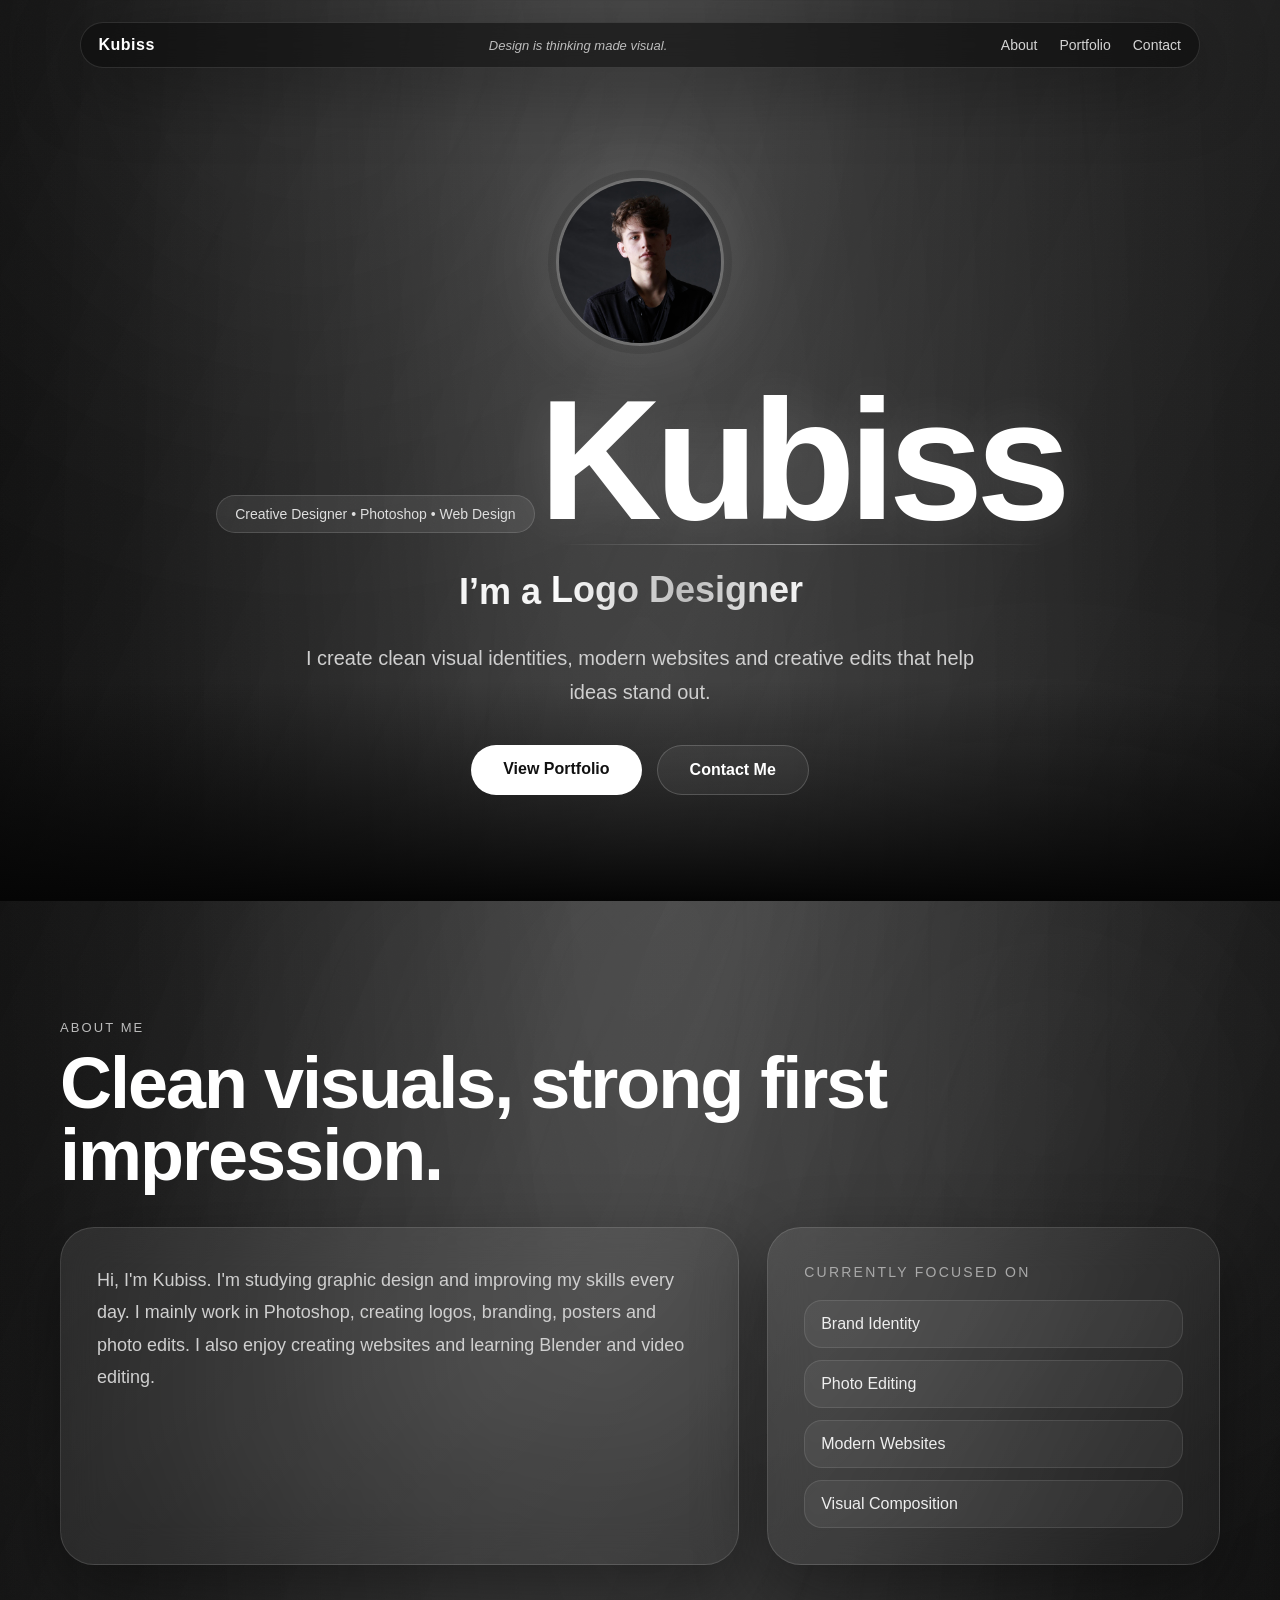
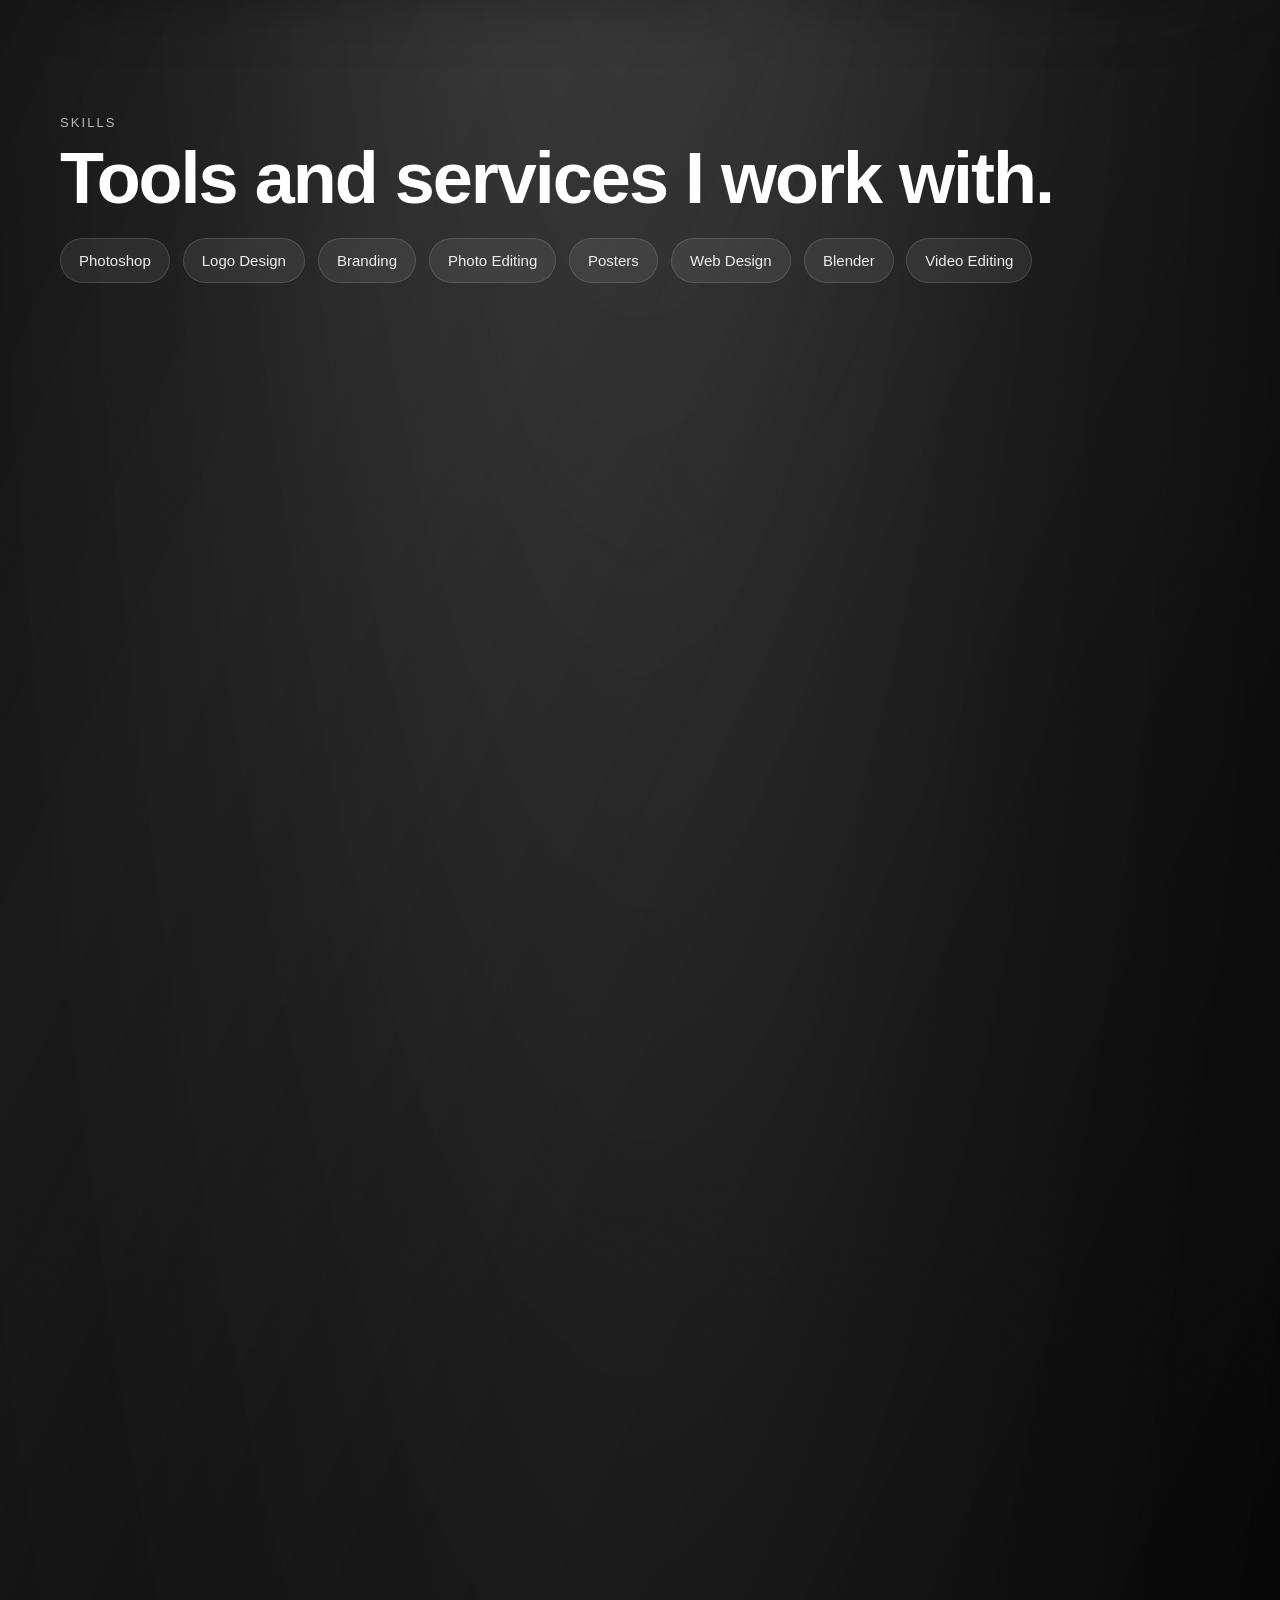
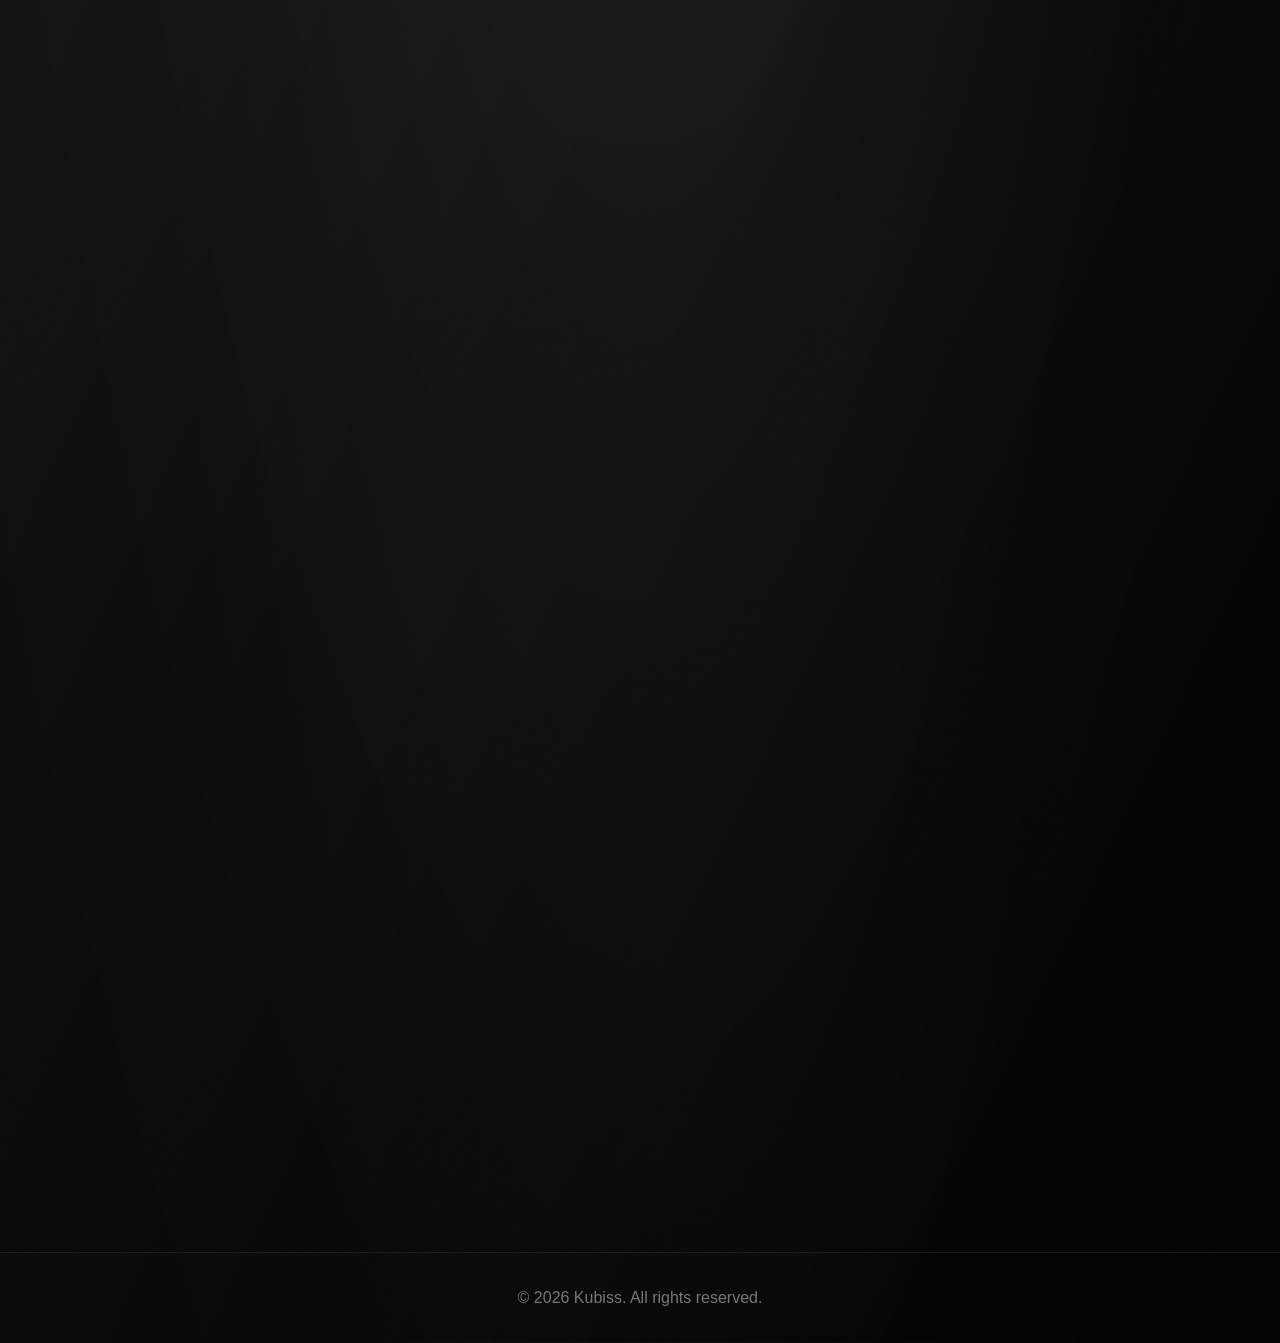
==== commit 04aec51d: "Add files via upload" ====
--- a/index.html
+++ b/index.html
@@ -36,8 +36,6 @@
       <p class="role-line">
         I’m a <span class="role-switch" id="roleSwitch">Graphic Designer</span>
       </p>
-
-      <div class="role-underline" aria-hidden="true"></div>
 
       <p class="hero-text">
         I create clean visual identities, modern websites and creative edits that help ideas stand out.
--- a/style.css
+++ b/style.css
@@ -9,26 +9,39 @@
 
 *{margin:0;padding:0;box-sizing:border-box;scroll-behavior:smooth}
 html{background:var(--bg)}
-body{font-family:Arial,Helvetica,sans-serif;background:var(--bg);color:var(--text);overflow-x:hidden;min-height:100vh}
+body{font-family:Arial,Helvetica,sans-serif;background:var(--bg);color:var(--text);overflow-x:hidden;min-height:100vh;opacity:0;animation:pageReveal 1.05s cubic-bezier(.16,1,.3,1) .12s forwards}
 a{text-decoration:none;color:inherit}
 button{font-family:inherit}
 
 .cursor-dot{display:none}
 
-.bg{position:fixed;inset:0;background:radial-gradient(circle at 50% 0%,#191919 0%,#050505 48%,#020202 100%);z-index:-5;overflow:hidden}
-.noise{position:absolute;inset:0;opacity:.08;background-image:url("data:image/svg+xml,%3Csvg xmlns='http://www.w3.org/2000/svg' width='140' height='140' viewBox='0 0 140 140'%3E%3Cfilter id='n'%3E%3CfeTurbulence type='fractalNoise' baseFrequency='.9' numOctaves='4' stitchTiles='stitch'/%3E%3C/filter%3E%3Crect width='140' height='140' filter='url(%23n)' opacity='.55'/%3E%3C/svg%3E")}
-.mono-orb{position:absolute;border-radius:50%;filter:blur(90px);opacity:.34;animation:monoMove 18s infinite alternate ease-in-out;background:#fff}
-.orb-one{width:520px;height:520px;top:7%;left:8%}
-.orb-two{width:460px;height:460px;right:4%;top:35%;animation-delay:4s;opacity:.18}
-.line-wave{position:absolute;left:-10%;top:30%;width:120%;height:380px;background:linear-gradient(120deg,transparent 25%,rgba(255,255,255,.08),transparent 70%);transform:rotate(-8deg);animation:waveSlide 14s ease-in-out infinite alternate}
-@keyframes monoMove{0%{transform:translate(0,0) scale(1)}50%{transform:translate(50px,-35px) scale(1.12)}100%{transform:translate(-40px,45px) scale(.96)}}
-@keyframes waveSlide{from{transform:translateX(-5%) rotate(-8deg)}to{transform:translateX(5%) rotate(-8deg)}}
+/* smooth monochrome aurora background */
+.bg{position:fixed;inset:0;background:
+  radial-gradient(ellipse at 50% -15%,rgba(255,255,255,.20) 0%,rgba(255,255,255,.09) 30%,rgba(255,255,255,.025) 58%,transparent 78%),
+  linear-gradient(180deg,#090909 0%,#050505 50%,#020202 100%);
+  z-index:-5;overflow:hidden}
+.bg:before{content:"";position:absolute;inset:-35%;background:
+  linear-gradient(115deg,transparent 18%,rgba(255,255,255,.11) 42%,rgba(255,255,255,.055) 52%,transparent 75%);
+  filter:blur(120px);opacity:.72;animation:auroraFlow 32s cubic-bezier(.45,0,.25,1) infinite alternate}
+.bg:after{content:"";position:absolute;inset:-20%;background:
+  radial-gradient(ellipse at 50% 28%,rgba(255,255,255,.12) 0%,rgba(255,255,255,.045) 34%,transparent 72%);
+  filter:blur(95px);opacity:.58;animation:softBreath 16s ease-in-out infinite alternate}
+.noise{position:absolute;inset:0;opacity:.035;background-image:url("data:image/svg+xml,%3Csvg xmlns='http://www.w3.org/2000/svg' width='140' height='140' viewBox='0 0 140 140'%3E%3Cfilter id='n'%3E%3CfeTurbulence type='fractalNoise' baseFrequency='.9' numOctaves='4' stitchTiles='stitch'/%3E%3C/filter%3E%3Crect width='140' height='140' filter='url(%23n)' opacity='.45'/%3E%3C/svg%3E")}
+.mono-orb{position:absolute;border-radius:50%;filter:blur(170px);opacity:.22;animation:monoMove 38s infinite alternate cubic-bezier(.45,0,.25,1);background:radial-gradient(circle,rgba(255,255,255,.85),rgba(255,255,255,.18) 38%,transparent 76%)}
+.orb-one{width:820px;height:820px;top:-8%;left:-8%;opacity:.20}
+.orb-two{width:780px;height:780px;right:-12%;top:16%;animation-delay:9s;opacity:.18}
+.line-wave{position:absolute;left:-30%;top:18%;width:160%;height:620px;background:linear-gradient(115deg,transparent 25%,rgba(255,255,255,.12) 49%,rgba(255,255,255,.04) 58%,transparent 80%);filter:blur(55px);transform:rotate(-7deg);animation:waveSlide 34s cubic-bezier(.45,0,.25,1) infinite alternate;opacity:.52}
+@keyframes monoMove{0%{transform:translate3d(0,0,0) scale(1)}50%{transform:translate3d(28px,-24px,0) scale(1.08)}100%{transform:translate3d(-24px,26px,0) scale(1.12)}}
+@keyframes waveSlide{from{transform:translateX(-4%) rotate(-7deg);opacity:.40}to{transform:translateX(4%) rotate(-7deg);opacity:.68}}
+@keyframes auroraFlow{0%{transform:translate3d(-4%,1%,0) rotate(-3deg) scale(1)}50%{transform:translate3d(3%,-2%,0) rotate(4deg) scale(1.06)}100%{transform:translate3d(5%,2%,0) rotate(-2deg) scale(1.1)}}
+@keyframes softBreath{from{opacity:.42}to{opacity:.72}}
+@keyframes pageReveal{0%{opacity:0;filter:blur(8px)}100%{opacity:1;filter:blur(0)}}
 
-.nav{position:fixed;top:22px;left:50%;transform:translateX(-50%);width:calc(100% - 42px);max-width:1120px;z-index:100;padding:13px 18px;border-radius:999px;background:rgba(12,12,12,.62);border:1px solid rgba(255,255,255,.12);backdrop-filter:blur(22px);display:grid;grid-template-columns:auto 1fr auto;align-items:center;gap:18px;box-shadow:0 18px 70px rgba(0,0,0,.35)}
+.nav{position:fixed;top:22px;left:50%;transform:translateX(-50%);width:calc(100% - 42px);max-width:1120px;z-index:100;padding:13px 18px;border-radius:999px;background:rgba(12,12,12,.62);border:1px solid rgba(255,255,255,.12);backdrop-filter:blur(22px);display:grid;grid-template-columns:auto 1fr auto;align-items:center;gap:18px;box-shadow:0 18px 70px rgba(0,0,0,.35);animation:navDrop .95s cubic-bezier(.16,1,.3,1) .25s both}
 .logo{font-weight:900;letter-spacing:.5px}.nav-quote{text-align:center;color:#bdbdbd;font-size:13px;font-style:italic;white-space:nowrap;overflow:hidden;text-overflow:ellipsis}.links{display:flex;gap:22px;color:#d4d4d4;font-size:14px}.links a{transition:.3s}.links a:hover{color:#fff;transform:translateY(-2px)}
 
-.hero-section{min-height:100vh;display:grid;place-items:center;text-align:center;padding:155px 20px 90px;position:relative}.hero-section:after{content:"";position:absolute;bottom:-1px;left:0;width:100%;height:220px;background:linear-gradient(to bottom,rgba(5,5,5,0),var(--bg));pointer-events:none}.hero-inner{max-width:980px;position:relative;z-index:2}.avatar-wrap{width:184px;height:184px;margin:0 auto 30px;border-radius:50%;display:grid;place-items:center;background:radial-gradient(circle,rgba(255,255,255,.22),rgba(255,255,255,.03) 55%,transparent 70%);box-shadow:0 0 80px rgba(255,255,255,.12);animation:avatarGlow 8s ease-in-out infinite alternate}.avatar{width:168px;height:168px;object-fit:cover;border-radius:50%;border:3px solid rgba(255,255,255,.22);display:block}.badge{display:inline-block;padding:10px 18px;border-radius:999px;background:rgba(255,255,255,.08);border:1px solid rgba(255,255,255,.14);color:#dedede;font-size:14px;margin-bottom:24px;backdrop-filter:blur(14px)}
-h1{font-size:clamp(72px,14vw,170px);letter-spacing:-7px;line-height:.9;margin-bottom:28px;color:#fff;text-shadow:0 0 50px rgba(255,255,255,.12);position:relative;display:inline-block}h1:after{content:"";position:absolute;left:4%;bottom:-8px;width:92%;height:1px;background:linear-gradient(90deg,transparent,#fff,transparent);opacity:.45}.role-line{font-size:clamp(22px,3vw,36px);font-weight:750;margin:0 auto 10px;color:#f5f5f5;line-height:1.35;min-height:54px;display:flex;align-items:center;justify-content:center;gap:10px;flex-wrap:wrap}.role-switch{display:inline-block;min-width:270px;text-align:left;position:relative;color:#fff;background:linear-gradient(90deg,#fff,#bdbdbd,#fff);-webkit-background-clip:text;-webkit-text-fill-color:transparent;line-height:1.35;padding-bottom:.08em}.role-switch.change{animation:roleSlide .8s cubic-bezier(.22,1,.36,1) both}.role-underline{width:78px;height:3px;background:#fff;border-radius:999px;margin:12px auto 24px;opacity:.85}@keyframes roleSlide{0%{opacity:0;transform:translateY(12px);filter:blur(8px)}100%{opacity:1;transform:translateY(0);filter:blur(0)}}.hero-text{max-width:720px;margin:0 auto;color:#cfcfcf;font-size:20px;line-height:1.7}.buttons{display:flex;justify-content:center;gap:15px;flex-wrap:wrap;margin-top:36px}.btn{display:inline-block;padding:15px 32px;border-radius:999px;font-weight:800;transition:.35s ease}.primary{background:#fff;color:#111}.secondary{background:rgba(255,255,255,.06);border:1px solid rgba(255,255,255,.18);color:#fff}.btn:hover{transform:translateY(-5px) scale(1.03);box-shadow:0 20px 55px rgba(255,255,255,.16)}
+.hero-section{min-height:100vh;display:grid;place-items:center;text-align:center;padding:155px 20px 90px;position:relative}.hero-section:after{content:"";position:absolute;bottom:-1px;left:0;width:100%;height:220px;background:linear-gradient(to bottom,rgba(5,5,5,0),var(--bg));pointer-events:none}.hero-inner{max-width:980px;position:relative;z-index:2;animation:heroRise 1.15s cubic-bezier(.16,1,.3,1) .28s both}.avatar-wrap{width:184px;height:184px;margin:0 auto 30px;border-radius:50%;display:grid;place-items:center;background:radial-gradient(circle,rgba(255,255,255,.22),rgba(255,255,255,.03) 55%,transparent 70%);box-shadow:0 0 80px rgba(255,255,255,.12);animation:avatarGlow 8s ease-in-out infinite alternate}.avatar{width:168px;height:168px;object-fit:cover;border-radius:50%;border:3px solid rgba(255,255,255,.22);display:block}.badge{display:inline-block;padding:10px 18px;border-radius:999px;background:rgba(255,255,255,.08);border:1px solid rgba(255,255,255,.14);color:#dedede;font-size:14px;margin-bottom:24px;backdrop-filter:blur(14px)}
+h1{font-size:clamp(72px,14vw,170px);letter-spacing:-7px;line-height:.9;margin-bottom:28px;color:#fff;text-shadow:0 0 50px rgba(255,255,255,.12);position:relative;display:inline-block}h1:after{content:"";position:absolute;left:4%;bottom:-8px;width:92%;height:1px;background:linear-gradient(90deg,transparent,#fff,transparent);opacity:.45}.role-line{font-size:clamp(22px,3vw,36px);font-weight:750;margin:0 auto 22px;color:#f5f5f5;line-height:1.35;min-height:54px;display:flex;align-items:center;justify-content:center;gap:10px;flex-wrap:wrap}.role-switch{display:inline-block;min-width:270px;text-align:left;position:relative;color:#fff;background:linear-gradient(90deg,#fff,#bdbdbd,#fff);-webkit-background-clip:text;-webkit-text-fill-color:transparent;line-height:1.35;padding-bottom:.08em}.role-switch.change{animation:roleSlide .8s cubic-bezier(.22,1,.36,1) both}.role-underline{display:none}@keyframes roleSlide{0%{opacity:0;transform:translateY(12px);filter:blur(8px)}100%{opacity:1;transform:translateY(0);filter:blur(0)}}@keyframes heroRise{0%{opacity:0;transform:translateY(34px);filter:blur(10px)}100%{opacity:1;transform:translateY(0);filter:blur(0)}}@keyframes navDrop{0%{opacity:0;transform:translateX(-50%) translateY(-18px);filter:blur(8px)}100%{opacity:1;transform:translateX(-50%) translateY(0);filter:blur(0)}}.hero-text{max-width:720px;margin:0 auto;color:#cfcfcf;font-size:20px;line-height:1.7}.buttons{display:flex;justify-content:center;gap:15px;flex-wrap:wrap;margin-top:36px}.btn{display:inline-block;padding:15px 32px;border-radius:999px;font-weight:800;transition:.35s ease}.primary{background:#fff;color:#111}.secondary{background:rgba(255,255,255,.06);border:1px solid rgba(255,255,255,.18);color:#fff}.btn:hover{transform:translateY(-5px) scale(1.03);box-shadow:0 20px 55px rgba(255,255,255,.16)}
 @keyframes avatarGlow{0%{box-shadow:0 0 70px rgba(255,255,255,.11)}50%{box-shadow:0 0 100px rgba(255,255,255,.20)}100%{box-shadow:0 0 80px rgba(255,255,255,.14)}}@keyframes roleSwap{from{transform:translateY(16px);opacity:0;filter:blur(5px)}to{transform:translateY(0);opacity:1;filter:blur(0)}}
 
 .section-pad{max-width:1200px;margin:auto;padding:120px 20px}.section-head{margin-bottom:36px}.section-head.compact{margin-bottom:24px}.eyebrow{color:#fff;font-size:13px;letter-spacing:.16em;text-transform:uppercase;margin-bottom:12px;opacity:.7}.section-head h2,section h2,.contact h2{font-size:clamp(38px,6vw,72px);line-height:1;letter-spacing:-2px}.about-grid{display:grid;grid-template-columns:1.2fr .8fr;gap:28px}.glass{background:linear-gradient(135deg,rgba(255,255,255,.09),rgba(255,255,255,.035));border:1px solid rgba(255,255,255,.13);border-radius:34px;padding:36px;backdrop-filter:blur(20px);box-shadow:0 25px 70px rgba(0,0,0,.38)}.soft-hover{transition:.45s ease}.soft-hover:hover{transform:translateY(-8px);box-shadow:0 35px 90px rgba(0,0,0,.45),0 0 70px rgba(255,255,255,.06)}.about-card p{font-size:18px;line-height:1.8;color:#cfcfcf}.focus-card{display:flex;flex-direction:column;justify-content:center}.focus-title{font-size:14px;text-transform:uppercase;letter-spacing:.16em;color:#aaa;margin-bottom:20px}.focus-list{display:grid;gap:12px}.focus-list span{padding:14px 16px;border-radius:18px;background:rgba(255,255,255,.055);border:1px solid rgba(255,255,255,.1);color:#eee;transition:.3s}.focus-list span:hover{transform:translateX(8px);background:rgba(255,255,255,.1)}
@@ -36,7 +49,7 @@
 
 .skills-section{max-width:1200px;margin:auto;padding:30px 20px 100px;position:relative}.skills{display:flex;flex-wrap:wrap;gap:13px}.skill-pill{position:relative;cursor:pointer;border:1px solid rgba(255,255,255,.13);background:rgba(255,255,255,.075);color:#eee;padding:13px 18px;border-radius:999px;font-size:15px;transition:.35s ease;backdrop-filter:blur(14px)}.skill-pill:hover{transform:translateY(-7px) scale(1.06);background:rgba(255,255,255,.14);box-shadow:0 18px 50px rgba(255,255,255,.1)}.tooltip{position:fixed;left:0;top:0;width:min(310px,calc(100vw - 30px));background:rgba(14,14,14,.92);border:1px solid rgba(255,255,255,.16);border-radius:22px;padding:18px;z-index:500;pointer-events:none;opacity:0;transform:translateY(12px) scale(.98);transition:opacity .2s ease,transform .2s ease;backdrop-filter:blur(22px);box-shadow:0 24px 80px rgba(0,0,0,.55)}.tooltip.active{opacity:1;transform:translateY(0) scale(1)}.tooltip h3{font-size:18px;margin-bottom:8px}.tooltip p{font-size:14px;color:#c9c9c9;line-height:1.55}
 
-.portfolio-section{position:relative}.portfolio-section:before{content:"";position:absolute;top:-80px;left:50%;transform:translateX(-50%);width:80%;height:1px;background:linear-gradient(90deg,transparent,rgba(255,255,255,.24),transparent)}.grid{display:grid;grid-template-columns:repeat(2,1fr);gap:28px}.card{position:relative;background:rgba(255,255,255,.065);border:1px solid rgba(255,255,255,.13);border-radius:32px;overflow:hidden;cursor:pointer;transition:.45s cubic-bezier(.2,.9,.2,1);min-height:420px}.card:hover{transform:translateY(-14px) scale(1.025);box-shadow:0 35px 90px rgba(0,0,0,.5),0 0 80px rgba(255,255,255,.08)}.card img{width:100%;height:330px;object-fit:cover;display:block;background:#090909;transition:.6s ease}.card:hover img{transform:scale(1.07);filter:brightness(.75)}.card img.logo-img{object-fit:contain;padding:28px}.card-info{padding:24px}.card-info h3{font-size:24px;margin-bottom:8px}.card-info p{color:#aaa;line-height:1.6}.card-overlay{display:none}.card-info{position:relative;z-index:3;background:linear-gradient(180deg,rgba(18,18,18,.92),rgba(12,12,12,.96))}.card:hover .card-info h3{transform:translateY(-2px)}.card-info h3{transition:.35s ease}.card-info p{max-width:95%}
+.portfolio-section{position:relative}.portfolio-section:before{content:"";position:absolute;top:-80px;left:50%;transform:translateX(-50%);width:80%;height:1px;background:linear-gradient(90deg,transparent,rgba(255,255,255,.24),transparent)}.grid{display:grid;grid-template-columns:repeat(2,1fr);gap:28px}.card{position:relative;background:rgba(255,255,255,.065);border:1px solid rgba(255,255,255,.13);border-radius:32px;overflow:hidden;cursor:pointer;transition:.45s cubic-bezier(.2,.9,.2,1);min-height:420px}.card:hover{transform:translateY(-14px) scale(1.025);box-shadow:0 35px 90px rgba(0,0,0,.5),0 0 80px rgba(255,255,255,.08)}.card img{width:100%;height:330px;object-fit:cover;display:block;background:#090909;transition:.6s ease}.card:hover img{transform:scale(1.07);filter:brightness(.75)}.card img.logo-img{object-fit:contain;padding:28px}.card-info{position:relative;z-index:3;padding:24px;background:linear-gradient(180deg,rgba(18,18,18,.96),rgba(12,12,12,.98));min-height:118px}.card-info h3{font-size:24px;margin-bottom:8px;transition:.35s ease;line-height:1.15}.card-info p{color:#aaa;line-height:1.6;max-width:95%}.card-overlay{display:none}.card:hover .card-info h3{transform:translateY(-2px)}
 
 .contact{text-align:center}.contact-box{max-width:850px;margin:auto}.contact-box h2{margin-bottom:22px}.contact-box p{max-width:680px;margin:0 auto 28px;color:#cfcfcf;font-size:18px;line-height:1.7}.discord{margin-top:26px!important;color:#fff!important}.lightbox{position:fixed;inset:0;background:rgba(0,0,0,.88);display:none;align-items:center;justify-content:center;z-index:999;padding:28px}.lightbox.active{display:flex}.lightbox-content{max-width:94vw;max-height:90vh;text-align:center}.lightbox img{max-width:92vw;max-height:78vh;border-radius:24px;box-shadow:0 0 80px rgba(255,255,255,.12)}.lightbox-caption{margin-top:16px}.lightbox-caption h3{font-size:24px}.lightbox-caption p{color:#aaa;margin-top:6px}#close{position:fixed;top:22px;right:34px;background:none;border:none;color:#fff;font-size:44px;cursor:pointer;line-height:1}footer{text-align:center;padding:36px 20px;color:#777;border-top:1px solid rgba(255,255,255,.08)}
 
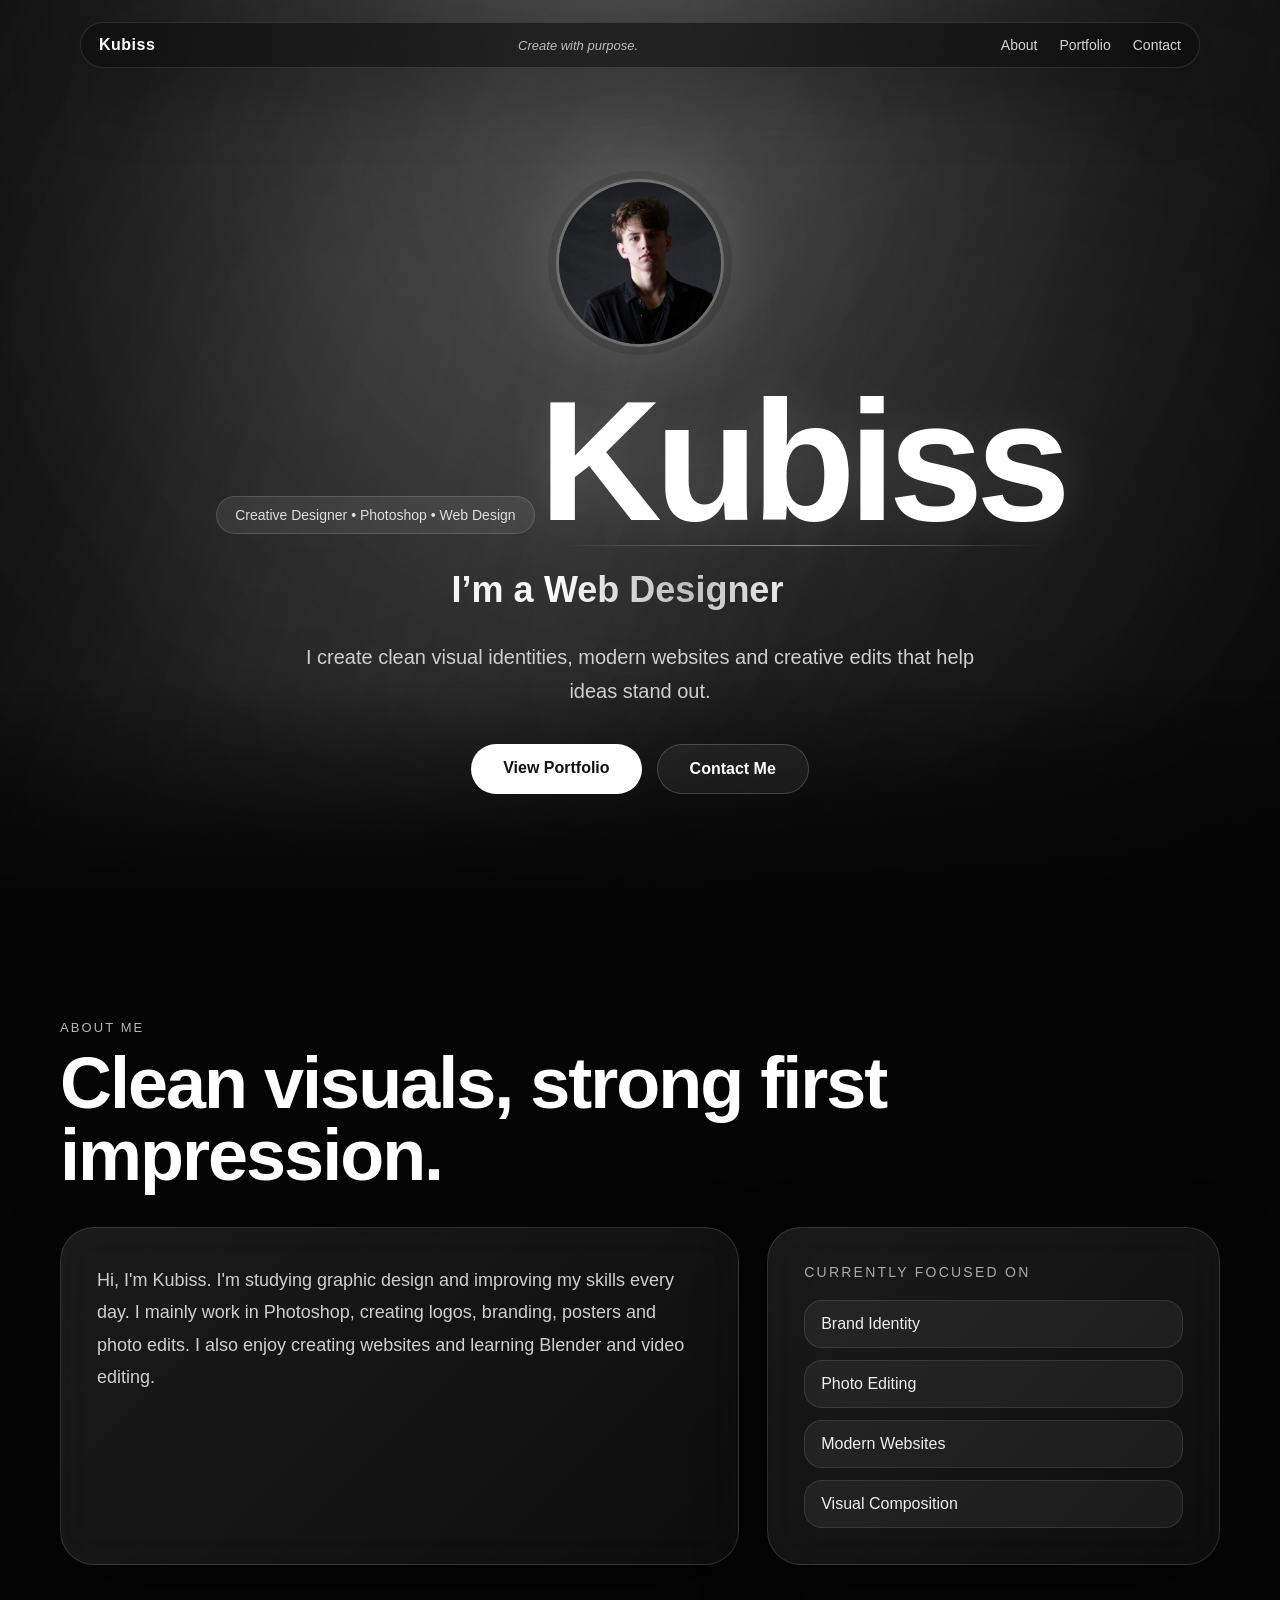
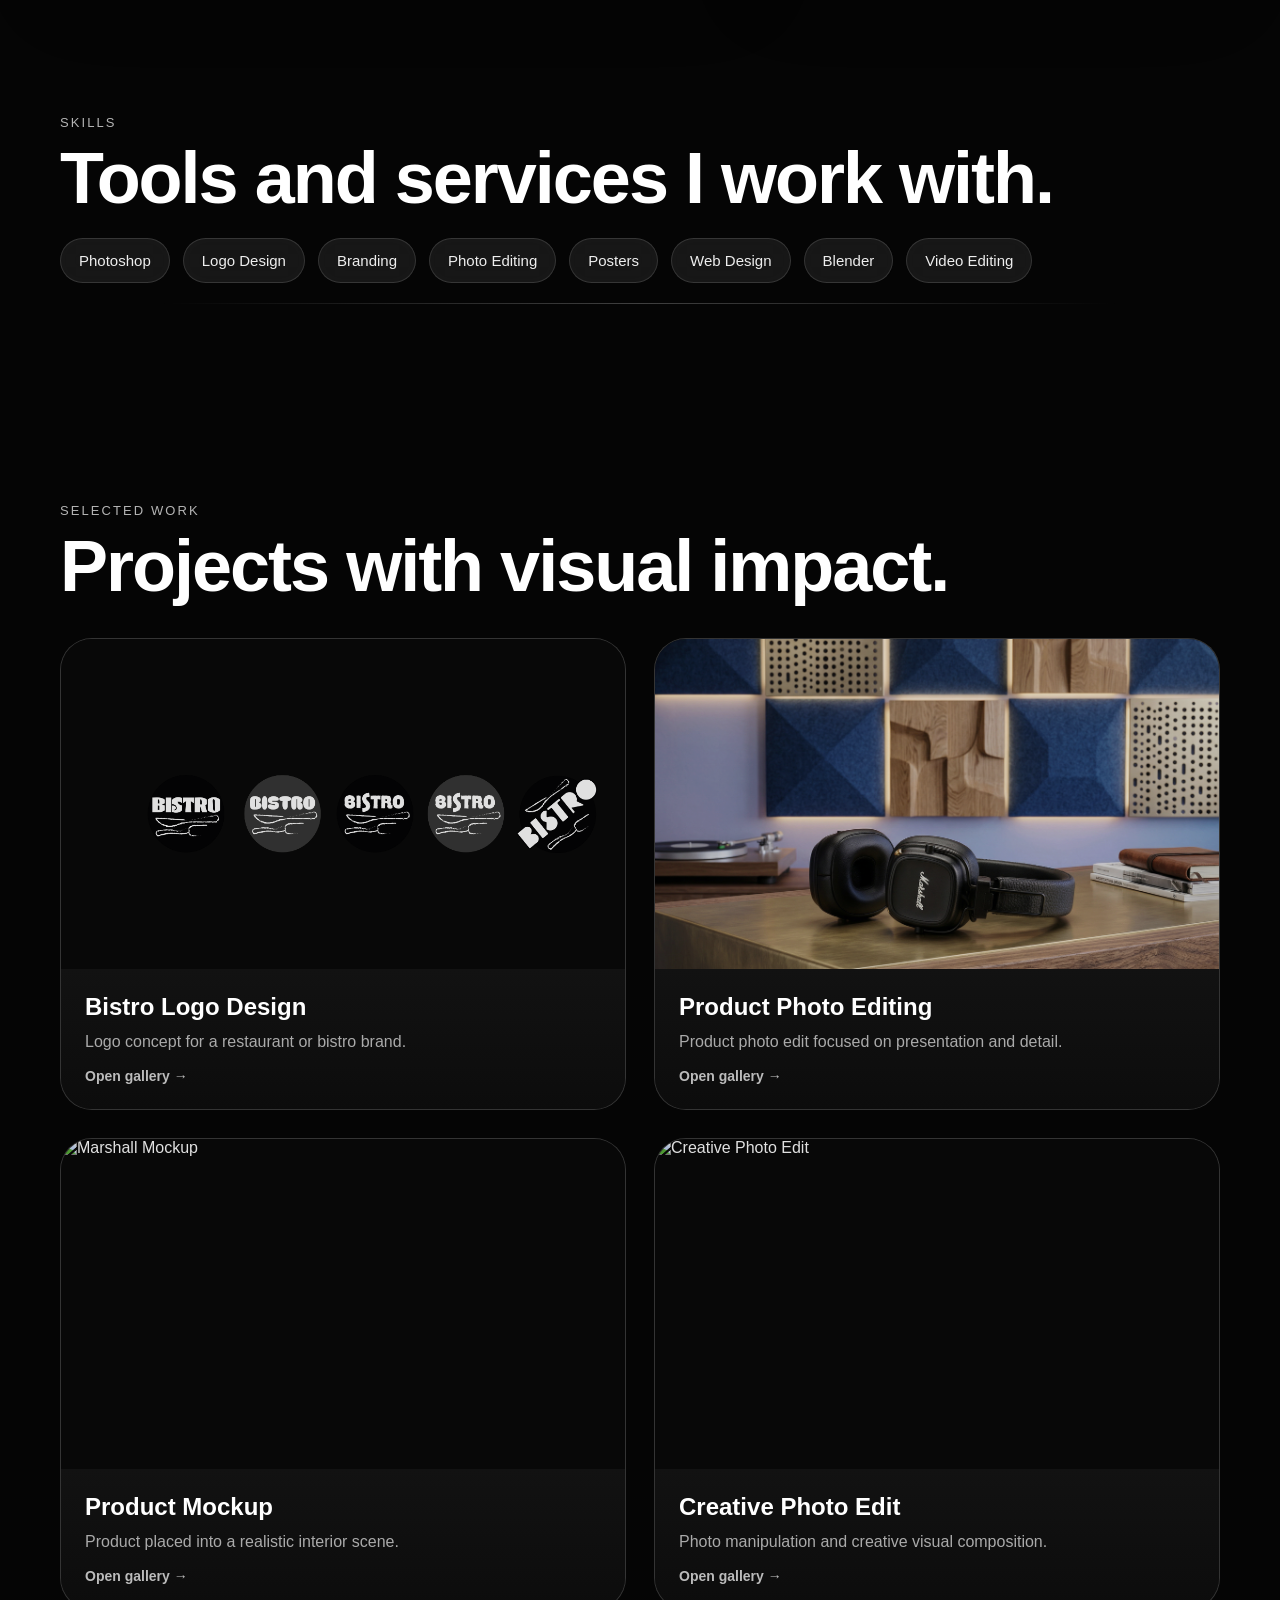
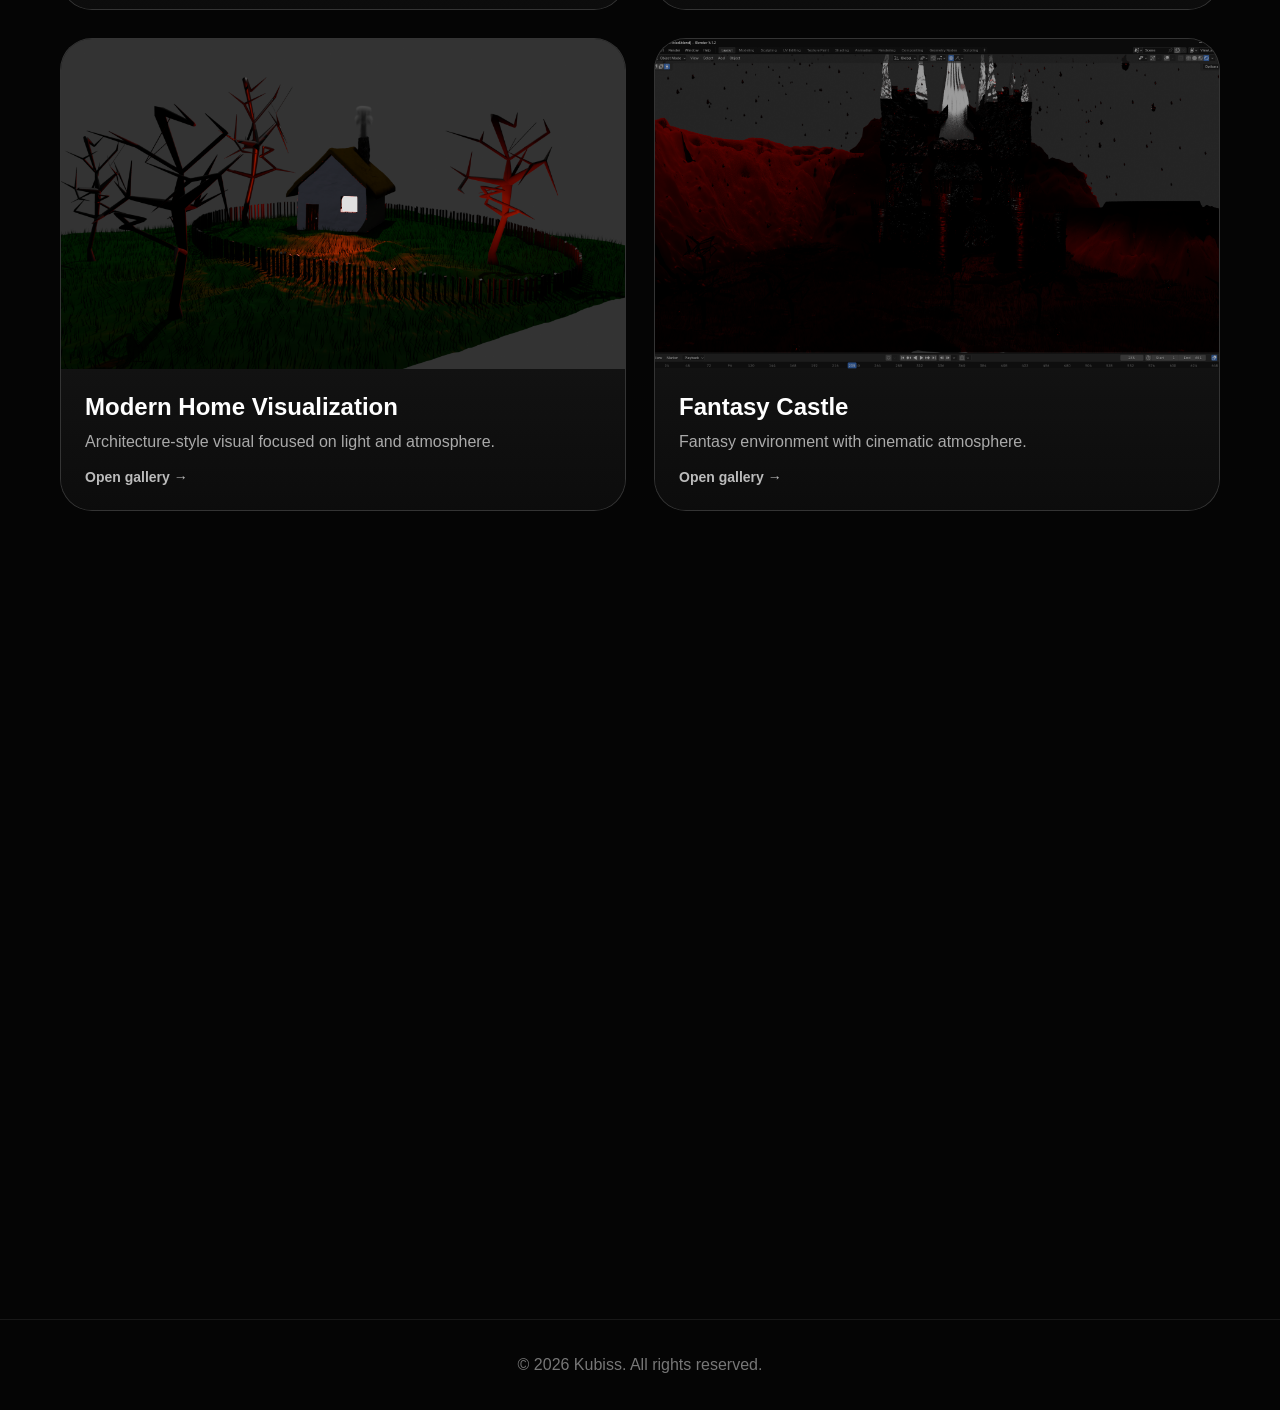
==== commit db3e4f17: "Add files via upload" ====
--- a/index.html
+++ b/index.html
@@ -106,41 +106,41 @@
       </div>
 
       <div class="grid">
-        <article class="card" data-project="Bistro Logo Design" data-tools="Logo Design • Branding">
+        <a class="card project-link" href="bistro-logo.html" data-project="Bistro Logo Design" data-tools="Logo Design • Branding" aria-label="Open Bistro Logo Design gallery">
           <img src="LOGO_BIATRO_ILUSTRATOR.png" class="logo-img" alt="Bistro Logo" />
           <div class="card-overlay"><span>Logo Design</span><strong>Bistro Logo Design</strong></div>
-          <div class="card-info"><h3>Bistro Logo Design</h3><p>Logo concept for a restaurant or bistro brand.</p></div>
-        </article>
+          <div class="card-info"><h3>Bistro Logo Design</h3><p>Logo concept for a restaurant or bistro brand.</p><span class="open-gallery">Open gallery →</span></div>
+        </a>
 
-        <article class="card" data-project="Product Photo Editing" data-tools="Photoshop • Product Editing">
+        <a class="card project-link" href="product-photo-editing.html" data-project="Product Photo Editing" data-tools="Photoshop • Product Editing" aria-label="Open Product Photo Editing gallery">
           <img src="marshall product .jpg" alt="Marshall Product" />
           <div class="card-overlay"><span>Photoshop</span><strong>Product Photo Editing</strong></div>
-          <div class="card-info"><h3>Product Photo Editing</h3><p>Product photo edit focused on presentation and detail.</p></div>
-        </article>
+          <div class="card-info"><h3>Product Photo Editing</h3><p>Product photo edit focused on presentation and detail.</p><span class="open-gallery">Open gallery →</span></div>
+        </a>
 
-        <article class="card" data-project="Product Mockup" data-tools="Photoshop • Mockup">
+        <a class="card project-link" href="product-mockup.html" data-project="Product Mockup" data-tools="Photoshop • Mockup" aria-label="Open Product Mockup gallery">
           <img src="marshall product_2.jpg" alt="Marshall Mockup" />
           <div class="card-overlay"><span>Mockup</span><strong>Product Mockup</strong></div>
-          <div class="card-info"><h3>Product Mockup</h3><p>Product placed into a realistic interior scene.</p></div>
-        </article>
+          <div class="card-info"><h3>Product Mockup</h3><p>Product placed into a realistic interior scene.</p><span class="open-gallery">Open gallery →</span></div>
+        </a>
 
-        <article class="card" data-project="Creative Photo Edit" data-tools="Photoshop • Photo Manipulation">
+        <a class="card project-link" href="creative-photo-edit.html" data-project="Creative Photo Edit" data-tools="Photoshop • Photo Manipulation" aria-label="Open Creative Photo Edit gallery">
           <img src="photoedit.jpg" alt="Creative Photo Edit" />
           <div class="card-overlay"><span>Photo Edit</span><strong>Creative Photo Edit</strong></div>
-          <div class="card-info"><h3>Creative Photo Edit</h3><p>Photo manipulation and creative visual composition.</p></div>
-        </article>
+          <div class="card-info"><h3>Creative Photo Edit</h3><p>Photo manipulation and creative visual composition.</p><span class="open-gallery">Open gallery →</span></div>
+        </a>
 
-        <article class="card" data-project="Modern Home Visualization" data-tools="Visualization • Composition">
+        <a class="card project-link" href="modern-home-visualization.html" data-project="Modern Home Visualization" data-tools="Visualization • Composition" aria-label="Open Modern Home Visualization gallery">
           <img src="home.png" alt="Home Visualization" />
-          <div class="card-overlay"><span>Visualization</span><strong>Modern Home</strong></div>
-          <div class="card-info"><h3>Modern Home Visualization</h3><p>Architecture-style visual focused on light and atmosphere.</p></div>
-        </article>
+          <div class="card-overlay"><span>Visualization</span><strong>Modern Home Visualization</strong></div>
+          <div class="card-info"><h3>Modern Home Visualization</h3><p>Architecture-style visual focused on light and atmosphere.</p><span class="open-gallery">Open gallery →</span></div>
+        </a>
 
-        <article class="card" data-project="Fantasy Castle" data-tools="Creative Edit • Atmosphere">
+        <a class="card project-link" href="fantasy-castle.html" data-project="Fantasy Castle" data-tools="Creative Edit • Atmosphere" aria-label="Open Fantasy Castle gallery">
           <img src="castle.png" alt="Fantasy Castle" />
           <div class="card-overlay"><span>Creative Scene</span><strong>Fantasy Castle</strong></div>
-          <div class="card-info"><h3>Fantasy Castle</h3><p>Fantasy environment with cinematic atmosphere.</p></div>
-        </article>
+          <div class="card-info"><h3>Fantasy Castle</h3><p>Fantasy environment with cinematic atmosphere.</p><span class="open-gallery">Open gallery →</span></div>
+        </a>
       </div>
     </section>
 
--- a/style.css
+++ b/style.css
@@ -9,7 +9,7 @@
 
 *{margin:0;padding:0;box-sizing:border-box;scroll-behavior:smooth}
 html{background:var(--bg)}
-body{font-family:Arial,Helvetica,sans-serif;background:var(--bg);color:var(--text);overflow-x:hidden;min-height:100vh;opacity:0;animation:pageReveal 1.05s cubic-bezier(.16,1,.3,1) .12s forwards}
+body{font-family:Arial,Helvetica,sans-serif;background:var(--bg);color:var(--text);overflow-x:hidden;min-height:100vh;opacity:0;animation:pageReveal .85s cubic-bezier(.16,1,.3,1) .05s forwards}
 a{text-decoration:none;color:inherit}
 button{font-family:inherit}
 
@@ -35,22 +35,65 @@
 @keyframes waveSlide{from{transform:translateX(-4%) rotate(-7deg);opacity:.40}to{transform:translateX(4%) rotate(-7deg);opacity:.68}}
 @keyframes auroraFlow{0%{transform:translate3d(-4%,1%,0) rotate(-3deg) scale(1)}50%{transform:translate3d(3%,-2%,0) rotate(4deg) scale(1.06)}100%{transform:translate3d(5%,2%,0) rotate(-2deg) scale(1.1)}}
 @keyframes softBreath{from{opacity:.42}to{opacity:.72}}
-@keyframes pageReveal{0%{opacity:0;filter:blur(8px)}100%{opacity:1;filter:blur(0)}}
+@keyframes pageReveal{0%{opacity:0}100%{opacity:1}}
 
 .nav{position:fixed;top:22px;left:50%;transform:translateX(-50%);width:calc(100% - 42px);max-width:1120px;z-index:100;padding:13px 18px;border-radius:999px;background:rgba(12,12,12,.62);border:1px solid rgba(255,255,255,.12);backdrop-filter:blur(22px);display:grid;grid-template-columns:auto 1fr auto;align-items:center;gap:18px;box-shadow:0 18px 70px rgba(0,0,0,.35);animation:navDrop .95s cubic-bezier(.16,1,.3,1) .25s both}
 .logo{font-weight:900;letter-spacing:.5px}.nav-quote{text-align:center;color:#bdbdbd;font-size:13px;font-style:italic;white-space:nowrap;overflow:hidden;text-overflow:ellipsis}.links{display:flex;gap:22px;color:#d4d4d4;font-size:14px}.links a{transition:.3s}.links a:hover{color:#fff;transform:translateY(-2px)}
 
-.hero-section{min-height:100vh;display:grid;place-items:center;text-align:center;padding:155px 20px 90px;position:relative}.hero-section:after{content:"";position:absolute;bottom:-1px;left:0;width:100%;height:220px;background:linear-gradient(to bottom,rgba(5,5,5,0),var(--bg));pointer-events:none}.hero-inner{max-width:980px;position:relative;z-index:2;animation:heroRise 1.15s cubic-bezier(.16,1,.3,1) .28s both}.avatar-wrap{width:184px;height:184px;margin:0 auto 30px;border-radius:50%;display:grid;place-items:center;background:radial-gradient(circle,rgba(255,255,255,.22),rgba(255,255,255,.03) 55%,transparent 70%);box-shadow:0 0 80px rgba(255,255,255,.12);animation:avatarGlow 8s ease-in-out infinite alternate}.avatar{width:168px;height:168px;object-fit:cover;border-radius:50%;border:3px solid rgba(255,255,255,.22);display:block}.badge{display:inline-block;padding:10px 18px;border-radius:999px;background:rgba(255,255,255,.08);border:1px solid rgba(255,255,255,.14);color:#dedede;font-size:14px;margin-bottom:24px;backdrop-filter:blur(14px)}
-h1{font-size:clamp(72px,14vw,170px);letter-spacing:-7px;line-height:.9;margin-bottom:28px;color:#fff;text-shadow:0 0 50px rgba(255,255,255,.12);position:relative;display:inline-block}h1:after{content:"";position:absolute;left:4%;bottom:-8px;width:92%;height:1px;background:linear-gradient(90deg,transparent,#fff,transparent);opacity:.45}.role-line{font-size:clamp(22px,3vw,36px);font-weight:750;margin:0 auto 22px;color:#f5f5f5;line-height:1.35;min-height:54px;display:flex;align-items:center;justify-content:center;gap:10px;flex-wrap:wrap}.role-switch{display:inline-block;min-width:270px;text-align:left;position:relative;color:#fff;background:linear-gradient(90deg,#fff,#bdbdbd,#fff);-webkit-background-clip:text;-webkit-text-fill-color:transparent;line-height:1.35;padding-bottom:.08em}.role-switch.change{animation:roleSlide .8s cubic-bezier(.22,1,.36,1) both}.role-underline{display:none}@keyframes roleSlide{0%{opacity:0;transform:translateY(12px);filter:blur(8px)}100%{opacity:1;transform:translateY(0);filter:blur(0)}}@keyframes heroRise{0%{opacity:0;transform:translateY(34px);filter:blur(10px)}100%{opacity:1;transform:translateY(0);filter:blur(0)}}@keyframes navDrop{0%{opacity:0;transform:translateX(-50%) translateY(-18px);filter:blur(8px)}100%{opacity:1;transform:translateX(-50%) translateY(0);filter:blur(0)}}.hero-text{max-width:720px;margin:0 auto;color:#cfcfcf;font-size:20px;line-height:1.7}.buttons{display:flex;justify-content:center;gap:15px;flex-wrap:wrap;margin-top:36px}.btn{display:inline-block;padding:15px 32px;border-radius:999px;font-weight:800;transition:.35s ease}.primary{background:#fff;color:#111}.secondary{background:rgba(255,255,255,.06);border:1px solid rgba(255,255,255,.18);color:#fff}.btn:hover{transform:translateY(-5px) scale(1.03);box-shadow:0 20px 55px rgba(255,255,255,.16)}
-@keyframes avatarGlow{0%{box-shadow:0 0 70px rgba(255,255,255,.11)}50%{box-shadow:0 0 100px rgba(255,255,255,.20)}100%{box-shadow:0 0 80px rgba(255,255,255,.14)}}@keyframes roleSwap{from{transform:translateY(16px);opacity:0;filter:blur(5px)}to{transform:translateY(0);opacity:1;filter:blur(0)}}
+.hero-section{min-height:100vh;display:grid;place-items:center;text-align:center;padding:155px 20px 90px;position:relative}.hero-section:after{content:"";position:absolute;bottom:-1px;left:0;width:100%;height:220px;background:linear-gradient(to bottom,rgba(5,5,5,0),var(--bg));pointer-events:none}.hero-inner{max-width:980px;position:relative;z-index:2;animation:heroRise 1.15s cubic-bezier(.16,1,.3,1) .18s both}.avatar-wrap{width:184px;height:184px;margin:0 auto 30px;border-radius:50%;display:grid;place-items:center;background:radial-gradient(circle,rgba(255,255,255,.22),rgba(255,255,255,.03) 55%,transparent 70%);box-shadow:0 0 80px rgba(255,255,255,.12);animation:avatarGlow 8s ease-in-out infinite alternate}.avatar{width:168px;height:168px;object-fit:cover;border-radius:50%;border:3px solid rgba(255,255,255,.22);display:block}.badge{display:inline-block;padding:10px 18px;border-radius:999px;background:rgba(255,255,255,.08);border:1px solid rgba(255,255,255,.14);color:#dedede;font-size:14px;margin-bottom:24px;backdrop-filter:blur(14px)}
+h1{font-size:clamp(72px,14vw,170px);letter-spacing:-7px;line-height:.9;margin-bottom:28px;color:#fff;text-shadow:0 0 50px rgba(255,255,255,.12);position:relative;display:inline-block}h1:after{content:"";position:absolute;left:4%;bottom:-8px;width:92%;height:1px;background:linear-gradient(90deg,transparent,#fff,transparent);opacity:.45}.role-line{font-size:clamp(24px,3vw,36px);font-weight:750;margin:0 auto 24px;color:#f5f5f5;line-height:1.18;min-height:48px;display:inline-flex;align-items:baseline;justify-content:center;gap:10px;white-space:nowrap;overflow:visible}.role-switch{display:inline-block;min-width:285px;text-align:left;position:relative;color:#fff;background:linear-gradient(90deg,#fff,#bdbdbd,#fff);-webkit-background-clip:text;-webkit-text-fill-color:transparent;line-height:1.18;padding:.08em 0 .12em;will-change:opacity,filter,transform}.role-switch.change{animation:roleFade .38s cubic-bezier(.22,1,.36,1) both}.role-underline{display:none}@keyframes roleFade{0%{opacity:0;filter:blur(3px);transform:translateY(6px)}100%{opacity:1;filter:blur(0);transform:translateY(0)}}@keyframes heroRise{0%{opacity:0;transform:translateY(34px)}100%{opacity:1;transform:translateY(0)}}@keyframes navDrop{0%{opacity:0;transform:translateX(-50%) translateY(-18px);filter:blur(8px)}100%{opacity:1;transform:translateX(-50%) translateY(0);filter:blur(0)}}.hero-text{max-width:720px;margin:0 auto;color:#cfcfcf;font-size:20px;line-height:1.7}.buttons{display:flex;justify-content:center;gap:15px;flex-wrap:wrap;margin-top:36px}.btn{display:inline-block;padding:15px 32px;border-radius:999px;font-weight:800;transition:.35s ease}.primary{background:#fff;color:#111}.secondary{background:rgba(255,255,255,.06);border:1px solid rgba(255,255,255,.18);color:#fff}.btn:hover{transform:translateY(-5px) scale(1.03);box-shadow:0 20px 55px rgba(255,255,255,.16)}
+@keyframes avatarGlow{0%{box-shadow:0 0 70px rgba(255,255,255,.11)}50%{box-shadow:0 0 100px rgba(255,255,255,.20)}100%{box-shadow:0 0 80px rgba(255,255,255,.14)}}
 
 .section-pad{max-width:1200px;margin:auto;padding:120px 20px}.section-head{margin-bottom:36px}.section-head.compact{margin-bottom:24px}.eyebrow{color:#fff;font-size:13px;letter-spacing:.16em;text-transform:uppercase;margin-bottom:12px;opacity:.7}.section-head h2,section h2,.contact h2{font-size:clamp(38px,6vw,72px);line-height:1;letter-spacing:-2px}.about-grid{display:grid;grid-template-columns:1.2fr .8fr;gap:28px}.glass{background:linear-gradient(135deg,rgba(255,255,255,.09),rgba(255,255,255,.035));border:1px solid rgba(255,255,255,.13);border-radius:34px;padding:36px;backdrop-filter:blur(20px);box-shadow:0 25px 70px rgba(0,0,0,.38)}.soft-hover{transition:.45s ease}.soft-hover:hover{transform:translateY(-8px);box-shadow:0 35px 90px rgba(0,0,0,.45),0 0 70px rgba(255,255,255,.06)}.about-card p{font-size:18px;line-height:1.8;color:#cfcfcf}.focus-card{display:flex;flex-direction:column;justify-content:center}.focus-title{font-size:14px;text-transform:uppercase;letter-spacing:.16em;color:#aaa;margin-bottom:20px}.focus-list{display:grid;gap:12px}.focus-list span{padding:14px 16px;border-radius:18px;background:rgba(255,255,255,.055);border:1px solid rgba(255,255,255,.1);color:#eee;transition:.3s}.focus-list span:hover{transform:translateX(8px);background:rgba(255,255,255,.1)}
 .reveal{opacity:0;transform:translateY(70px);transition:1s cubic-bezier(.2,.9,.2,1)}.reveal.active{opacity:1;transform:translateY(0)}
 
-.skills-section{max-width:1200px;margin:auto;padding:30px 20px 100px;position:relative}.skills{display:flex;flex-wrap:wrap;gap:13px}.skill-pill{position:relative;cursor:pointer;border:1px solid rgba(255,255,255,.13);background:rgba(255,255,255,.075);color:#eee;padding:13px 18px;border-radius:999px;font-size:15px;transition:.35s ease;backdrop-filter:blur(14px)}.skill-pill:hover{transform:translateY(-7px) scale(1.06);background:rgba(255,255,255,.14);box-shadow:0 18px 50px rgba(255,255,255,.1)}.tooltip{position:fixed;left:0;top:0;width:min(310px,calc(100vw - 30px));background:rgba(14,14,14,.92);border:1px solid rgba(255,255,255,.16);border-radius:22px;padding:18px;z-index:500;pointer-events:none;opacity:0;transform:translateY(12px) scale(.98);transition:opacity .2s ease,transform .2s ease;backdrop-filter:blur(22px);box-shadow:0 24px 80px rgba(0,0,0,.55)}.tooltip.active{opacity:1;transform:translateY(0) scale(1)}.tooltip h3{font-size:18px;margin-bottom:8px}.tooltip p{font-size:14px;color:#c9c9c9;line-height:1.55}
+.skills-section{max-width:1200px;margin:auto;padding:30px 20px 100px;position:relative}.skills{display:flex;flex-wrap:wrap;gap:13px;align-items:center}.skill-pill{position:relative;cursor:pointer;border:1px solid rgba(255,255,255,.13);background:rgba(255,255,255,.075);color:#eee;padding:13px 18px;border-radius:999px;font-size:15px;transition:.35s ease;backdrop-filter:blur(14px);z-index:2}.skill-pill:hover{transform:translateY(-7px) scale(1.06);background:rgba(255,255,255,.14);box-shadow:0 18px 50px rgba(255,255,255,.1);z-index:50}.skill-pill::after{content:attr(data-title) "\A" attr(data-desc);white-space:pre-line;position:absolute;left:50%;top:calc(100% + 12px);width:300px;max-width:calc(100vw - 34px);background:rgba(14,14,14,.96);border:1px solid rgba(255,255,255,.16);border-radius:20px;padding:16px 17px;color:#cfcfcf;text-align:left;line-height:1.5;font-size:14px;opacity:0;pointer-events:none;transform:translateX(-50%) translateY(8px) scale(.98);transition:opacity .22s ease,transform .22s ease;backdrop-filter:blur(22px);box-shadow:0 24px 80px rgba(0,0,0,.55);z-index:80}.skill-pill::before{content:"";position:absolute;left:50%;top:calc(100% + 5px);width:12px;height:12px;background:rgba(14,14,14,.96);border-left:1px solid rgba(255,255,255,.16);border-top:1px solid rgba(255,255,255,.16);transform:translateX(-50%) rotate(45deg);opacity:0;transition:opacity .22s ease;z-index:81}.skill-pill:hover::after,.skill-pill:focus-visible::after{opacity:1;transform:translateX(-50%) translateY(0) scale(1)}.skill-pill:hover::before,.skill-pill:focus-visible::before{opacity:1}.tooltip{display:none}
 
-.portfolio-section{position:relative}.portfolio-section:before{content:"";position:absolute;top:-80px;left:50%;transform:translateX(-50%);width:80%;height:1px;background:linear-gradient(90deg,transparent,rgba(255,255,255,.24),transparent)}.grid{display:grid;grid-template-columns:repeat(2,1fr);gap:28px}.card{position:relative;background:rgba(255,255,255,.065);border:1px solid rgba(255,255,255,.13);border-radius:32px;overflow:hidden;cursor:pointer;transition:.45s cubic-bezier(.2,.9,.2,1);min-height:420px}.card:hover{transform:translateY(-14px) scale(1.025);box-shadow:0 35px 90px rgba(0,0,0,.5),0 0 80px rgba(255,255,255,.08)}.card img{width:100%;height:330px;object-fit:cover;display:block;background:#090909;transition:.6s ease}.card:hover img{transform:scale(1.07);filter:brightness(.75)}.card img.logo-img{object-fit:contain;padding:28px}.card-info{position:relative;z-index:3;padding:24px;background:linear-gradient(180deg,rgba(18,18,18,.96),rgba(12,12,12,.98));min-height:118px}.card-info h3{font-size:24px;margin-bottom:8px;transition:.35s ease;line-height:1.15}.card-info p{color:#aaa;line-height:1.6;max-width:95%}.card-overlay{display:none}.card:hover .card-info h3{transform:translateY(-2px)}
+.portfolio-section{position:relative}.portfolio-section:before{content:"";position:absolute;top:-80px;left:50%;transform:translateX(-50%);width:80%;height:1px;background:linear-gradient(90deg,transparent,rgba(255,255,255,.24),transparent)}.grid{display:grid;grid-template-columns:repeat(2,1fr);gap:28px}.card{position:relative;background:rgba(255,255,255,.065);border:1px solid rgba(255,255,255,.13);border-radius:32px;overflow:hidden;cursor:pointer;transition:.45s cubic-bezier(.2,.9,.2,1);min-height:420px}.card:hover{transform:translateY(-14px) scale(1.025);box-shadow:0 35px 90px rgba(0,0,0,.5),0 0 80px rgba(255,255,255,.08)}.card img{width:100%;height:330px;object-fit:cover;display:block;background:#090909;transition:.6s ease;filter:brightness(.84) contrast(.98)}.card:hover img{transform:scale(1.07);filter:brightness(1.08) contrast(1.04)}.card img.logo-img{object-fit:contain;padding:28px}.card-info{position:relative;z-index:3;padding:24px;background:linear-gradient(180deg,rgba(18,18,18,.96),rgba(12,12,12,.98));min-height:118px}.card-info h3{font-size:24px;margin-bottom:8px;transition:.35s ease;line-height:1.15}.card-info p{color:#aaa;line-height:1.6;max-width:95%}.card-overlay{display:none}.card:hover .card-info h3{transform:translateY(-2px)}
 
 .contact{text-align:center}.contact-box{max-width:850px;margin:auto}.contact-box h2{margin-bottom:22px}.contact-box p{max-width:680px;margin:0 auto 28px;color:#cfcfcf;font-size:18px;line-height:1.7}.discord{margin-top:26px!important;color:#fff!important}.lightbox{position:fixed;inset:0;background:rgba(0,0,0,.88);display:none;align-items:center;justify-content:center;z-index:999;padding:28px}.lightbox.active{display:flex}.lightbox-content{max-width:94vw;max-height:90vh;text-align:center}.lightbox img{max-width:92vw;max-height:78vh;border-radius:24px;box-shadow:0 0 80px rgba(255,255,255,.12)}.lightbox-caption{margin-top:16px}.lightbox-caption h3{font-size:24px}.lightbox-caption p{color:#aaa;margin-top:6px}#close{position:fixed;top:22px;right:34px;background:none;border:none;color:#fff;font-size:44px;cursor:pointer;line-height:1}footer{text-align:center;padding:36px 20px;color:#777;border-top:1px solid rgba(255,255,255,.08)}
 
-@media(max-width:900px){.nav{grid-template-columns:auto 1fr;top:14px;border-radius:26px}.nav-quote{display:none}.links{display:none}.about-grid,.grid{grid-template-columns:1fr}.section-pad{padding:90px 20px}.skills-section{padding-bottom:80px}.hero-section{padding-top:130px}h1{letter-spacing:-3px}.role-line{font-size:26px;flex-direction:column;gap:4px;min-height:86px}.role-switch{min-width:auto;text-align:center}.hero-text{font-size:18px}.card{min-height:auto}.card img{height:290px}.cursor-dot{display:none}}
+@media(max-width:900px){.nav{grid-template-columns:auto 1fr;top:14px;border-radius:26px}.nav-quote{display:none}.links{display:none}.about-grid,.grid{grid-template-columns:1fr}.section-pad{padding:90px 20px}.skills-section{padding-bottom:80px}.hero-section{padding-top:130px}h1{letter-spacing:-3px}.role-line{font-size:26px;display:flex;flex-direction:column;gap:6px;min-height:88px;white-space:normal}.role-switch{min-width:auto;text-align:center;line-height:1.18;padding:.08em 0 .12em}.hero-text{font-size:18px}.card{min-height:auto}.card img{height:290px}.cursor-dot{display:none}}
+
+
+/* v12 polish */
+.nav-quote{display:inline-block;min-width:260px;text-align:center;transition:opacity .5s ease;}
+.hero-role{min-width:360px;display:inline-block;text-align:center}
+.typing{display:inline-block;min-width:260px;text-align:left}
+.skill,.skills span{position:relative}
+.tooltip{position:absolute;top:calc(100% + 10px);left:50%;transform:translateX(-50%) translateY(-6px);opacity:0;pointer-events:none;transition:.25s ease;z-index:50}
+.skill:hover .tooltip,.skills span:hover .tooltip{opacity:1;transform:translateX(-50%) translateY(0)}
+.card img{filter:brightness(.88);transition:filter .35s ease,transform .35s ease}
+.card:hover img{filter:brightness(1)}
+
+
+/* Gallery link + project detail pages */
+.project-link{display:block;color:inherit;text-decoration:none}
+.open-gallery{display:inline-block;margin-top:14px;color:#fff;font-size:14px;font-weight:800;opacity:.72;transition:.3s ease}
+.card:hover .open-gallery{opacity:1;transform:translateX(6px)}
+
+.project-page{min-height:100vh;padding:150px 20px 80px}
+.project-shell{max-width:1180px;margin:0 auto}
+.back-link{display:inline-flex;align-items:center;gap:8px;margin-bottom:42px;color:#d9d9d9;font-weight:800;opacity:.78;transition:.3s ease}
+.back-link:hover{opacity:1;transform:translateX(-5px)}
+.project-hero{display:grid;grid-template-columns:.9fr 1.1fr;gap:34px;align-items:center;margin-bottom:70px}
+.project-kicker{color:#aaa;text-transform:uppercase;letter-spacing:.16em;font-size:13px;margin-bottom:14px}
+.project-hero h1{font-size:clamp(48px,7vw,96px);letter-spacing:-4px;line-height:.95;margin-bottom:22px;color:#fff;background:none;-webkit-text-fill-color:#fff;text-shadow:0 0 50px rgba(255,255,255,.10)}
+.project-hero h1:after{display:none}
+.project-description{font-size:19px;line-height:1.8;color:#cfcfcf;margin-bottom:24px}
+.project-tags{display:flex;flex-wrap:wrap;gap:10px}
+.project-tags span{padding:10px 15px;border-radius:999px;background:rgba(255,255,255,.08);border:1px solid rgba(255,255,255,.13);color:#e7e7e7;font-size:14px}
+.project-preview{border-radius:34px;overflow:hidden;border:1px solid rgba(255,255,255,.13);background:rgba(255,255,255,.055);box-shadow:0 35px 100px rgba(0,0,0,.45)}
+.project-preview img{width:100%;height:520px;object-fit:cover;display:block;filter:brightness(.94);transition:.55s ease}
+.project-preview.logo-preview img{object-fit:contain;padding:34px;background:#070707}
+.project-preview:hover img{transform:scale(1.035);filter:brightness(1.05)}
+.gallery-section{margin-top:70px}
+.gallery-section h2{font-size:clamp(34px,5vw,64px);letter-spacing:-2px;margin-bottom:26px}
+.gallery-grid{display:grid;grid-template-columns:repeat(2,1fr);gap:24px}
+.gallery-item{border:1px solid rgba(255,255,255,.13);border-radius:28px;overflow:hidden;background:rgba(255,255,255,.055);cursor:pointer;transition:.4s ease}
+.gallery-item:hover{transform:translateY(-10px);box-shadow:0 30px 80px rgba(0,0,0,.45)}
+.gallery-item img{width:100%;height:360px;object-fit:cover;display:block;filter:brightness(.90);transition:.45s ease}
+.gallery-item.logo-preview img{object-fit:contain;padding:28px;background:#070707}
+.gallery-item:hover img{filter:brightness(1.06);transform:scale(1.04)}
+.gallery-note{color:#aaa;line-height:1.7;margin-top:18px;max-width:720px}
+@media(max-width:900px){.project-hero{grid-template-columns:1fr}.project-preview img{height:360px}.gallery-grid{grid-template-columns:1fr}.project-page{padding-top:130px}.project-hero h1{letter-spacing:-2px}}
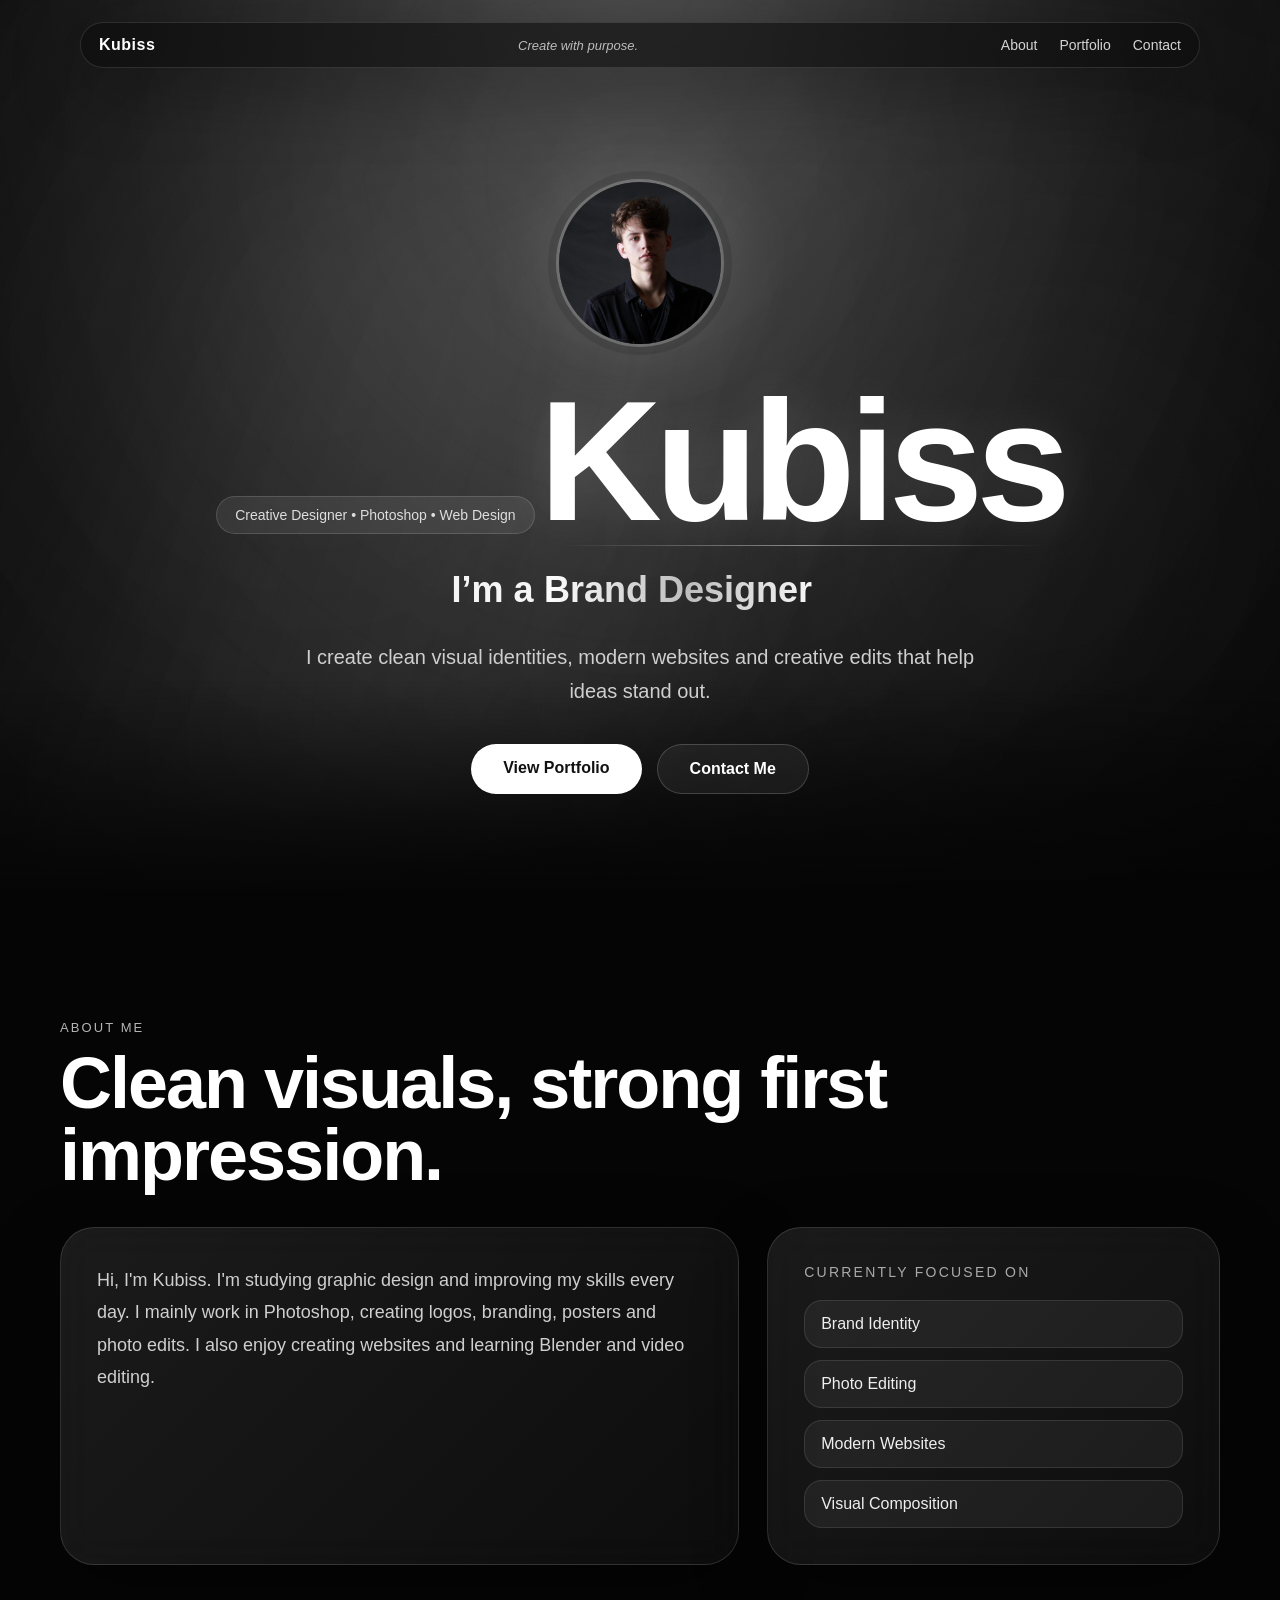
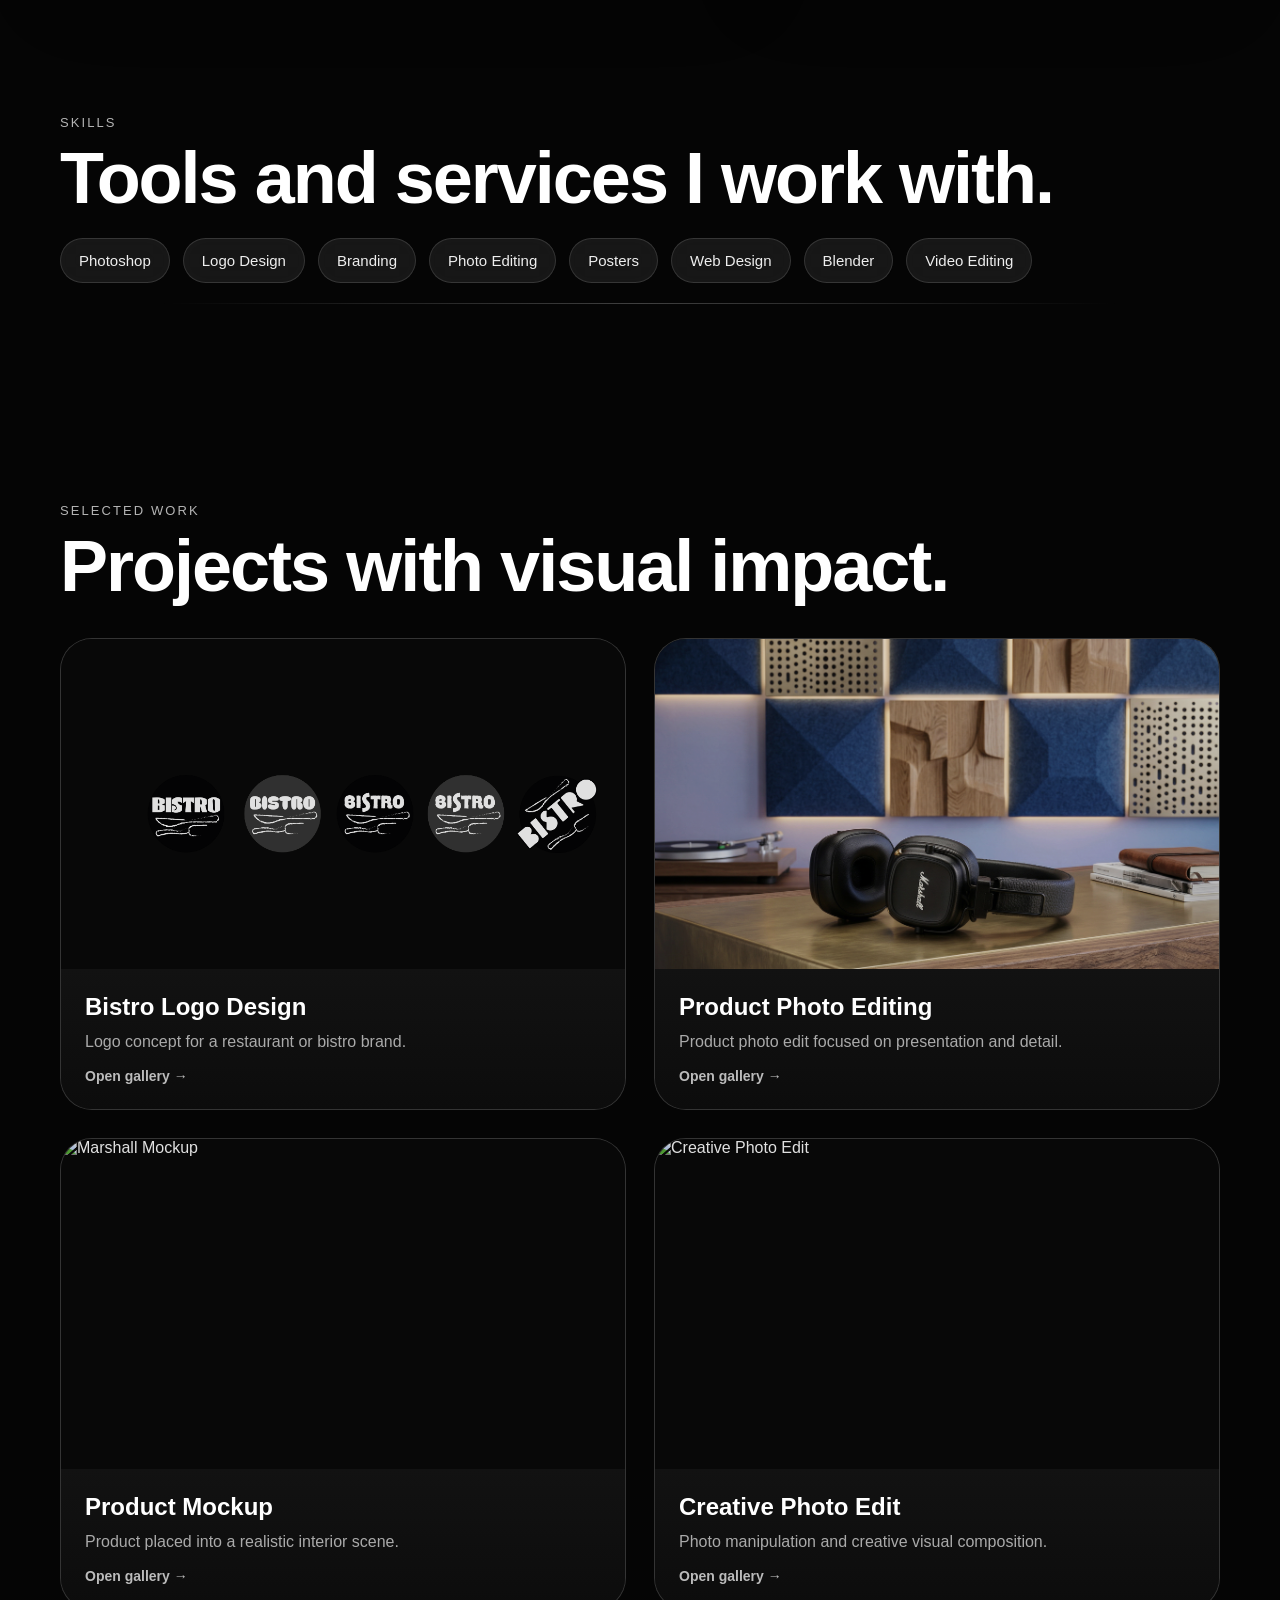
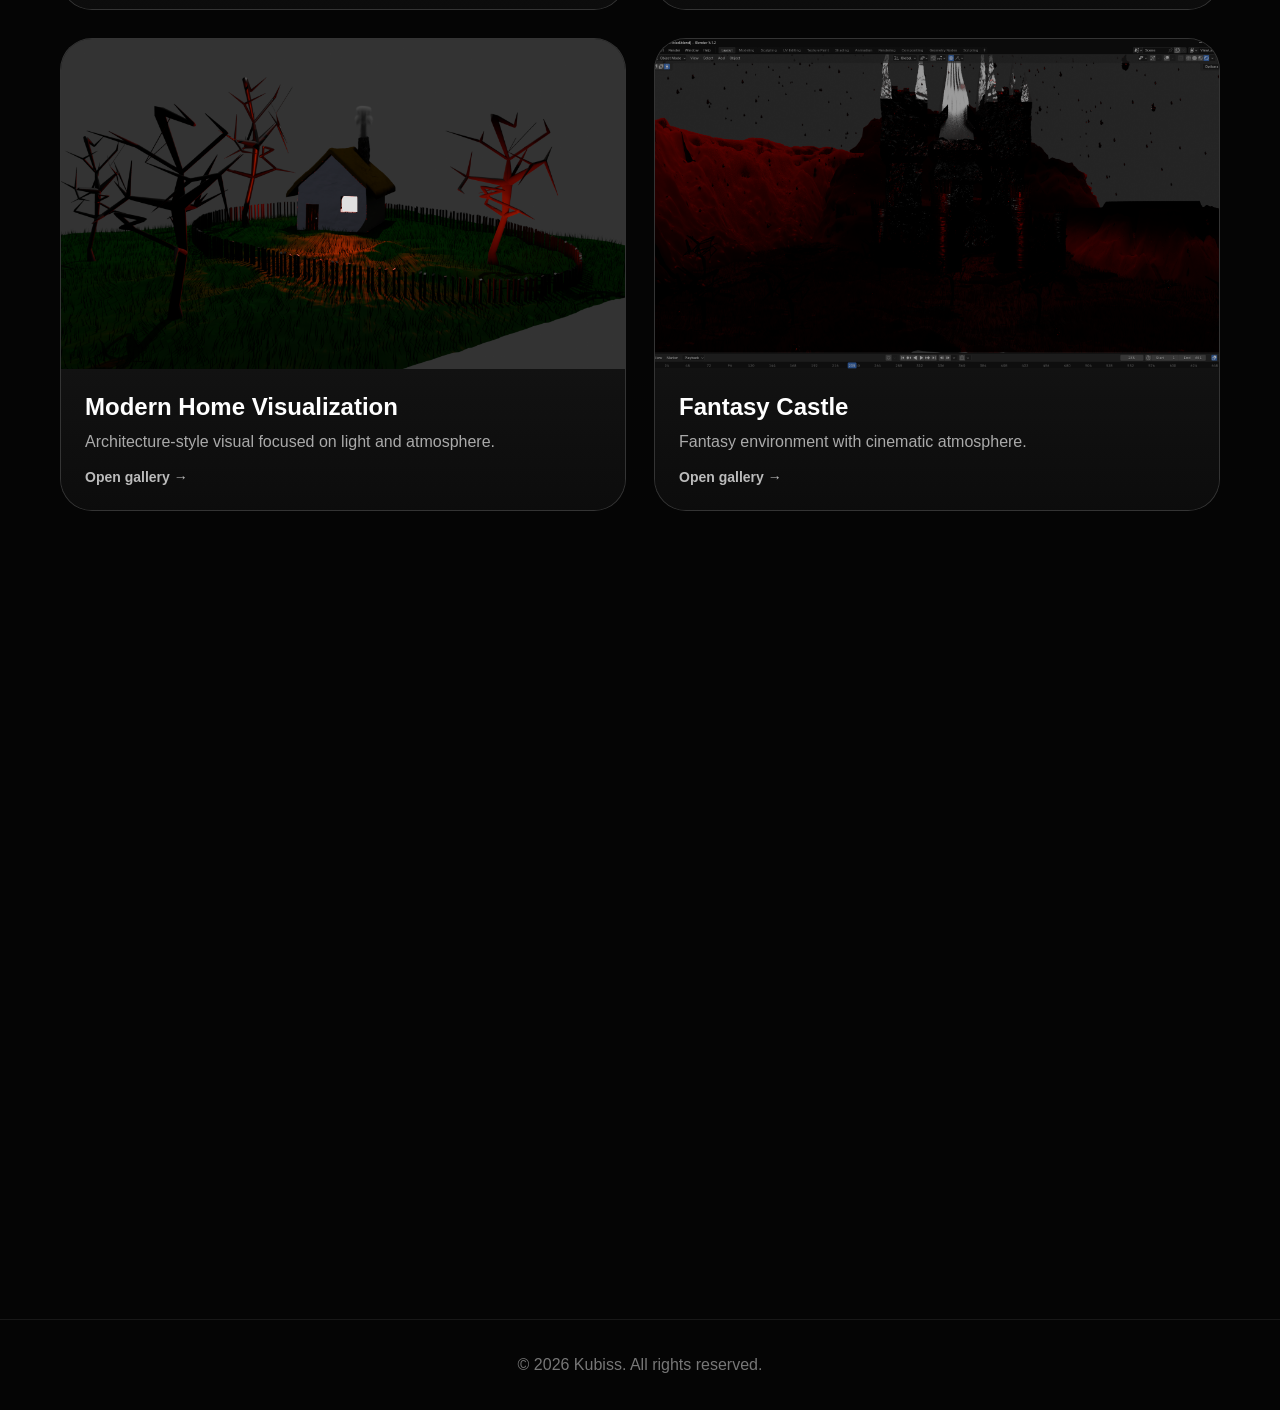
==== commit ccad0830: "Add files via upload" ====
--- a/index.html
+++ b/index.html
@@ -149,7 +149,7 @@
         <p class="eyebrow">Contact</p>
         <h2>Let's work together.</h2>
         <p>Need a logo, poster, branding, photo edit or website? Send me a message and let's create something clean and memorable.</p>
-        <a href="mailto:nawairjou@gmail.com" class="btn primary magnetic">Email Me</a>
+        <a href="mailto:grafikdesign.kontakt@gmail.com" class="btn primary magnetic">Email Me</a>
         <p class="discord">Discord: <strong>mrkubiss_23</strong></p>
       </div>
     </section>
--- a/style.css
+++ b/style.css
@@ -97,3 +97,13 @@
 .gallery-item:hover img{filter:brightness(1.06);transform:scale(1.04)}
 .gallery-note{color:#aaa;line-height:1.7;margin-top:18px;max-width:720px}
 @media(max-width:900px){.project-hero{grid-template-columns:1fr}.project-preview img{height:360px}.gallery-grid{grid-template-columns:1fr}.project-page{padding-top:130px}.project-hero h1{letter-spacing:-2px}}
+
+
+/* v15 gallery fixes */
+.gallery-item{display:flex;flex-direction:column}
+.gallery-caption{padding:18px 20px 20px;background:linear-gradient(180deg,rgba(18,18,18,.96),rgba(10,10,10,.98));border-top:1px solid rgba(255,255,255,.08)}
+.gallery-caption h3{font-size:22px;line-height:1.18;margin-bottom:8px;color:#fff}
+.gallery-caption p{font-size:15px;line-height:1.55;color:#aaa}
+.gallery-item.contain-preview img{object-fit:contain;background:#f2f2f2;padding:0}
+.gallery-item.logo-preview img{object-fit:contain;background:#070707}
+@media(max-width:900px){.gallery-caption h3{font-size:20px}.gallery-caption p{font-size:14px}}
